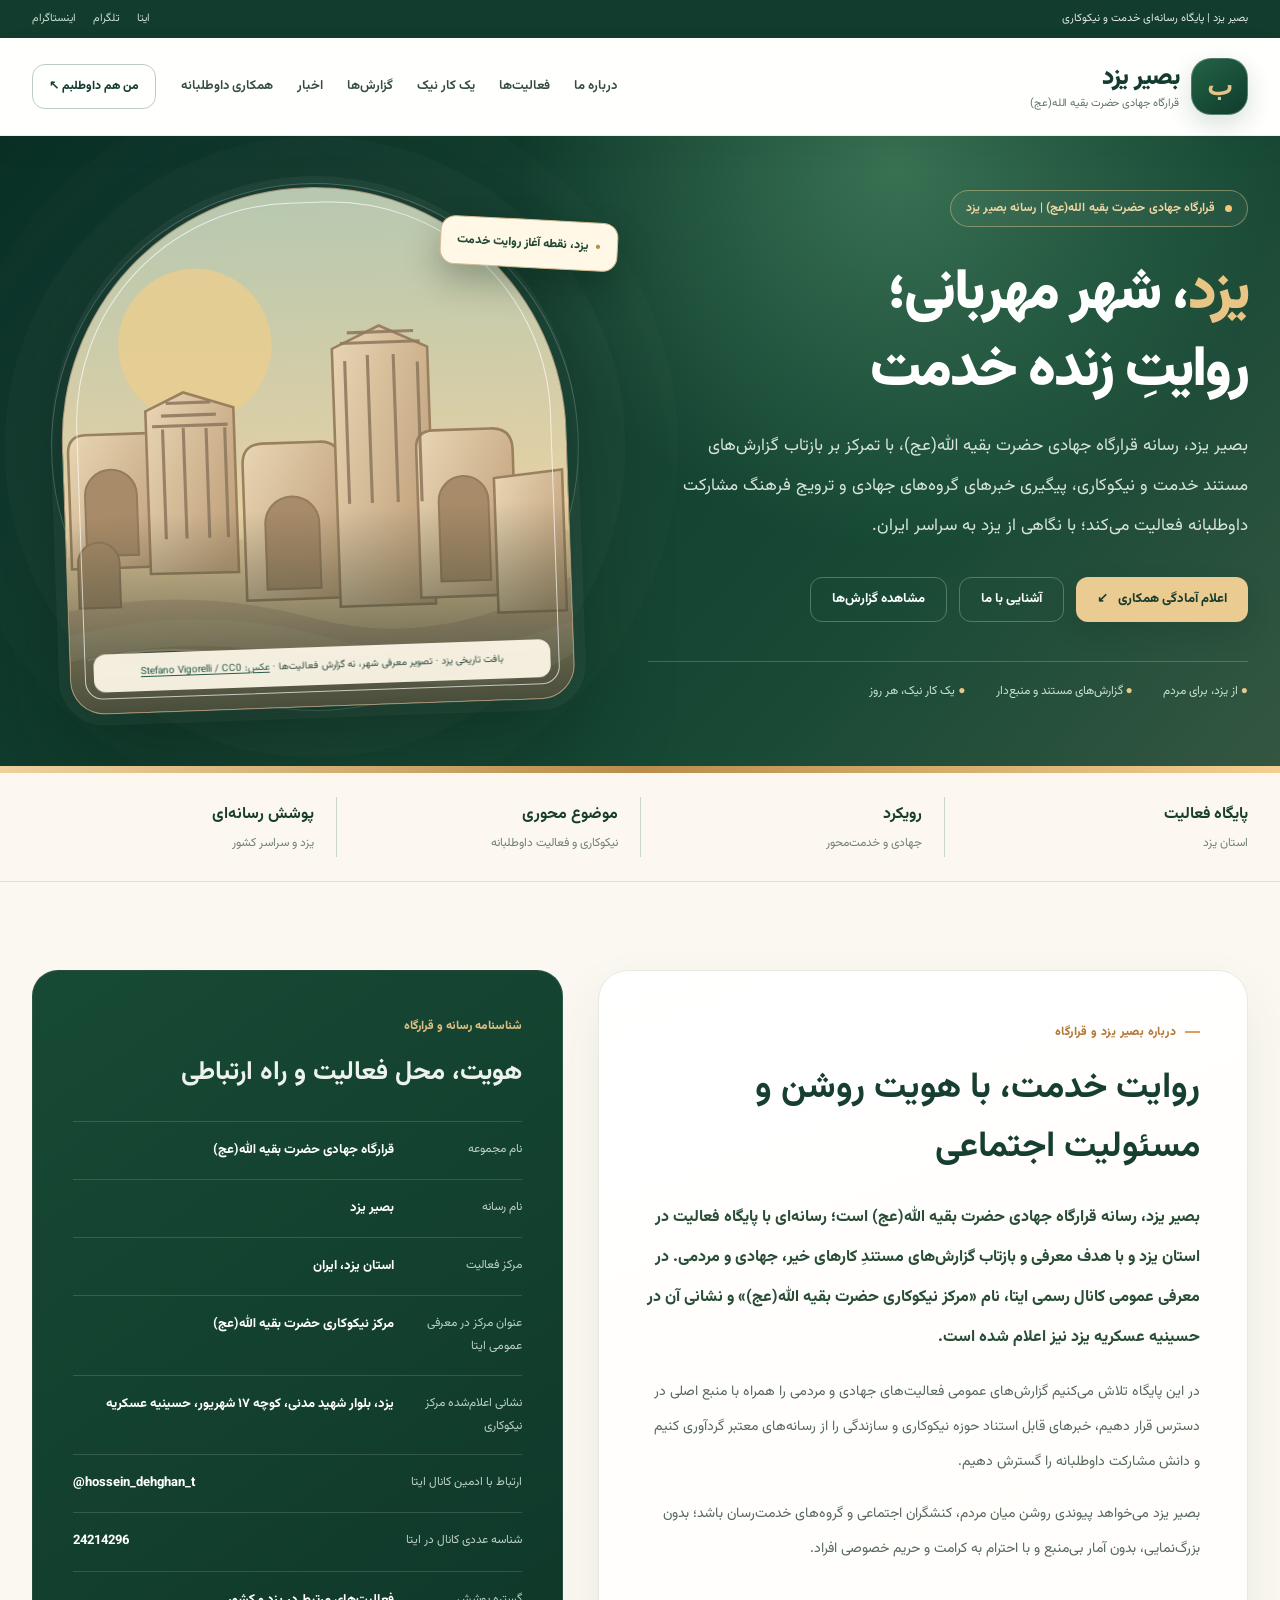
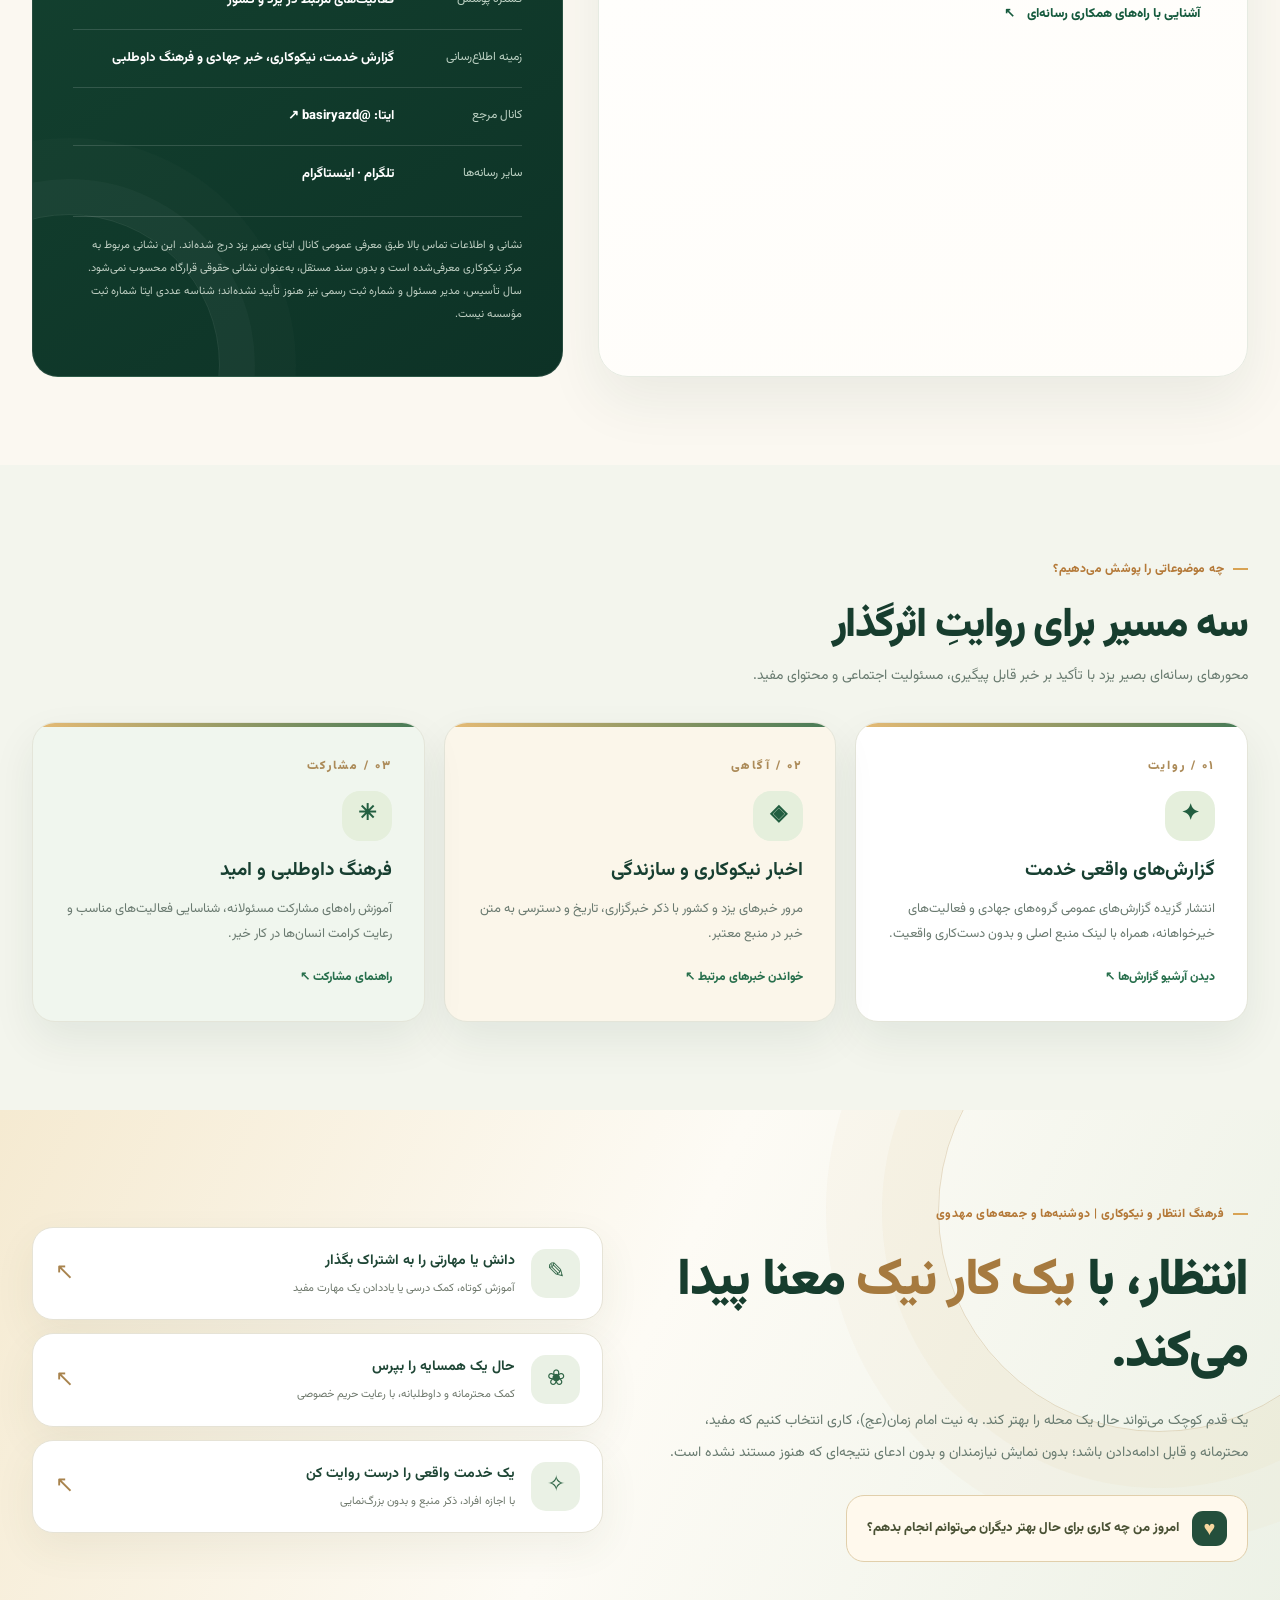
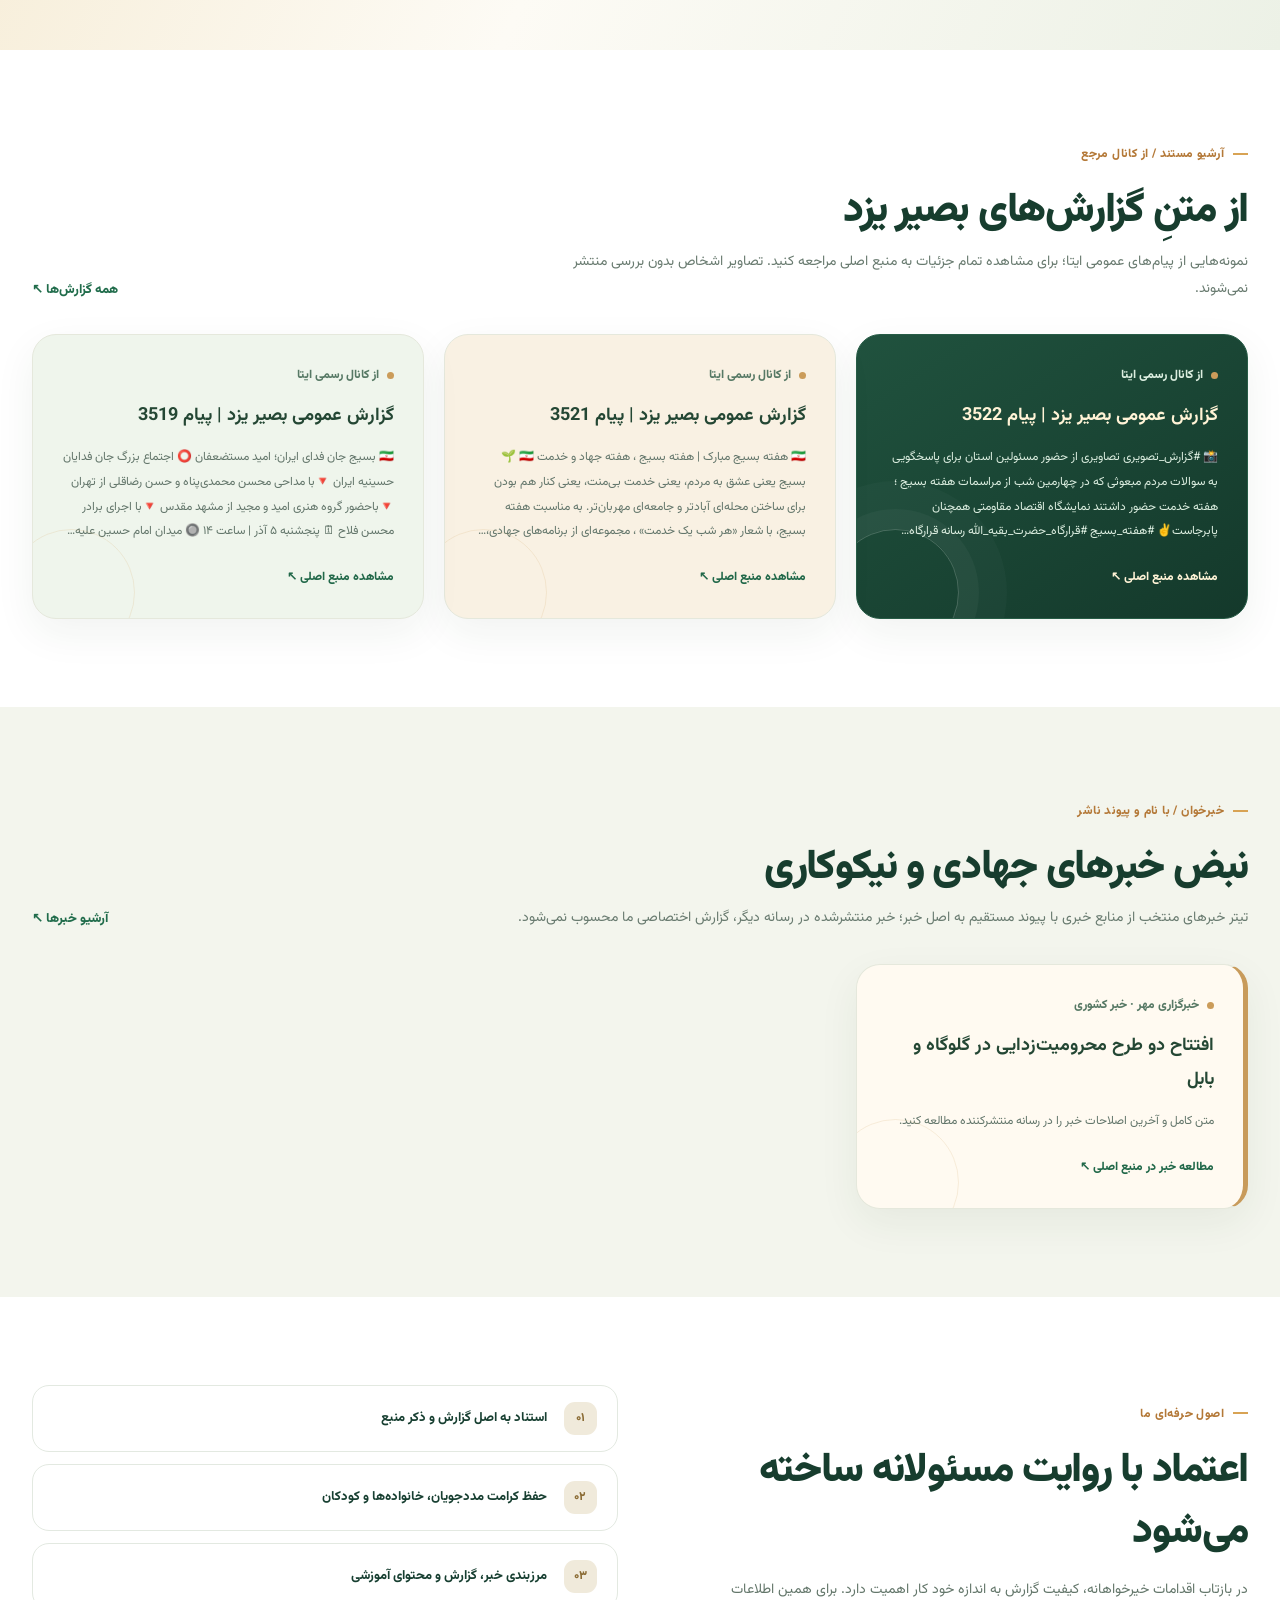
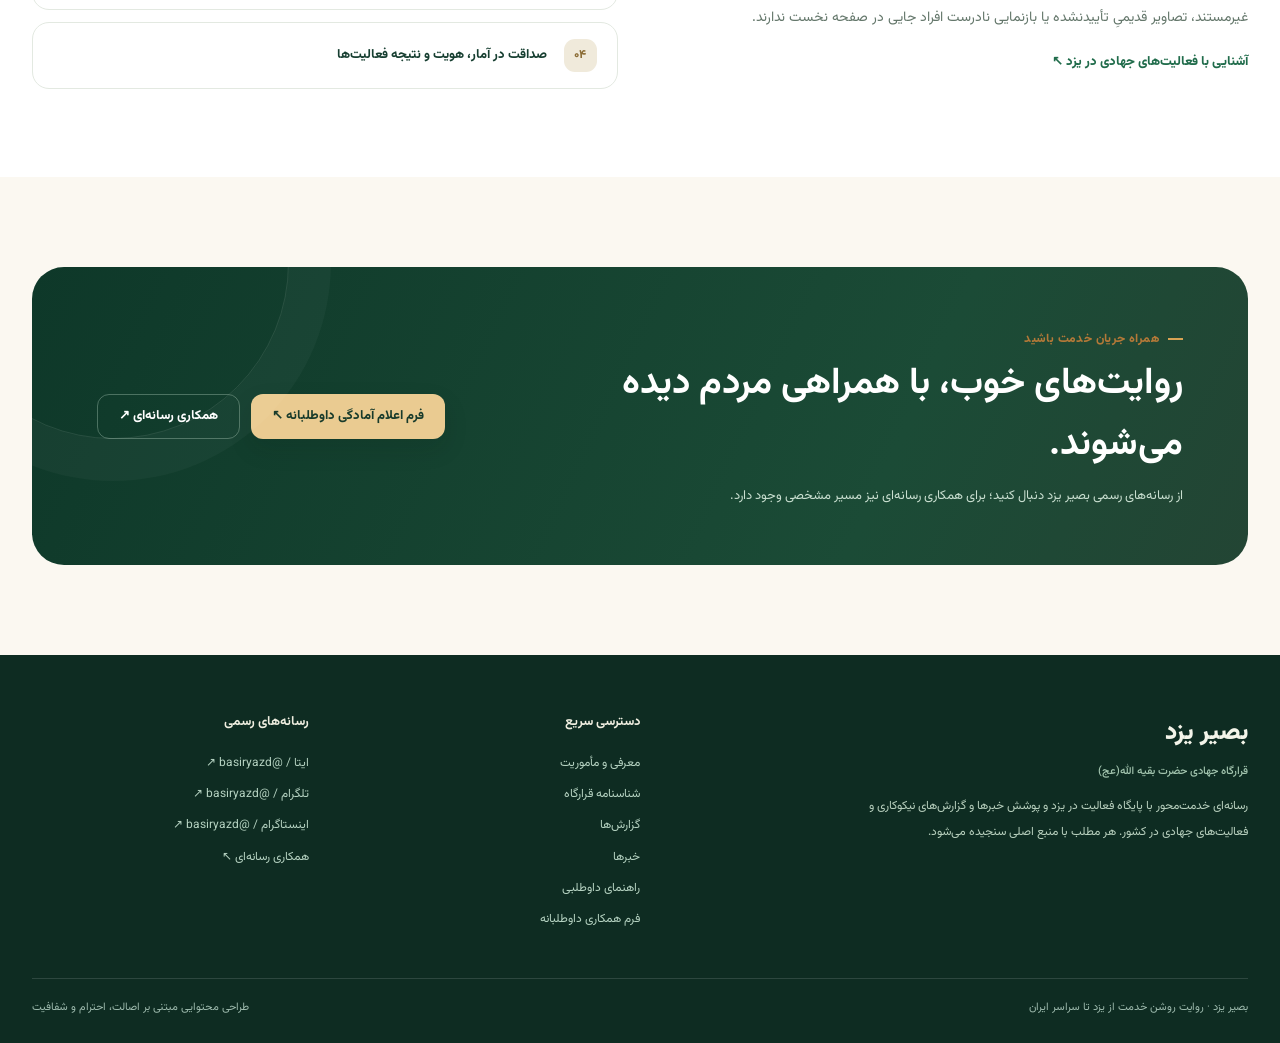
==== basir-social/site/index.html @ 0e61e932 "Update Basir public newsroom with attributed sources [skip ci]" ====
<!doctype html>
<html lang="fa" dir="rtl">
<head>
<meta charset="utf-8">
<meta name="viewport" content="width=device-width,initial-scale=1">
<meta name="google-site-verification" content="xi_5f7dRGQjoahsC6z303Q696YWPvIBoB2UEGk_YqAg" />
<meta name="description" content="بصیر یزد، رسانه قرارگاه جهادی حضرت بقیه الله(عج): گزارش فعالیت‌های جهادی یزد، اخبار نیکوکاری و خیریه، فرهنگ داوطلبی و معرفی راه‌های مشارکت مسئولانه.">
<meta name="theme-color" content="#134736">
<meta name="robots" content="index, follow, max-image-preview:large">
<link rel="canonical" href="https://basiryazd.github.io/rozeh-manager/basir-social/site/">
<meta property="og:type" content="website">
<meta property="og:locale" content="fa_IR">
<meta property="og:site_name" content="بصیر یزد">
<meta property="og:title" content="بصیر یزد | گزارش فعالیت‌های جهادی و اخبار نیکوکاری یزد">
<meta property="og:description" content="رسانه بصیر یزد، وابسته به قرارگاه جهادی حضرت بقیه الله(عج)؛ گزارش‌های عمومی فعالیت‌های جهادی، خبرهای نیکوکاری و فرهنگ خدمت در یزد و کشور.">
<meta property="og:url" content="https://basiryazd.github.io/rozeh-manager/basir-social/site/">
<meta name="twitter:card" content="summary">
<link rel="alternate" type="application/rss+xml" title="خوراک خبرهای بصیر یزد" href="feed.xml">
<script type="application/ld+json">
{
  "@context": "https://schema.org",
  "@graph": [
    {
      "@type": "Organization",
      "@id": "https://basiryazd.github.io/rozeh-manager/basir-social/site/#organization",
      "name": "قرارگاه جهادی حضرت بقیةالله (عج)",
      "alternateName": "قرارگاه جهادی حضرت بقیه الله(عج)",
      "description": "فعالیت‌ها و گزارش‌های عمومی خدمت و نیکوکاری، با رسانه بصیر یزد",
      "url": "https://eitaa.com/basiryazd",
      "areaServed": [{"@type":"City","name":"یزد"},{"@type":"Country","name":"ایران"}],
      "sameAs": [
        "https://eitaa.com/basiryazd",
        "https://t.me/basiryazd",
        "https://www.instagram.com/basiryazd/"
      ]
    },
    {
      "@type": "WebSite",
      "@id": "https://basiryazd.github.io/rozeh-manager/basir-social/site/#website",
      "name": "بصیر یزد",
      "alternateName": "رسانه بصیر یزد",
      "url": "https://basiryazd.github.io/rozeh-manager/basir-social/site/",
      "inLanguage": "fa-IR",
      "description": "رسانه خدمت، فعالیت‌های جهادی و نیکوکاری در یزد و ایران",
      "publisher": {"@id":"https://basiryazd.github.io/rozeh-manager/basir-social/site/#organization"}
    },
    {
      "@type": "WebPage",
      "@id": "https://basiryazd.github.io/rozeh-manager/basir-social/site/#webpage",
      "url": "https://basiryazd.github.io/rozeh-manager/basir-social/site/",
      "name": "بصیر یزد | گزارش فعالیت‌های جهادی و اخبار نیکوکاری یزد",
      "isPartOf": {"@id":"https://basiryazd.github.io/rozeh-manager/basir-social/site/#website"},
      "inLanguage": "fa-IR",
      "about": {"@id":"https://basiryazd.github.io/rozeh-manager/basir-social/site/#organization"}
    }
  ]
}
</script>
<title>بصیر یزد | گزارش فعالیت‌های جهادی و اخبار نیکوکاری یزد</title>
<style>
@import url('https://fonts.googleapis.com/css2?family=Vazirmatn:wght@400;500;600;700;800;900&display=swap');
:root{--forest:#133c30;--pine:#204d3b;--deep:#0c2922;--accent:#d5b478;--accent-dark:#a17c43;--paper:#f7f7f3;--cream:#f2f1ea;--ink:#183026;--muted:#66756b;--stroke:#dfe6dd;--white:#fff;--shadow:0 22px 56px rgba(21,51,37,.055)}
*{box-sizing:border-box}html{scroll-behavior:smooth}body{margin:0;background:var(--paper);font-family:Vazirmatn,Tahoma,Arial,sans-serif;color:var(--ink);line-height:1.94;-webkit-font-smoothing:antialiased}a{color:inherit;text-decoration:none}button{font:inherit}button,a{-webkit-tap-highlight-color:transparent}a:focus-visible,button:focus-visible{outline:3px solid #bb8d4c;outline-offset:3px}button{cursor:pointer}svg{display:block}img{max-width:100%}.container{max-width:1240px;margin:0 auto;width:calc(100% - 64px)}.sr-only{position:absolute;clip:rect(0,0,0,0);width:1px;height:1px;overflow:hidden}.skip{position:absolute;right:14px;top:-90px;background:#fff;color:var(--forest);padding:10px 18px;z-index:100}.skip:focus{top:10px}
.topbar{background:#113c2e;color:#e4eae3;font-size:11px}.topbar .container{min-height:38px;display:flex;justify-content:space-between;align-items:center;gap:18px}.top-links{display:flex;gap:17px}.top-links a{color:#cde0d2}.top-links a:hover{text-decoration:underline}
.header{position:sticky;top:0;z-index:40;background:rgba(255,255,253,.95);border-bottom:1px solid rgba(15,59,39,.075);backdrop-filter:blur(18px)}.header-inner{display:flex;align-items:center;gap:25px;min-height:97px}.logo{display:flex;align-items:center;gap:12px;flex-shrink:0}.logo-symbol{width:57px;height:57px;display:grid;place-items:center;color:#e5c389;background:var(--forest);font-family:Tahoma;font-size:27px;font-weight:800;border-radius:20px;box-shadow:0 9px 24px rgba(13,62,39,.16)}.logo-text{display:flex;flex-direction:column;line-height:1.5}.logo-name{font-size:24px;font-weight:900;letter-spacing:-.5px;color:var(--forest)}.logo-note{color:#607368;font-size:11px;letter-spacing:-.1px;white-space:nowrap}.nav-links{display:flex;align-items:center;gap:24px;margin-right:auto}.nav-links a{color:#344c40;font-size:13px;font-weight:650;white-space:nowrap;transition:color .2s}.nav-links a:hover{color:var(--accent-dark)}.header-cta{display:inline-flex;align-items:center;justify-content:center;border:1px solid #bccdc0;border-radius:13px;padding:10px 16px;color:var(--forest);font-size:12px;font-weight:800;white-space:nowrap;transition:background .2s}.header-cta:hover{background:#e8f0e9}.menu-toggle{display:none;background:transparent;border:1px solid #d9e2d9;border-radius:12px;width:44px;height:44px;color:var(--forest);align-items:center;justify-content:center}
.hero{position:relative;isolation:isolate;min-height:660px;background:radial-gradient(circle at 80% 15%,#285941 0%,transparent 40%),linear-gradient(122deg,#102e26,#1b4938 75%,#143a2d);color:#fff;overflow:hidden}.hero:before{position:absolute;content:"";inset:0;z-index:-1;opacity:.14;background-image:linear-gradient(rgba(255,255,255,.1) 1px,transparent 1px),linear-gradient(90deg,rgba(255,255,255,.1) 1px,transparent 1px);background-size:90px 90px;mask-image:linear-gradient(90deg,#000,transparent 80%)}.hero-inner{display:grid;grid-template-columns:minmax(0,1.03fr) minmax(0,.97fr);align-items:center;gap:40px;min-height:660px;padding-top:48px;padding-bottom:64px}.hero-copy{position:relative;z-index:2}.eyebrow{display:inline-flex;gap:10px;align-items:center;font-size:12px;color:#f0d7a4;font-weight:700;letter-spacing:.1px}.eyebrow:before{content:"";width:27px;height:1px;background:#d5b478}.hero h1{font-size:clamp(43px,4.4vw,69px);line-height:1.37;letter-spacing:-2px;margin:29px 0 17px;font-weight:900}.hero h1 em{font-style:normal;color:#e9c585}.hero-desc{max-width:590px;margin:0;color:#d7e5db;font-size:clamp(14px,1.4vw,17px);line-height:2.35}.hero-buttons{display:flex;flex-wrap:wrap;gap:12px;margin-top:30px}.btn{display:inline-flex;gap:10px;justify-content:center;align-items:center;padding:11px 21px;border-radius:12px;font-size:13px;font-weight:750;line-height:1.6;transition:transform .2s,background .2s,box-shadow .2s}.btn:hover{transform:translateY(-2px)}.btn-primary{background:#eacb91;color:#183b2b;box-shadow:0 10px 25px #071c121e}.btn-primary:hover{background:#f4daa7}.btn-ghost{border:1px solid #93b3a275;color:#fff}.btn-ghost:hover{background:#ffffff13}.btn-light{background:#eef3ed;color:var(--forest);border:1px solid #d4dfd6}.hero-foot{display:flex;flex-wrap:wrap;gap:15px 30px;align-items:center;border-top:1px solid #ffffff2b;margin-top:39px;padding-top:18px}.hero-foot span{font-size:12px;color:#c9e1d2}.hero-foot b{color:#e8c78d}
.hero-art{position:relative;min-height:520px;display:flex;align-items:center;justify-content:center}.art-halo{position:absolute;width:min(96%,510px);aspect-ratio:1;border-radius:50%;border:1px solid #baccbc28;box-shadow:0 0 0 45px #ffffff05,0 0 0 96px #ffffff03}.art-panel{position:relative;width:min(100%,495px);height:500px;border:1px solid #c5d4c02c;border-radius:230px 230px 26px 26px;overflow:hidden;background:linear-gradient(145deg,#d5c39e,#a9c3a8 70%,#648877);box-shadow:0 40px 90px #05170d4b,0 0 0 10px #ffffff08}.art-panel:before{content:"";position:absolute;inset:14px;border:1px solid #ffffff60;border-radius:220px 220px 18px 18px;z-index:3;pointer-events:none}.art-label{position:absolute;bottom:17px;left:16px;right:16px;text-align:center;font-size:10px;color:#385949;background:#ffffffd4;backdrop-filter:blur(6px);border-radius:12px;padding:8px 12px;z-index:5}.art-svg{position:absolute;width:100%;height:100%;inset:0}.art-float{position:absolute;top:58px;right:-12px;z-index:7;padding:12px 16px;border-radius:15px;background:#f7f5e9;color:#234836;box-shadow:0 12px 28px #081c1627;font-size:11px;font-weight:800}.art-float:before{content:"●";color:#b9914f;margin-left:7px;font-size:10px}
.ribbon{background:#e9ede6;border-bottom:1px solid #dce5da}.ribbon-inner{display:grid;grid-template-columns:repeat(4,1fr);align-items:center;padding:24px 0}.ribbon-item{border-left:1px solid #c8d9cb;padding:2px 22px;display:flex;flex-direction:column;gap:2px}.ribbon-item:first-child{padding-right:0}.ribbon-item:last-child{border:0}.ribbon-item strong{font-size:15px;color:#173e2b}.ribbon-item span{font-size:11px;color:#708274}
.section{padding:100px 0}.section-white{background:#fff}.section-tinted{background:#f1f4ee}.section-head{display:flex;justify-content:space-between;align-items:end;gap:24px;margin-bottom:37px}.overline{display:inline-block;color:#b08a55;font-weight:800;font-size:11px;letter-spacing:.4px}.section-title{font-size:clamp(27px,3.2vw,44px);font-weight:900;line-height:1.5;letter-spacing:-1px;margin:12px 0 6px;color:#173d2e}.section-desc{margin:0;color:#697b70;font-size:14px;max-width:730px}.text-link{font-size:13px;color:#206c4b;font-weight:800;display:inline-flex;gap:7px;align-items:center;white-space:nowrap}.text-link:hover{text-decoration:underline}
.about-grid{display:grid;grid-template-columns:minmax(0,1.1fr) minmax(360px,.9fr);gap:35px;align-items:stretch}.about-story{border:1px solid #e6ebe2;background:#fff;border-radius:26px;padding:45px 47px;box-shadow:var(--shadow)}.about-story h2{font-size:clamp(27px,2.8vw,39px);line-height:1.65;margin:12px 0 20px}.about-story p{color:#56695e;font-size:14px;line-height:2.5;margin:0 0 17px}.about-story .intro-strong{color:#284c36;font-weight:750;font-size:16px}.about-link{display:inline-flex;align-items:center;gap:12px;color:#155a3d;font-size:13px;font-weight:800;margin-top:18px}.identity{background:#183d30;color:#edf3ec;border-radius:26px;padding:39px 40px;position:relative;overflow:hidden}.identity:after{content:"";position:absolute;left:-115px;bottom:-140px;width:300px;height:300px;border:1px solid #ffffff16;border-radius:50%;box-shadow:0 0 0 35px #ffffff07,0 0 0 76px #ffffff04;pointer-events:none}.identity-top{color:#dbbd82;font-size:12px;font-weight:800}.identity h3{font-size:26px;margin:10px 0 25px;line-height:1.7}.id-item{display:grid;grid-template-columns:116px 1fr;gap:12px;border-top:1px solid #ffffff24;padding:16px 0;font-size:12px;position:relative;z-index:1}.id-item span{color:#bcd1c3}.id-item strong{font-size:13px;color:#fff;font-weight:750}.identity-note{border-top:1px solid #ffffff24;padding-top:17px;margin-top:12px;color:#bfcfc3;font-size:11px;line-height:2.1}
.pillars{display:grid;grid-template-columns:repeat(3,1fr);gap:19px}.pillar{background:#fff;border:1px solid #e2e8df;border-radius:24px;padding:32px;min-height:267px;display:flex;flex-direction:column;box-shadow:0 14px 36px #0b402412;transition:transform .25s,border-color .2s}.pillar:hover{transform:translateY(-5px);border-color:#9fbca7}.pillar-number{font-size:12px;font-weight:900;color:#ac8b59;letter-spacing:2px}.pillar-icon{width:50px;height:50px;border-radius:15px;background:#e9f0e8;display:grid;place-items:center;margin:13px 0 14px;color:#225e40;font-size:22px;font-weight:800}.pillar h3{font-size:19px;line-height:1.7;margin:0 0 10px}.pillar p{font-size:13px;color:#6a7a70;margin:0 0 18px}.pillar a{font-size:12px;color:#276f4c;font-weight:800;margin-top:auto}
.feed-grid{display:grid;grid-template-columns:repeat(3,minmax(0,1fr));gap:20px}.feed-card{background:white;border:1px solid #e1e8de;border-radius:22px;padding:27px;min-height:245px;box-shadow:var(--shadow);display:flex;flex-direction:column;gap:12px;transition:transform .2s}.feed-card:hover{transform:translateY(-3px)}.feed-card .tag{font-size:11px;color:#577965;font-weight:800;display:flex;align-items:center;gap:8px}.feed-card .tag:before{content:"";width:7px;height:7px;border-radius:50%;background:#cb9c5a}.feed-card h3{font-size:16px;line-height:1.9;margin:0;color:#244734}.feed-card p{color:#63766b;font-size:12px;line-height:2.05;margin:0;overflow-wrap:anywhere;display:-webkit-box;-webkit-box-orient:vertical;-webkit-line-clamp:4;overflow:hidden}.feed-card a{color:#216849;font-weight:800;font-size:12px;margin-top:auto;padding-top:10px}.feed-card small{color:#899a8c;font-size:10px}.feed-empty{border:1px dashed #c1d2c1;border-radius:22px;padding:32px;background:#f8faf6;color:#647869;grid-column:1/-1}
.principles{display:grid;grid-template-columns:1fr 1fr;gap:45px;align-items:center}.principles-lead{max-width:570px}.principles-lead p{color:#64776b;font-size:14px}.principles-list{display:grid;gap:12px}.principle{display:flex;align-items:center;gap:17px;background:#fff;border:1px solid #e3e9e1;border-radius:17px;padding:16px 20px}.principle i{font-style:normal;display:grid;place-items:center;width:33px;height:33px;flex-shrink:0;border-radius:11px;background:#f0eadb;color:#8b6c35;font-size:12px;font-weight:800}.principle strong{font-size:13px;font-weight:750}
.cta-section{padding:90px 0}.cta-panel{background:linear-gradient(105deg,#193f2e,#0e3024);color:#fff;border-radius:32px;padding:56px 65px;display:flex;align-items:center;justify-content:space-between;gap:40px;position:relative;overflow:hidden}.cta-panel:after{content:"";position:absolute;left:-95px;top:-180px;width:350px;height:350px;border:1px solid #ffffff19;border-radius:50%;box-shadow:0 0 0 42px #ffffff08;pointer-events:none}.cta-panel h2{font-size:clamp(24px,2.9vw,37px);line-height:1.65;margin:0 0 8px}.cta-panel p{font-size:13px;color:#c9dfd0;margin:0}.cta-actions{display:flex;gap:11px;flex-wrap:wrap;flex-shrink:0}
footer{background:#0e2c22;color:#d3e5d8;padding:55px 0 24px}.footer-grid{display:grid;grid-template-columns:2fr 1fr 1fr;gap:54px}.footer-brand{color:#f3f4e9;font-size:24px;font-weight:900}.footer-brand small{display:block;font-size:11px;font-weight:500;color:#a3c5af;margin-top:4px}.footer-grid p{color:#b7cfbd;font-size:12px;max-width:410px;line-height:2.15}.footer-col h3{color:#efeee0;font-size:13px;margin:0 0 16px}.footer-col a{display:block;color:#b5d2c1;font-size:12px;margin:8px 0}.footer-col a:hover{color:#fff}.copyright{font-size:11px;color:#9ebbae;border-top:1px solid #ffffff21;margin-top:39px;padding-top:18px;display:flex;justify-content:space-between;gap:12px;flex-wrap:wrap}
@media(max-width:1130px){.container{width:calc(100% - 44px)}.nav-links{gap:13px}.nav-links a{font-size:12px}.header-cta{display:none}.hero-inner{gap:18px}.hero h1{font-size:clamp(39px,4vw,58px)}.art-panel{height:445px}.hero-art{min-height:470px}.about-grid{grid-template-columns:1fr 1fr;gap:20px}.about-story,.identity{padding:31px}}
@media(max-width:850px){.menu-toggle{display:flex;margin-right:auto}.header-inner{min-height:78px;gap:13px;position:relative}.nav-links{display:none;position:absolute;top:100%;left:0;right:0;flex-direction:column;align-items:stretch;gap:0;background:#fff;border:1px solid #e4e9e2;border-radius:0 0 17px 17px;box-shadow:0 18px 26px #0b291b21;padding:8px 18px;margin:0}.nav-links.open{display:flex}.nav-links a{padding:13px;border-bottom:1px solid #e9ede7;font-size:13px}.nav-links a:last-child{border:0}.hero-inner{grid-template-columns:1fr;min-height:unset;padding:56px 0 60px}.hero-art{min-height:360px;max-width:550px;width:100%;margin:auto}.art-panel{width:100%;height:375px;border-radius:210px 210px 24px 24px}.art-float{right:0}.hero h1{font-size:44px}.ribbon-inner{grid-template-columns:repeat(2,1fr);row-gap:15px}.ribbon-item:nth-child(2){border-left:0}.ribbon-item:nth-child(3){padding-right:0}.about-grid,.principles{grid-template-columns:1fr}.pillars{grid-template-columns:repeat(2,1fr)}.feed-grid{grid-template-columns:repeat(2,1fr)}.section{padding:70px 0}.footer-grid{grid-template-columns:1.5fr 1fr;gap:25px}.cta-panel{padding:38px;flex-direction:column;align-items:start}.hero-art:after{display:none}}
@media(max-width:560px){.container{width:calc(100% - 30px)}.topbar .container{min-height:32px}.top-links{gap:10px}.topbar{font-size:10px}.logo-symbol{width:47px;height:47px;border-radius:15px;font-size:23px}.logo-name{font-size:21px}.logo-note{font-size:9px;white-space:normal}.hero-inner{padding:43px 0 44px}.hero h1{font-size:clamp(33px,9vw,45px);letter-spacing:-.8px;margin-top:22px}.hero-desc{font-size:14px}.hero-buttons{display:grid;grid-template-columns:1fr 1fr}.hero-buttons .btn{padding:9px 11px;font-size:11px}.hero-buttons .btn:last-child{grid-column:1/-1}.hero-foot{gap:8px 17px;margin-top:29px}.hero-foot span{font-size:10px}.hero-art{min-height:295px}.art-panel{height:304px;max-width:355px}.art-float{right:7px;top:8px}.ribbon-inner{padding:19px 0;gap:15px}.ribbon-item{padding:2px 10px}.ribbon-item strong{font-size:12px}.ribbon-item span{font-size:10px}.section{padding:57px 0}.section-head{align-items:start;flex-direction:column;margin-bottom:22px;gap:10px}.section-title{font-size:28px}.about-story,.identity{padding:24px 22px;border-radius:21px}.about-story h2{font-size:27px}.about-story p{font-size:13px}.identity h3{font-size:23px}.id-item{grid-template-columns:93px 1fr;gap:9px}.id-item strong,.id-item span{font-size:11px}.pillars,.feed-grid{grid-template-columns:1fr}.pillar{min-height:unset;padding:25px}.principles{gap:25px}.cta-section{padding:50px 0}.cta-panel{border-radius:23px;padding:28px}.cta-panel h2{font-size:25px}.footer-grid{grid-template-columns:1fr;gap:24px}.footer-col h3{margin-bottom:8px}.copyright{margin-top:24px}}
@media(prefers-reduced-motion:reduce){*,*:before,*:after{scroll-behavior:auto!important;transition:none!important;animation:none!important}}


/* Basir 2026 editorial refresh: photographic location, varied layouts, calm motion. */
:root{--accent:#efba6b;--accent-dark:#ad6d35;--paper:#fbf8f1;--cream:#f7f1e6;--ink:#173f31;--shadow:0 24px 56px rgba(22,63,47,.075)}
body{background:var(--paper)}
.header{box-shadow:0 11px 33px rgba(14,39,28,.045)}
.nav-links a{position:relative}.nav-links a:after{content:"";position:absolute;bottom:-8px;right:0;width:0;height:2px;background:#d99d54;transition:width .2s}.nav-links a:hover:after{width:100%}
.logo-symbol{background:linear-gradient(145deg,#236345,#103c2d);border:1px solid #ffffff42}
.hero{background:radial-gradient(circle at 70% 5%,#397153 0%,transparent 35%),linear-gradient(132deg,#0a3026,#174935 68%,#345641);min-height:625px}
.hero:before{opacity:.07;background-size:64px 64px;mask-image:linear-gradient(90deg,transparent,#000 25%,transparent 95%)}
.hero-inner{min-height:625px;gap:50px}
.hero h1{max-width:600px}.hero-desc{max-width:580px}
.hero .eyebrow{border:1px solid #e7cb8c70;border-radius:30px;padding:6px 15px;background:#ffffff0b}
.hero .eyebrow:before{height:7px;width:7px;background:#f3c578;border-radius:50%}
.hero-art{min-height:525px}
.art-halo{border-color:#ffffff3a;transform:scale(1.035);animation:basir-halo 14s ease-in-out infinite}
.art-panel{width:min(100%,505px);height:520px;transform:rotate(-2deg);border-radius:255px 255px 35px 35px;background:#9d876c;box-shadow:0 40px 95px #02170c65,0 0 0 11px #ffffff0d}
.art-panel:before{z-index:4;border-color:#ffffffad}
.art-svg{z-index:0}.art-photo{position:absolute;z-index:2;inset:0;width:100%;height:100%;object-fit:cover;object-position:47% center;filter:saturate(.94) contrast(1.035);background:#b5a485}
.art-panel:after{content:"";position:absolute;z-index:3;inset:0;background:linear-gradient(to top,rgba(21,43,32,.68),transparent 38%)}
.art-label{z-index:6;left:23px;right:23px;bottom:21px;background:rgba(255,249,234,.93);color:#274839;line-height:1.8;padding:10px 12px}
.art-label a{color:#275b49;text-decoration:underline;text-underline-offset:2px}
.art-float{top:35px;right:-21px;background:#fff8e7;border:1px solid #d3bc90;transform:rotate(3deg);box-shadow:0 15px 35px #02170c48;font-size:12px}
.hero-foot{border-top-color:#ffffff32}
.hero-bridge{position:absolute;left:0;right:0;bottom:0;height:7px;background:linear-gradient(90deg,#efd19d,#b98c4b,#f4cf91);z-index:4}
.ribbon{background:#fcf8f0;border-bottom-color:#e7dcc9}
.ribbon-item{position:relative}.ribbon-item strong{font-size:16px}.ribbon-item span{font-size:12px}
.section{padding:88px 0}.section-tinted{background:#f3f5ed}
.section-head{margin-bottom:31px}.section-title{letter-spacing:-1.25px}
.overline{font-size:12px;color:#b47938}.overline:before{content:"";display:inline-block;width:15px;height:2px;background:#d8a354;vertical-align:middle;margin-left:9px}
.about-story{border-radius:30px;background:linear-gradient(160deg,#fff,#fffdf9)}
.identity{background:linear-gradient(145deg,#174a35,#0d3226);border:1px solid #ffffff19}
.pillar{position:relative;overflow:hidden;border-radius:23px;border-color:#e4e5d9;box-shadow:0 18px 44px #0a362713}
.pillar:before{content:"";position:absolute;top:0;right:0;left:0;height:4px;background:linear-gradient(90deg,#e7bb75,#457a56)}
.pillar:nth-child(2){background:#fbf6ea}.pillar:nth-child(3){background:#f0f6ee}
.pillar-icon{border-radius:18px;background:#e5efdc}
.feed-grid{align-items:stretch}
.feed-card{position:relative;overflow:hidden;border-radius:24px;padding:29px;box-shadow:0 14px 40px #193d2510;border:1px solid #e5e8dc;transition:transform .25s,box-shadow .25s}
.feed-card:hover{transform:translateY(-5px);box-shadow:0 24px 56px #193d251e}
.feed-card:after{content:"";position:absolute;bottom:-38px;left:-25px;width:125px;height:125px;border-radius:50%;border:1px solid #d8b37835;pointer-events:none}
#reportsList .feed-card:first-child{background:linear-gradient(147deg,#20523e,#14392b);border-color:#275c46}
#reportsList .feed-card:first-child h3,#reportsList .feed-card:first-child a{color:#fff3d6}
#reportsList .feed-card:first-child p,#reportsList .feed-card:first-child .tag{color:#dceee0}
#reportsList .feed-card:first-child:after{border-color:#ffffff33;box-shadow:0 0 0 20px #ffffff09,0 0 0 48px #ffffff06}
#reportsList .feed-card:nth-child(2){background:#f9f1e3}
#reportsList .feed-card:nth-child(3){background:#eff5ec}
#newsList .feed-card:first-child{background:#fffaf1;border-right:5px solid #c89b5b}
.feed-card .tag{font-size:12px}
.feed-card h3{font-size:18px}
.feed-card a{display:inline-flex;align-items:center;gap:8px}
.feed-card a:hover{text-decoration:underline;text-underline-offset:5px}
.section-hope{position:relative;overflow:hidden;background:linear-gradient(115deg,#f5ead1,#fdfbf5 49%,#ecf1e6);padding:88px 0}
.section-hope:before{content:"";position:absolute;right:-100px;top:-120px;width:440px;height:440px;border:1px solid #bf9f6955;border-radius:50%;box-shadow:0 0 0 56px #e1c49118,0 0 0 112px #eadabb22}
.hope-grid{display:grid;grid-template-columns:minmax(0,1.03fr) minmax(0,.97fr);gap:38px;align-items:center;position:relative}
.hope-copy .section-title{font-size:clamp(34px,4vw,53px);line-height:1.4;margin:17px 0}
.hope-copy .section-desc{line-height:2.25;max-width:580px}
.hope-prompt{margin-top:26px;background:#fff9ed;border:1px solid #e1cfab;padding:15px 20px;border-radius:18px;display:inline-flex;align-items:center;gap:13px;font-size:13px;font-weight:800;color:#4a5235}
.hope-prompt span{background:#244f3c;color:#f7d7a0;width:35px;height:35px;display:grid;place-items:center;border-radius:11px;font-size:20px}
.hope-actions{display:grid;gap:13px}
.hope-step{display:grid;grid-template-columns:49px 1fr auto;gap:16px;align-items:center;padding:20px 22px;background:#fff;border:1px solid #e6e3d6;border-radius:21px;box-shadow:0 15px 40px rgba(68,78,46,.07);transition:transform .25s,border-color .25s}
.hope-step:hover{transform:translateX(-5px);border-color:#a5b79a}
.hope-step .step-icon{width:49px;height:49px;display:grid;place-items:center;background:#eaf1e5;color:#2e6445;border-radius:15px;font-size:22px}
.hope-step strong{display:block;font-size:14px;color:#1e4635}
.hope-step small{display:block;font-size:11px;color:#6e786c;margin-top:3px}
.hope-step .step-arrow{color:#a8834d;font-size:23px}
.cta-panel{background:linear-gradient(115deg,#0e3829,#1b4b36 70%,#234534)}
@keyframes basir-halo{0%,100%{transform:scale(1.02)}50%{transform:scale(1.09)}}
@media(max-width:850px){.hero-inner{gap:22px}.hero-art{min-height:430px}.art-panel{height:400px}.hope-grid{grid-template-columns:1fr;gap:26px}.section-hope{padding:65px 0}}
@media(max-width:560px){.hero{min-height:0}.hero-inner{gap:15px;padding-bottom:55px}.hero-art{min-height:325px}.art-panel{height:325px;max-width:355px}.art-float{right:3px;top:10px;font-size:10px}.art-panel:before{inset:11px}.art-label{font-size:9px;bottom:10px;right:15px;left:15px}.ribbon-item strong{font-size:12px}.ribbon-item span{font-size:10px}.section{padding:58px 0}.section-hope{padding:54px 0}.hope-copy .section-title{font-size:33px}.hope-prompt{display:flex;font-size:12px}.hope-step{gap:10px;padding:15px 14px;grid-template-columns:42px 1fr auto}.hope-step .step-icon{width:42px;height:42px}.hope-step strong{font-size:12px}.hope-step small{font-size:10px}.feed-card h3{font-size:16px}.feed-card{padding:24px}}
@media(prefers-reduced-motion:reduce){.art-halo{animation:none!important}}

</style>
</head>
<body>
<a href="#main" class="skip">رفتن به محتوای اصلی</a>
<div class="topbar"><div class="container"><span>بصیر یزد | پایگاه رسانه‌ای خدمت و نیکوکاری</span><div class="top-links"><a href="https://eitaa.com/basiryazd" target="_blank" rel="noopener noreferrer">ایتا</a><a href="https://t.me/basiryazd" target="_blank" rel="noopener noreferrer">تلگرام</a><a href="https://www.instagram.com/basiryazd/" target="_blank" rel="noopener noreferrer">اینستاگرام</a></div></div></div>
<header class="header"><div class="container header-inner">
<a class="logo" href="./" aria-label="بصیر یزد، صفحه نخست"><span class="logo-symbol" aria-hidden="true">ب</span><span class="logo-text"><strong class="logo-name">بصیر یزد</strong><small class="logo-note">قرارگاه جهادی حضرت بقیه الله(عج)</small></span></a>
<button class="menu-toggle" id="menuToggle" aria-label="نمایش فهرست سایت" aria-expanded="false" aria-controls="siteNav" type="button"><svg width="22" height="22" viewBox="0 0 24 24" fill="none" aria-hidden="true"><path d="M4 7h16M4 12h16M4 17h16" stroke="currentColor" stroke-width="2" stroke-linecap="round"/></svg></button>
<nav id="siteNav" class="nav-links" aria-label="فهرست اصلی"><a href="#about">درباره ما</a><a href="#focus">فعالیت‌ها</a><a href="#mahdi-action">یک کار نیک</a><a href="reports.html">گزارش‌ها</a><a href="news.html">اخبار</a><a href="volunteer.html">همکاری داوطلبانه</a></nav>
<a class="header-cta" href="volunteer.html">من هم داوطلبم ↖</a>
</div></header>
<main id="main">
<section class="hero" id="home"><div class="container hero-inner"><div class="hero-copy">
<span class="eyebrow">قرارگاه جهادی حضرت بقیه الله(عج) | رسانه بصیر یزد</span>
<h1><em>یزد</em>، شهر مهربانی؛<br>روایتِ زنده خدمت</h1>
<p class="hero-desc">بصیر یزد، رسانه قرارگاه جهادی حضرت بقیه الله(عج)، با تمرکز بر بازتاب گزارش‌های مستند خدمت و نیکوکاری، پیگیری خبرهای گروه‌های جهادی و ترویج فرهنگ مشارکت داوطلبانه فعالیت می‌کند؛ با نگاهی از یزد به سراسر ایران.</p>
<div class="hero-buttons"><a class="btn btn-primary" href="volunteer.html">اعلام آمادگی همکاری <span aria-hidden="true">↙</span></a><a class="btn btn-ghost" href="#about">آشنایی با ما</a><a class="btn btn-ghost" href="reports.html">مشاهده گزارش‌ها</a></div>
<div class="hero-foot"><span><b>●</b> از یزد، برای مردم</span><span><b>●</b> گزارش‌های مستند و منبع‌دار</span><span><b>●</b> یک کار نیک، هر روز</span></div>
</div><div class="hero-art" aria-label="نمایی از بافت تاریخی یزد">
  <div class="art-halo"></div><div class="art-panel">
    <img class="art-photo" src="https://commons.wikimedia.org/wiki/Special:FilePath/Old_City_-_Yazd%2C_Iran.jpg?width=1280" width="1200" height="799" fetchpriority="high" loading="eager" decoding="async" alt="تصویر واقعی از بافت تاریخی و معماری شهر یزد، نمایی از شهر و نه تصویر فعالیت‌های قرارگاه" onerror="this.style.display='none'">
    <svg class="art-svg" viewBox="0 0 500 500" role="img" aria-label="نگاره گرافیکی بادگیرهای یزد؛ تصویر واقعی از فعالیت‌های قرارگاه نیست" preserveAspectRatio="xMidYMid slice" xmlns="http://www.w3.org/2000/svg">
      <defs><linearGradient id="wash" x1="0" x2="0" y1="0" y2="1"><stop stop-color="#b6c8b0"/><stop offset=".66" stop-color="#e8d1a2"/><stop offset="1" stop-color="#bc9b72"/></linearGradient><linearGradient id="tower" x1="0" y1="0" x2="1" y2=".8"><stop stop-color="#e9d6b4"/><stop offset="1" stop-color="#bf9f79"/></linearGradient></defs>
      <rect width="500" height="500" fill="url(#wash)"/><circle cx="138" cy="148" r="74" fill="#e9ce90" opacity=".85"/>
      <path d="M0 352 Q130 308 250 359 T500 333 V500 H0Z" fill="#d6bc91" opacity=".55"/>
      <path d="M0 402 Q120 377 243 415 T500 380 V500 H0Z" fill="#a88d71" opacity=".45"/>
      <g fill="url(#tower)" stroke="#9a805f" stroke-width="2.5">
        <path d="M12 307 L12 249 Q12 231 29 231 L89 231 Q108 231 108 250 L108 360 L12 360Z"/>
        <path d="M88 367 L88 210 L125 193 L173 209 L173 368Z"/>
        <path d="M180 378 L180 265 Q180 245 200 245 L254 245 Q275 245 275 266 L275 396 L180 396Z"/>
        <path d="M270 388 L270 156 L316 135 L362 157 L362 405 L270 405Z"/>
        <path d="M348 384 L348 255 Q348 238 365 238 L420 238 Q441 238 441 259 L441 399 L348 399Z"/>
        <path d="M422 388 L422 286 L488 280 L488 416 L422 416Z"/>
      </g>
      <g stroke="#907b61" stroke-width="3" fill="none" opacity=".9">
        <path d="M94 225 H167 M103 215 H156 M108 203 H151"/>
        <path d="M278 151 H355 M285 141 H349"/>
        <path d="M104 228 V334 M124 227 V334 M146 228 V334 M164 228 V334"/>
        <path d="M282 168 V306 M304 163 V306 M329 163 V306 M352 171 V306"/>
      </g>
      <g fill="#a88b68" stroke="#957c5e" stroke-width="2">
        <path d="M27 290a25 25 0 0 1 50 0v58H27Z"/>
        <path d="M200 323a26 26 0 0 1 52 0v63H200Z"/>
        <path d="M368 307a24 24 0 0 1 48 0v77h-48Z"/>
        <path d="M18 355a20 20 0 0 1 40 0v43H18Z"/>
      </g>
      <path d="M0 426 Q133 395 252 433 T500 424 V500 H0Z" fill="#c6ad88"/>
      <path d="M0 451 Q142 419 282 465 T500 452 V500 H0Z" fill="#b79a75"/>
      <g stroke="#f8ead0" stroke-width="2" opacity=".45"><path d="M24 448 Q100 433 165 449"/><path d="M261 470Q337 457 426 471"/></g>
    </svg>
    <div class="art-label">بافت تاریخی یزد · تصویر معرفی شهر، نه گزارش فعالیت‌ها · <a href="https://commons.wikimedia.org/wiki/File:Old_City_-_Yazd,_Iran.jpg" rel="noopener noreferrer" target="_blank">عکس: Stefano Vigorelli / CC0</a></div>
  </div><div class="art-float">یزد، نقطه آغاز روایت خدمت</div>
</div></div><div class="hero-bridge" aria-hidden="true"></div></section>
<div class="ribbon"><div class="container ribbon-inner"><div class="ribbon-item"><strong>پایگاه فعالیت</strong><span>استان یزد</span></div><div class="ribbon-item"><strong>رویکرد</strong><span>جهادی و خدمت‌محور</span></div><div class="ribbon-item"><strong>موضوع محوری</strong><span>نیکوکاری و فعالیت داوطلبانه</span></div><div class="ribbon-item"><strong>پوشش رسانه‌ای</strong><span>یزد و سراسر کشور</span></div></div></div>
<section class="section" id="about"><div class="container about-grid">
<article class="about-story"><span class="overline">درباره بصیر یزد و قرارگاه</span><h2>روایت خدمت، با هویت روشن و مسئولیت اجتماعی</h2>
<p class="intro-strong">بصیر یزد، رسانه قرارگاه جهادی حضرت بقیه الله(عج) است؛ رسانه‌ای با پایگاه فعالیت در استان یزد و با هدف معرفی و بازتاب گزارش‌های مستندِ کارهای خیر، جهادی و مردمی. در معرفی عمومی کانال رسمی ایتا، نام «مرکز نیکوکاری حضرت بقیه الله(عج)» و نشانی آن در حسینیه عسکریه یزد نیز اعلام شده است.</p>
<p>در این پایگاه تلاش می‌کنیم گزارش‌های عمومی فعالیت‌های جهادی و مردمی را همراه با منبع اصلی در دسترس قرار دهیم، خبرهای قابل استناد حوزه نیکوکاری و سازندگی را از رسانه‌های معتبر گردآوری کنیم و دانش مشارکت داوطلبانه را گسترش دهیم.</p>
<p>بصیر یزد می‌خواهد پیوندی روشن میان مردم، کنشگران اجتماعی و گروه‌های خدمت‌رسان باشد؛ بدون بزرگ‌نمایی، بدون آمار بی‌منبع و با احترام به کرامت و حریم خصوصی افراد.</p>
<a class="about-link" href="media-kit.html">آشنایی با راه‌های همکاری رسانه‌ای <span aria-hidden="true">↖</span></a>
</article>
<aside class="identity" id="identity" aria-labelledby="identityTitle"><span class="identity-top">شناسنامه رسانه و قرارگاه</span><h3 id="identityTitle">هویت، محل فعالیت و راه ارتباطی</h3>
<div class="id-item"><span>نام مجموعه</span><strong>قرارگاه جهادی حضرت بقیه الله(عج)</strong></div>
<div class="id-item"><span>نام رسانه</span><strong>بصیر یزد</strong></div>
<div class="id-item"><span>مرکز فعالیت</span><strong>استان یزد، ایران</strong></div>
<div class="id-item"><span>عنوان مرکز در معرفی عمومی ایتا</span><strong>مرکز نیکوکاری حضرت بقیه الله(عج)</strong></div>
<div class="id-item"><span>نشانی اعلام‌شده مرکز نیکوکاری</span><strong>یزد، بلوار شهید مدنی، کوچه ۱۷ شهریور، حسینیه عسکریه</strong></div>
<div class="id-item"><span>ارتباط با ادمین کانال ایتا</span><strong dir="ltr" style="direction:ltr;unicode-bidi:isolate;display:inline-block;max-width:100%;overflow-wrap:anywhere">@hossein_dehghan_t</strong></div>
<div class="id-item"><span>شناسه عددی کانال در ایتا</span><strong dir="ltr">24214296</strong></div>
<div class="id-item"><span>گستره پوشش</span><strong>فعالیت‌های مرتبط در یزد و کشور</strong></div>
<div class="id-item"><span>زمینه اطلاع‌رسانی</span><strong>گزارش خدمت، نیکوکاری، خبر جهادی و فرهنگ داوطلبی</strong></div>
<div class="id-item"><span>کانال مرجع</span><strong><a href="https://eitaa.com/basiryazd" target="_blank" rel="noopener noreferrer">ایتا: @basiryazd ↗</a></strong></div>
<div class="id-item"><span>سایر رسانه‌ها</span><strong><a href="https://t.me/basiryazd" target="_blank" rel="noopener noreferrer">تلگرام</a> · <a href="https://www.instagram.com/basiryazd/" target="_blank" rel="noopener noreferrer">اینستاگرام</a></strong></div>
<p class="identity-note">نشانی و اطلاعات تماس بالا طبق معرفی عمومی کانال ایتای بصیر یزد درج شده‌اند. این نشانی مربوط به مرکز نیکوکاری معرفی‌شده است و بدون سند مستقل، به‌عنوان نشانی حقوقی قرارگاه محسوب نمی‌شود. سال تأسیس، مدیر مسئول و شماره ثبت رسمی نیز هنوز تأیید نشده‌اند؛ شناسه عددی ایتا شماره ثبت مؤسسه نیست.</p>
</aside>
</div></section>
<section class="section section-tinted" id="focus"><div class="container">
<div class="section-head"><div><span class="overline">چه موضوعاتی را پوشش می‌دهیم؟</span><h2 class="section-title">سه مسیر برای روایتِ اثرگذار</h2><p class="section-desc">محورهای رسانه‌ای بصیر یزد با تأکید بر خبر قابل پیگیری، مسئولیت اجتماعی و محتوای مفید.</p></div></div>
<div class="pillars">
<article class="pillar"><span class="pillar-number">۰۱ / روایت</span><div class="pillar-icon" aria-hidden="true">✦</div><h3>گزارش‌های واقعی خدمت</h3><p>انتشار گزیده گزارش‌های عمومی گروه‌های جهادی و فعالیت‌های خیرخواهانه، همراه با لینک منبع اصلی و بدون دست‌کاری واقعیت.</p><a href="reports.html">دیدن آرشیو گزارش‌ها ↖</a></article>
<article class="pillar"><span class="pillar-number">۰۲ / آگاهی</span><div class="pillar-icon" aria-hidden="true">◈</div><h3>اخبار نیکوکاری و سازندگی</h3><p>مرور خبرهای یزد و کشور با ذکر خبرگزاری، تاریخ و دسترسی به متن خبر در منبع معتبر.</p><a href="news.html">خواندن خبرهای مرتبط ↖</a></article>
<article class="pillar"><span class="pillar-number">۰۳ / مشارکت</span><div class="pillar-icon" aria-hidden="true">✳</div><h3>فرهنگ داوطلبی و امید</h3><p>آموزش راه‌های مشارکت مسئولانه، شناسایی فعالیت‌های مناسب و رعایت کرامت انسان‌ها در کار خیر.</p><a href="volunteer-guide.html">راهنمای مشارکت ↖</a></article>
</div></div></section>

<section class="section-hope" id="mahdi-action" aria-labelledby="hope-title"><div class="container hope-grid">
<div class="hope-copy">
  <span class="overline">فرهنگ انتظار و نیکوکاری | دوشنبه‌ها و جمعه‌های مهدوی</span>
  <h2 class="section-title" id="hope-title">انتظار، با <span style="color:#a67a3f">یک کار نیک</span> معنا پیدا می‌کند.</h2>
  <p class="section-desc">یک قدم کوچک می‌تواند حال یک محله را بهتر کند. به نیت امام زمان(عج)، کاری انتخاب کنیم که مفید، محترمانه و قابل ادامه‌دادن باشد؛ بدون نمایش نیازمندان و بدون ادعای نتیجه‌ای که هنوز مستند نشده است.</p>
  <div class="hope-prompt"><span aria-hidden="true">♥</span> امروز من چه کاری برای حال بهتر دیگران می‌توانم انجام بدهم؟</div>
</div>
<div class="hope-actions" aria-label="ایده‌هایی برای انجام کار نیک">
  <a class="hope-step" href="volunteer-guide.html"><span class="step-icon" aria-hidden="true">✎</span><span><strong>دانش یا مهارتی را به اشتراک بگذار</strong><small>آموزش کوتاه، کمک درسی یا یاددادن یک مهارت مفید</small></span><span class="step-arrow" aria-hidden="true">↖</span></a>
  <a class="hope-step" href="activities-yazd.html"><span class="step-icon" aria-hidden="true">❀</span><span><strong>حال یک همسایه را بپرس</strong><small>کمک محترمانه و داوطلبانه، با رعایت حریم خصوصی</small></span><span class="step-arrow" aria-hidden="true">↖</span></a>
  <a class="hope-step" href="media-kit.html"><span class="step-icon" aria-hidden="true">✧</span><span><strong>یک خدمت واقعی را درست روایت کن</strong><small>با اجازه افراد، ذکر منبع و بدون بزرگ‌نمایی</small></span><span class="step-arrow" aria-hidden="true">↖</span></a>
</div></div></section>
<section class="section section-white" id="reports"><div class="container"><div class="section-head"><div><span class="overline">آرشیو مستند / از کانال مرجع</span><h2 class="section-title">از متنِ گزارش‌های بصیر یزد</h2><p class="section-desc">نمونه‌هایی از پیام‌های عمومی ایتا؛ برای مشاهده تمام جزئیات به منبع اصلی مراجعه کنید. تصاویر اشخاص بدون بررسی منتشر نمی‌شوند.</p></div><a class="text-link" href="reports.html">همه گزارش‌ها ↖</a></div>
<div class="feed-grid" id="reportsList" aria-live="polite">
<!-- BASIR_REPORTS_START -->
<article class="feed-card"><span class="tag">از کانال رسمی ایتا</span><h3>گزارش عمومی بصیر یزد | پیام 3522</h3><p>📸 #گزارش_تصویری تصاویری از حضور مسئولین استان برای پاسخگویی به سوالات مردم مبعوثی که در چهارمین شب از مراسمات هفته بسیج ؛ هفته خدمت حضور داشتند نمایشگاه اقتصاد مقاومتی همچنان پابرجاست✌️ #هفته_بسیج #قرارگاه_حضرت_بقیه_الله رسانه قرارگاه حضرت بقیه الله(…</p><a href="https://eitaa.com/basiryazd/3522" target="_blank" rel="noopener noreferrer">مشاهده منبع اصلی ↖</a></article>
<article class="feed-card"><span class="tag">از کانال رسمی ایتا</span><h3>گزارش عمومی بصیر یزد | پیام 3521</h3><p>🇮🇷 هفته بسیج مبارک | هفته بسیج ، هفته جهاد و خدمت 🇮🇷 🌱 بسیج یعنی عشق به مردم، یعنی خدمت بی‌منت، یعنی کنار هم بودن برای ساختن محله‌ای آبادتر و جامعه‌ای مهربان‌تر. به مناسبت هفته بسیج، با شعار «هر شب یک خدمت» ، مجموعه‌ای از برنامه‌های جهادی، خدمات رایگ…</p><a href="https://eitaa.com/basiryazd/3521" target="_blank" rel="noopener noreferrer">مشاهده منبع اصلی ↖</a></article>
<article class="feed-card"><span class="tag">از کانال رسمی ایتا</span><h3>گزارش عمومی بصیر یزد | پیام 3519</h3><p>🇮🇷 بسیج جان فدای ایران؛ امید مستضعفان ⭕️ اجتماع بزرگ جان فدایان حسینیه ایران 🔻با مداحی محسن محمدی‌پناه و حسن رضاقلی از تهران 🔻باحضور گروه هنری امید و مجید از مشهد مقدس 🔻با اجرای برادر محسن فلاح 🗓 پنجشنبه ۵ آذر | ساعت ۱۴ 🔘 میدان امام حسین علیه السلام …</p><a href="https://eitaa.com/basiryazd/3519" target="_blank" rel="noopener noreferrer">مشاهده منبع اصلی ↖</a></article>
<!-- BASIR_REPORTS_END -->
</div></div></section>
<section class="section section-tinted" id="news"><div class="container"><div class="section-head"><div><span class="overline">خبرخوان / با نام و پیوند ناشر</span><h2 class="section-title">نبض خبرهای جهادی و نیکوکاری</h2><p class="section-desc">تیتر خبرهای منتخب از منابع خبری با پیوند مستقیم به اصل خبر؛ خبر منتشرشده در رسانه دیگر، گزارش اختصاصی ما محسوب نمی‌شود.</p></div><a class="text-link" href="news.html">آرشیو خبرها ↖</a></div>
<div class="feed-grid" id="newsList" aria-live="polite">
<!-- BASIR_NEWS_START -->
<article class="feed-card"><span class="tag">خبرگزاری مهر · خبر کشوری</span><h3>افتتاح دو طرح محرومیت‌زدایی در گلوگاه و بابل</h3><p>متن کامل و آخرین اصلاحات خبر را در رسانه منتشرکننده مطالعه کنید.</p><a href="https://www.mehrnews.com/news/7021640/%D8%A7%D9%81%D8%AA%D8%AA%D8%A7%D8%AD-%D8%AF%D9%88-%D8%B7%D8%B1%D8%AD-%D9%85%D8%AD%D8%B1%D9%88%D9%85%DB%8C%D8%AA-%D8%B2%D8%AF%D8%A7%DB%8C%DB%8C-%D8%AF%D8%B1-%DA%AF%D9%84%D9%88%DA%AF%D8%A7%D9%87-%D9%88-%D8%A8%D8%A7%D8%A8%D9%84" target="_blank" rel="noopener noreferrer">مطالعه خبر در منبع اصلی ↖</a></article>
<!-- BASIR_NEWS_END -->
</div></div></section>
<section class="section section-white" id="values"><div class="container principles">
<div class="principles-lead"><span class="overline">اصول حرفه‌ای ما</span><h2 class="section-title">اعتماد با روایت مسئولانه ساخته می‌شود</h2><p>در بازتاب اقدامات خیرخواهانه، کیفیت گزارش به اندازه خود کار اهمیت دارد. برای همین اطلاعات غیرمستند، تصاویر قدیمیِ تأییدنشده یا بازنمایی نادرست افراد جایی در صفحه نخست ندارند.</p><a class="text-link" href="activities-yazd.html">آشنایی با فعالیت‌های جهادی در یزد ↖</a></div>
<div class="principles-list">
<div class="principle"><i>۰۱</i><strong>استناد به اصل گزارش و ذکر منبع</strong></div>
<div class="principle"><i>۰۲</i><strong>حفظ کرامت مددجویان، خانواده‌ها و کودکان</strong></div>
<div class="principle"><i>۰۳</i><strong>مرزبندی خبر، گزارش و محتوای آموزشی</strong></div>
<div class="principle"><i>۰۴</i><strong>صداقت در آمار، هویت و نتیجه فعالیت‌ها</strong></div>
</div></div></section>
<section class="cta-section"><div class="container"><div class="cta-panel"><div><span class="overline">همراه جریان خدمت باشید</span><h2>روایت‌های خوب، با همراهی مردم دیده می‌شوند.</h2><p>از رسانه‌های رسمی بصیر یزد دنبال کنید؛ برای همکاری رسانه‌ای نیز مسیر مشخصی وجود دارد.</p></div><div class="cta-actions"><a class="btn btn-primary" href="volunteer.html">فرم اعلام آمادگی داوطلبانه ↖</a><a class="btn btn-ghost" href="media-kit.html">همکاری رسانه‌ای ↗</a></div></div></div></section>
</main>
<footer><div class="container"><div class="footer-grid">
<div><div class="footer-brand">بصیر یزد<small>قرارگاه جهادی حضرت بقیه الله(عج)</small></div><p>رسانه‌ای خدمت‌محور با پایگاه فعالیت در یزد و پوشش خبرها و گزارش‌های نیکوکاری و فعالیت‌های جهادی در کشور. هر مطلب با منبع اصلی سنجیده می‌شود.</p></div>
<div class="footer-col"><h3>دسترسی سریع</h3><a href="#about">معرفی و مأموریت</a><a href="#identity">شناسنامه قرارگاه</a><a href="reports.html">گزارش‌ها</a><a href="news.html">خبرها</a><a href="volunteer-guide.html">راهنمای داوطلبی</a><a href="volunteer.html">فرم همکاری داوطلبانه</a></div>
<div class="footer-col"><h3>رسانه‌های رسمی</h3><a href="https://eitaa.com/basiryazd" target="_blank" rel="noopener noreferrer">ایتا / @basiryazd ↗</a><a href="https://t.me/basiryazd" target="_blank" rel="noopener noreferrer">تلگرام / @basiryazd ↗</a><a href="https://www.instagram.com/basiryazd/" target="_blank" rel="noopener noreferrer">اینستاگرام / @basiryazd ↗</a><a href="media-kit.html">همکاری رسانه‌ای ↖</a></div>
</div><div class="copyright"><span>بصیر یزد · روایت روشن خدمت از یزد تا سراسر ایران</span><span>طراحی محتوایی مبتنی بر اصالت، احترام و شفافیت</span></div></div></footer>
<script>
(function(){
const btn=document.getElementById("menuToggle");
const nav=document.getElementById("siteNav");
btn.addEventListener("click",()=>{const expanded=btn.getAttribute("aria-expanded")==="true";btn.setAttribute("aria-expanded",String(!expanded));nav.classList.toggle("open",!expanded)});
nav.querySelectorAll("a").forEach(a=>a.addEventListener("click",()=>{nav.classList.remove("open");btn.setAttribute("aria-expanded","false")}));
})();
</script>
</body>
</html>
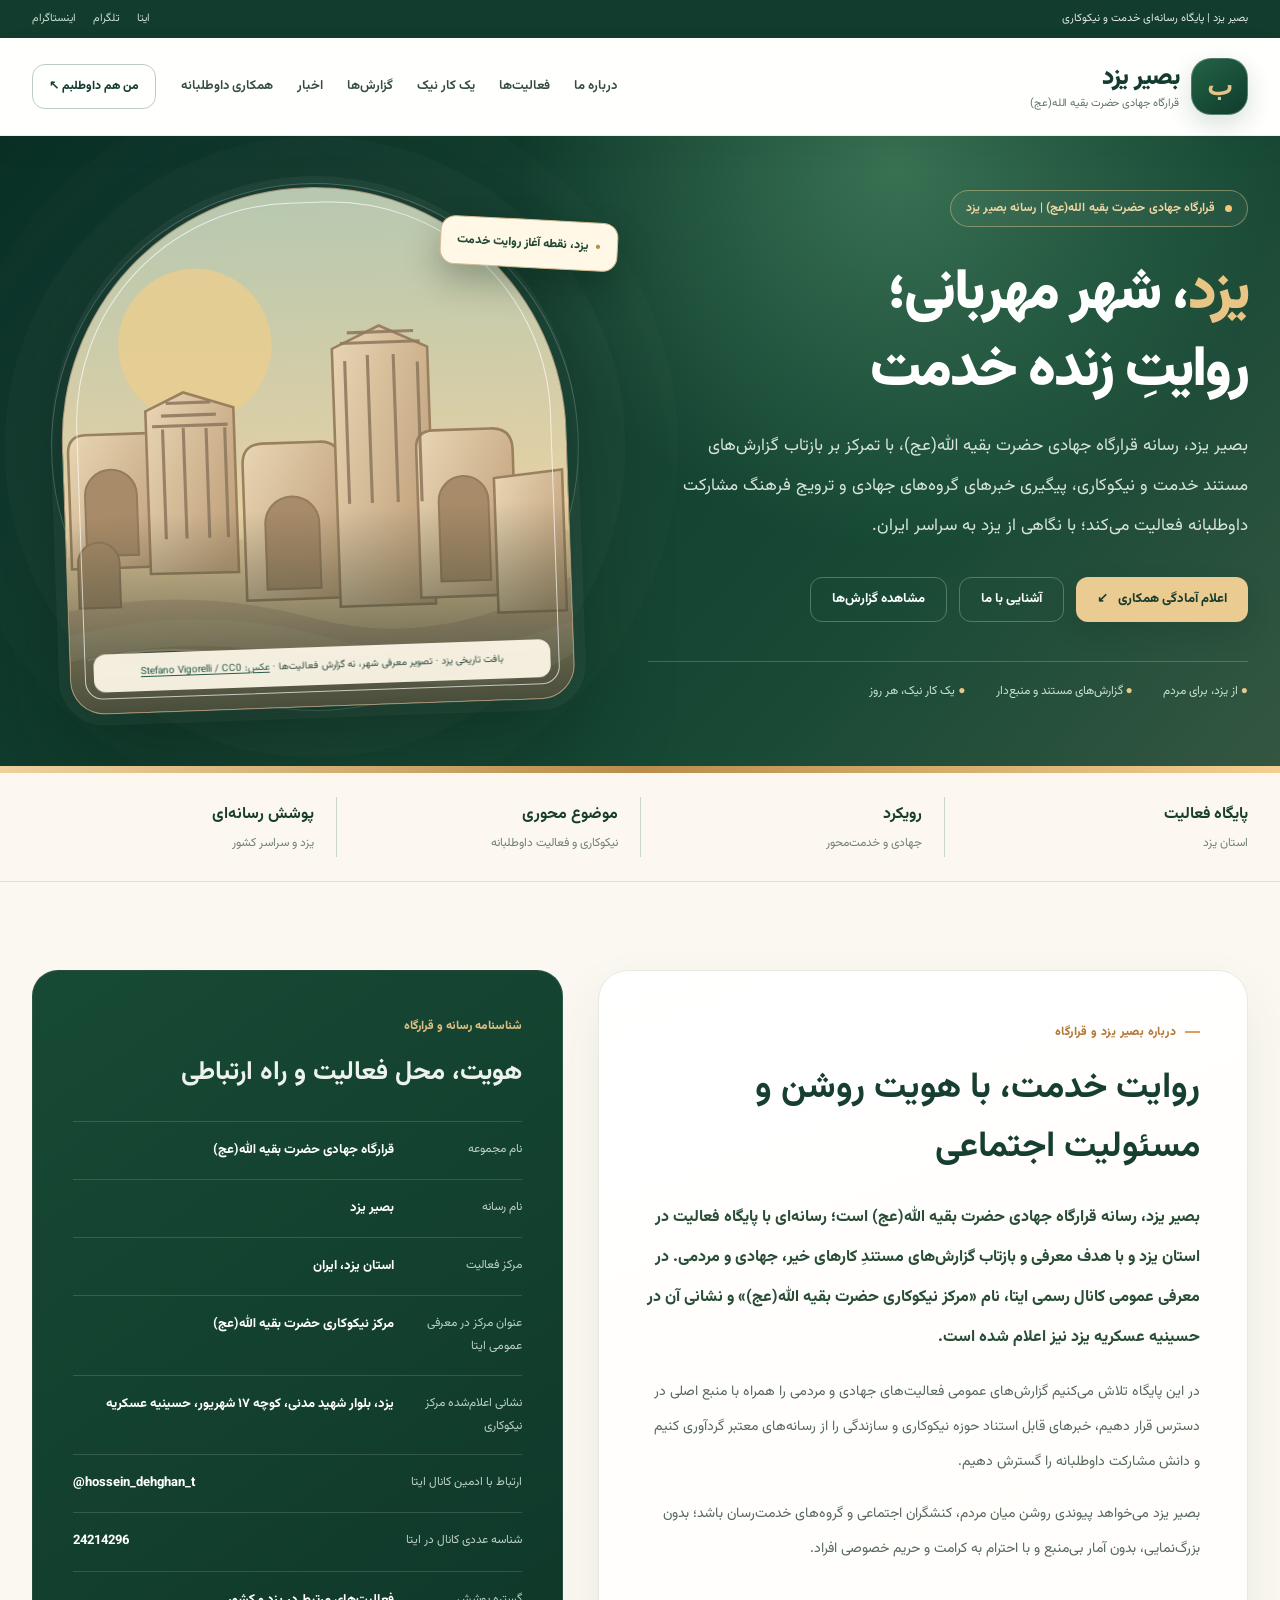
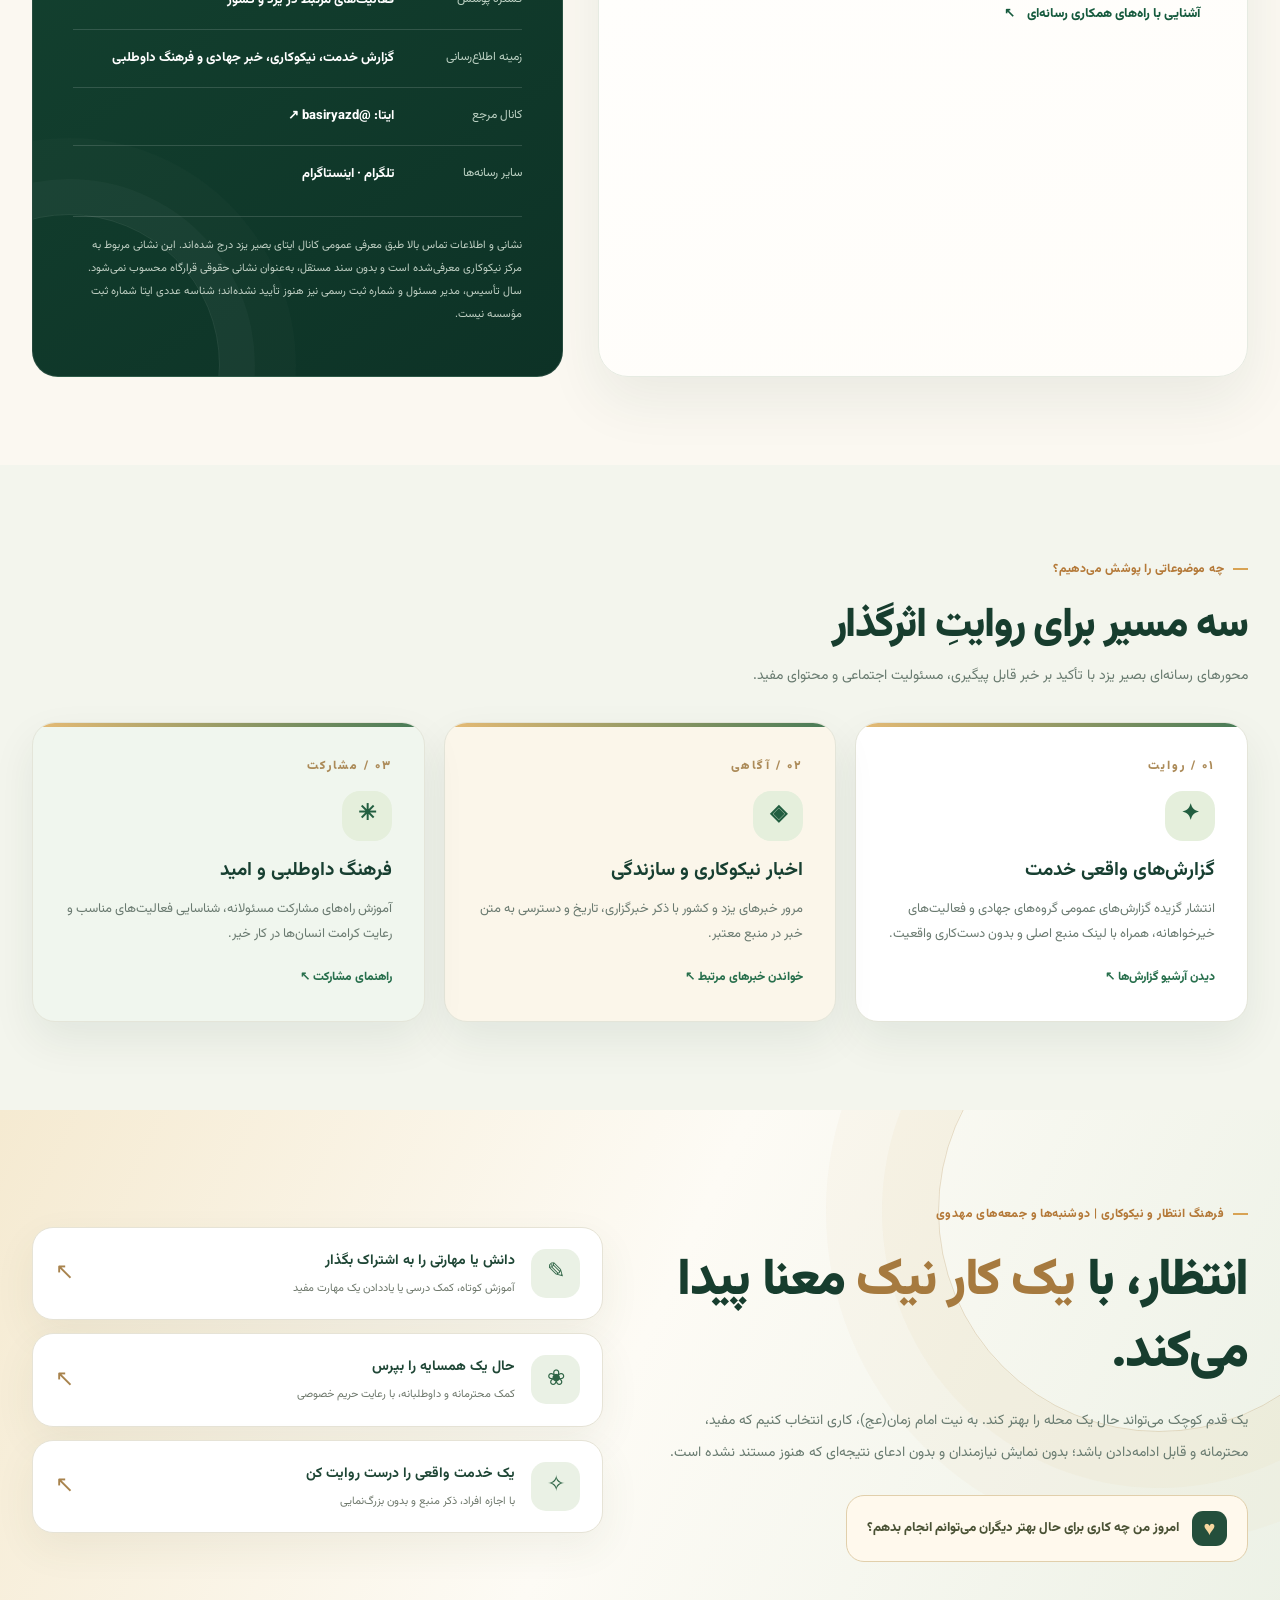
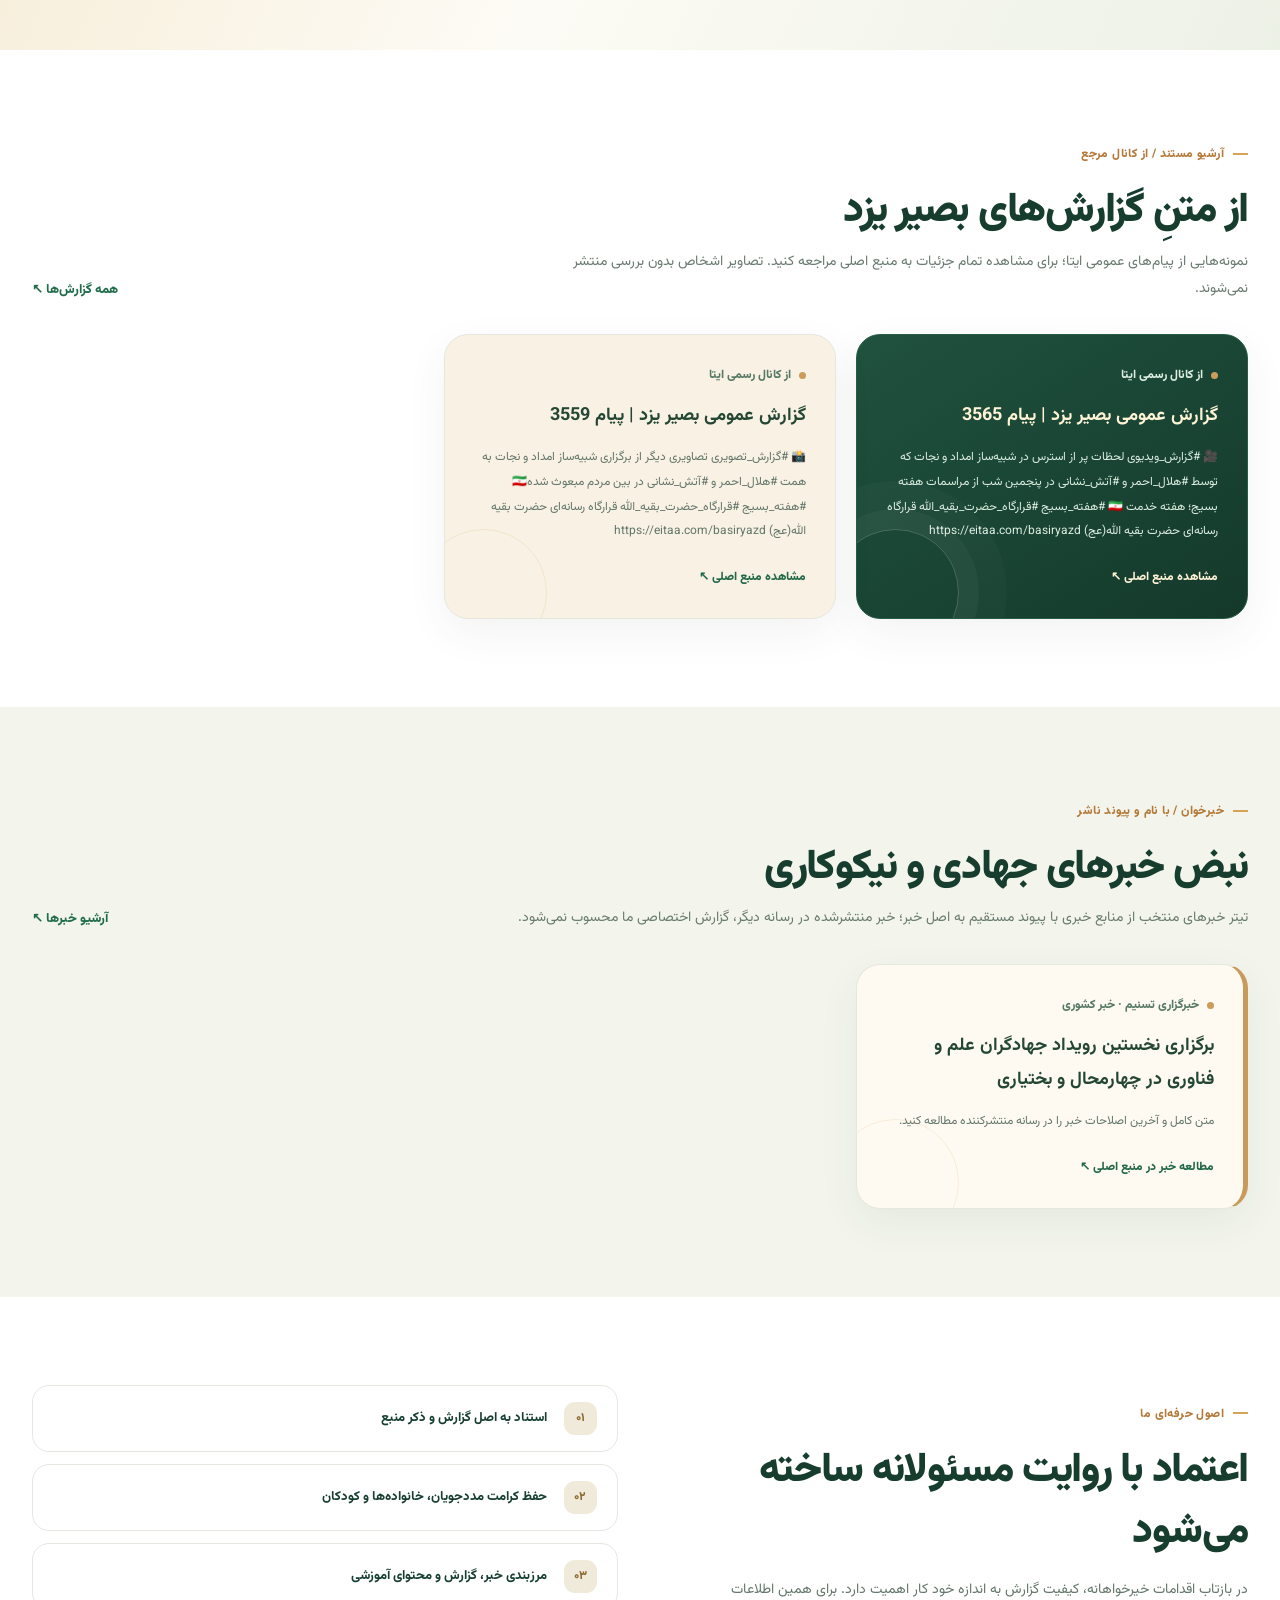
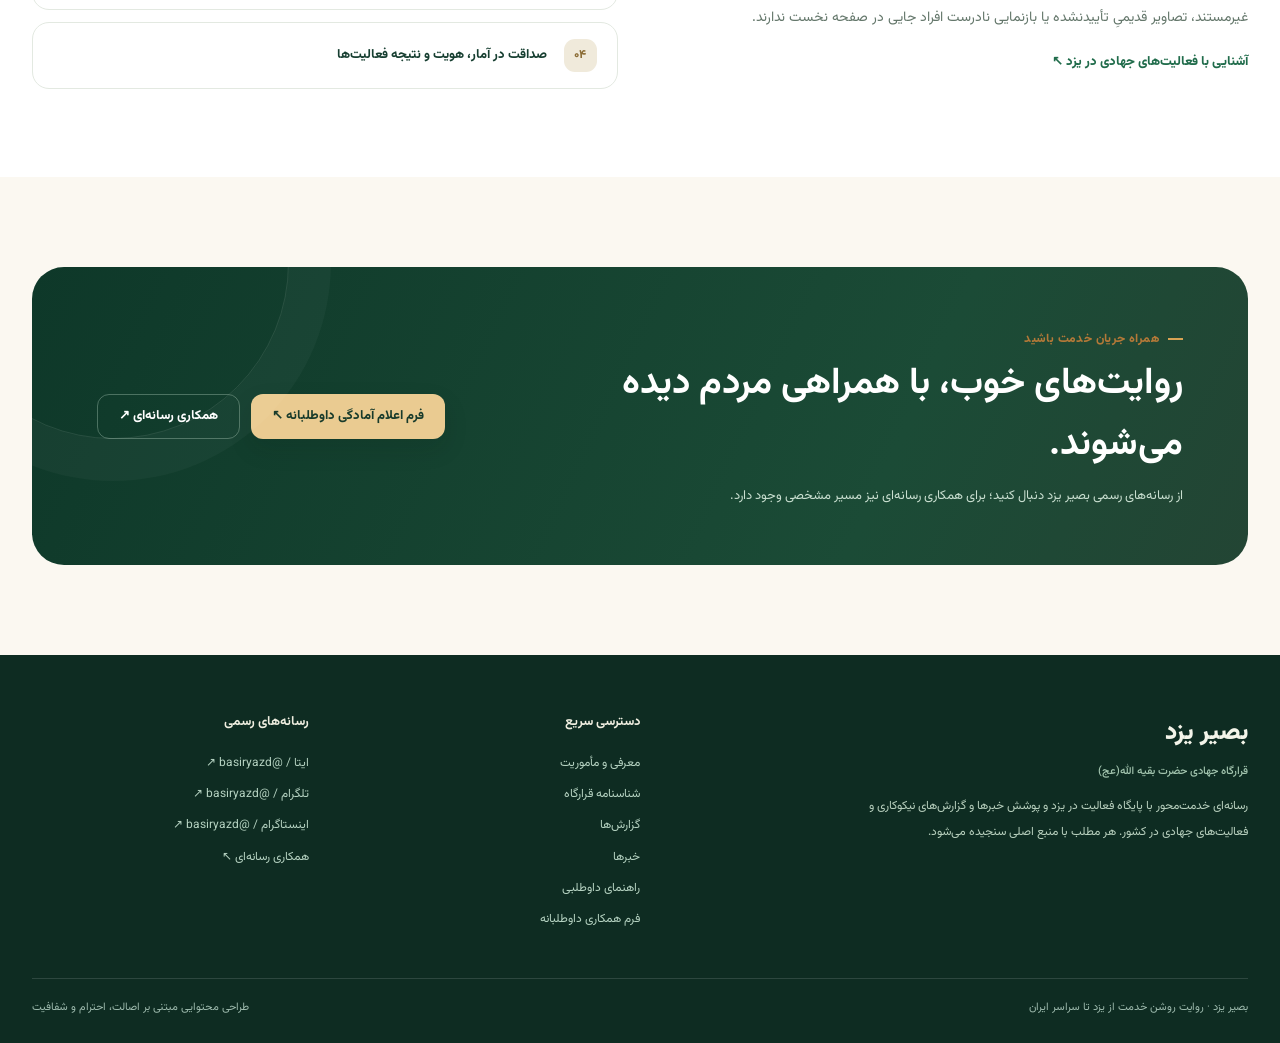
==== commit 2b57d468: "Update Basir public newsroom with attributed sources [skip ci]" ====
--- a/basir-social/site/index.html
+++ b/basir-social/site/index.html
@@ -247,15 +247,14 @@
 <section class="section section-white" id="reports"><div class="container"><div class="section-head"><div><span class="overline">آرشیو مستند / از کانال مرجع</span><h2 class="section-title">از متنِ گزارش‌های بصیر یزد</h2><p class="section-desc">نمونه‌هایی از پیام‌های عمومی ایتا؛ برای مشاهده تمام جزئیات به منبع اصلی مراجعه کنید. تصاویر اشخاص بدون بررسی منتشر نمی‌شوند.</p></div><a class="text-link" href="reports.html">همه گزارش‌ها ↖</a></div>
 <div class="feed-grid" id="reportsList" aria-live="polite">
 <!-- BASIR_REPORTS_START -->
-<article class="feed-card"><span class="tag">از کانال رسمی ایتا</span><h3>گزارش عمومی بصیر یزد | پیام 3522</h3><p>📸 #گزارش_تصویری تصاویری از حضور مسئولین استان برای پاسخگویی به سوالات مردم مبعوثی که در چهارمین شب از مراسمات هفته بسیج ؛ هفته خدمت حضور داشتند نمایشگاه اقتصاد مقاومتی همچنان پابرجاست✌️ #هفته_بسیج #قرارگاه_حضرت_بقیه_الله رسانه قرارگاه حضرت بقیه الله(…</p><a href="https://eitaa.com/basiryazd/3522" target="_blank" rel="noopener noreferrer">مشاهده منبع اصلی ↖</a></article>
-<article class="feed-card"><span class="tag">از کانال رسمی ایتا</span><h3>گزارش عمومی بصیر یزد | پیام 3521</h3><p>🇮🇷 هفته بسیج مبارک | هفته بسیج ، هفته جهاد و خدمت 🇮🇷 🌱 بسیج یعنی عشق به مردم، یعنی خدمت بی‌منت، یعنی کنار هم بودن برای ساختن محله‌ای آبادتر و جامعه‌ای مهربان‌تر. به مناسبت هفته بسیج، با شعار «هر شب یک خدمت» ، مجموعه‌ای از برنامه‌های جهادی، خدمات رایگ…</p><a href="https://eitaa.com/basiryazd/3521" target="_blank" rel="noopener noreferrer">مشاهده منبع اصلی ↖</a></article>
-<article class="feed-card"><span class="tag">از کانال رسمی ایتا</span><h3>گزارش عمومی بصیر یزد | پیام 3519</h3><p>🇮🇷 بسیج جان فدای ایران؛ امید مستضعفان ⭕️ اجتماع بزرگ جان فدایان حسینیه ایران 🔻با مداحی محسن محمدی‌پناه و حسن رضاقلی از تهران 🔻باحضور گروه هنری امید و مجید از مشهد مقدس 🔻با اجرای برادر محسن فلاح 🗓 پنجشنبه ۵ آذر | ساعت ۱۴ 🔘 میدان امام حسین علیه السلام …</p><a href="https://eitaa.com/basiryazd/3519" target="_blank" rel="noopener noreferrer">مشاهده منبع اصلی ↖</a></article>
+<article class="feed-card"><span class="tag">از کانال رسمی ایتا</span><h3>گزارش عمومی بصیر یزد | پیام 3565</h3><p>🎥 #گزارش_ویدیوی لحظات پر از استرس در شبیه‌ساز امداد و نجات که توسط #هلال_احمر و #آتش_نشانی در پنجمین شب از مراسمات هفته بسیج؛ هفته خدمت 🇮🇷 #هفته_بسیج #قرارگاه_حضرت_بقیه_الله قرارگاه رسانه‌ای حضرت بقیه الله(عج) https://eitaa.com/basiryazd</p><a href="https://eitaa.com/basiryazd/3565" target="_blank" rel="noopener noreferrer">مشاهده منبع اصلی ↖</a></article>
+<article class="feed-card"><span class="tag">از کانال رسمی ایتا</span><h3>گزارش عمومی بصیر یزد | پیام 3559</h3><p>📸 #گزارش_تصویری تصاویری دیگر از برگزاری شبیه‌ساز امداد و نجات به همت #هلال_احمر و #آتش_نشانی در بین مردم مبعوث شده🇮🇷 #هفته_بسیج #قرارگاه_حضرت_بقیه_الله قرارگاه رسانه‌ای حضرت بقیه الله(عج) https://eitaa.com/basiryazd</p><a href="https://eitaa.com/basiryazd/3559" target="_blank" rel="noopener noreferrer">مشاهده منبع اصلی ↖</a></article>
 <!-- BASIR_REPORTS_END -->
 </div></div></section>
 <section class="section section-tinted" id="news"><div class="container"><div class="section-head"><div><span class="overline">خبرخوان / با نام و پیوند ناشر</span><h2 class="section-title">نبض خبرهای جهادی و نیکوکاری</h2><p class="section-desc">تیتر خبرهای منتخب از منابع خبری با پیوند مستقیم به اصل خبر؛ خبر منتشرشده در رسانه دیگر، گزارش اختصاصی ما محسوب نمی‌شود.</p></div><a class="text-link" href="news.html">آرشیو خبرها ↖</a></div>
 <div class="feed-grid" id="newsList" aria-live="polite">
 <!-- BASIR_NEWS_START -->
-<article class="feed-card"><span class="tag">خبرگزاری مهر · خبر کشوری</span><h3>افتتاح دو طرح محرومیت‌زدایی در گلوگاه و بابل</h3><p>متن کامل و آخرین اصلاحات خبر را در رسانه منتشرکننده مطالعه کنید.</p><a href="https://www.mehrnews.com/news/7021640/%D8%A7%D9%81%D8%AA%D8%AA%D8%A7%D8%AD-%D8%AF%D9%88-%D8%B7%D8%B1%D8%AD-%D9%85%D8%AD%D8%B1%D9%88%D9%85%DB%8C%D8%AA-%D8%B2%D8%AF%D8%A7%DB%8C%DB%8C-%D8%AF%D8%B1-%DA%AF%D9%84%D9%88%DA%AF%D8%A7%D9%87-%D9%88-%D8%A8%D8%A7%D8%A8%D9%84" target="_blank" rel="noopener noreferrer">مطالعه خبر در منبع اصلی ↖</a></article>
+<article class="feed-card"><span class="tag">خبرگزاری تسنیم · خبر کشوری</span><h3>برگزاری نخستین رویداد جهادگران علم و فناوری در چهارمحال و بختیاری</h3><p>متن کامل و آخرین اصلاحات خبر را در رسانه منتشرکننده مطالعه کنید.</p><a href="https://www.tasnimnews.ir/fa/news/1405/09/03/3757343/%D8%A8%D8%B1%DA%AF%D8%B2%D8%A7%D8%B1%DB%8C-%D9%86%D8%AE%D8%B3%D8%AA%DB%8C%D9%86-%D8%B1%D9%88%DB%8C%D8%AF%D8%A7%D8%AF-%D8%AC%D9%87%D8%A7%D8%AF%DA%AF%D8%B1%D8%A7%D9%86-%D8%B9%D9%84%D9%85-%D9%88-%D9%81%D9%86%D8%A7%D9%88%D8%B1%DB%8C-%D8%AF%D8%B1-%DA%86%D9%87%D8%A7%D8%B1%D9%85%D8%AD%D8%A7%D9%84-%D9%88-%D8%A8%D8%AE%D8%AA%DB%8C%D8%A7%D8%B1%DB%8C" target="_blank" rel="noopener noreferrer">مطالعه خبر در منبع اصلی ↖</a></article>
 <!-- BASIR_NEWS_END -->
 </div></div></section>
 <section class="section section-white" id="values"><div class="container principles">
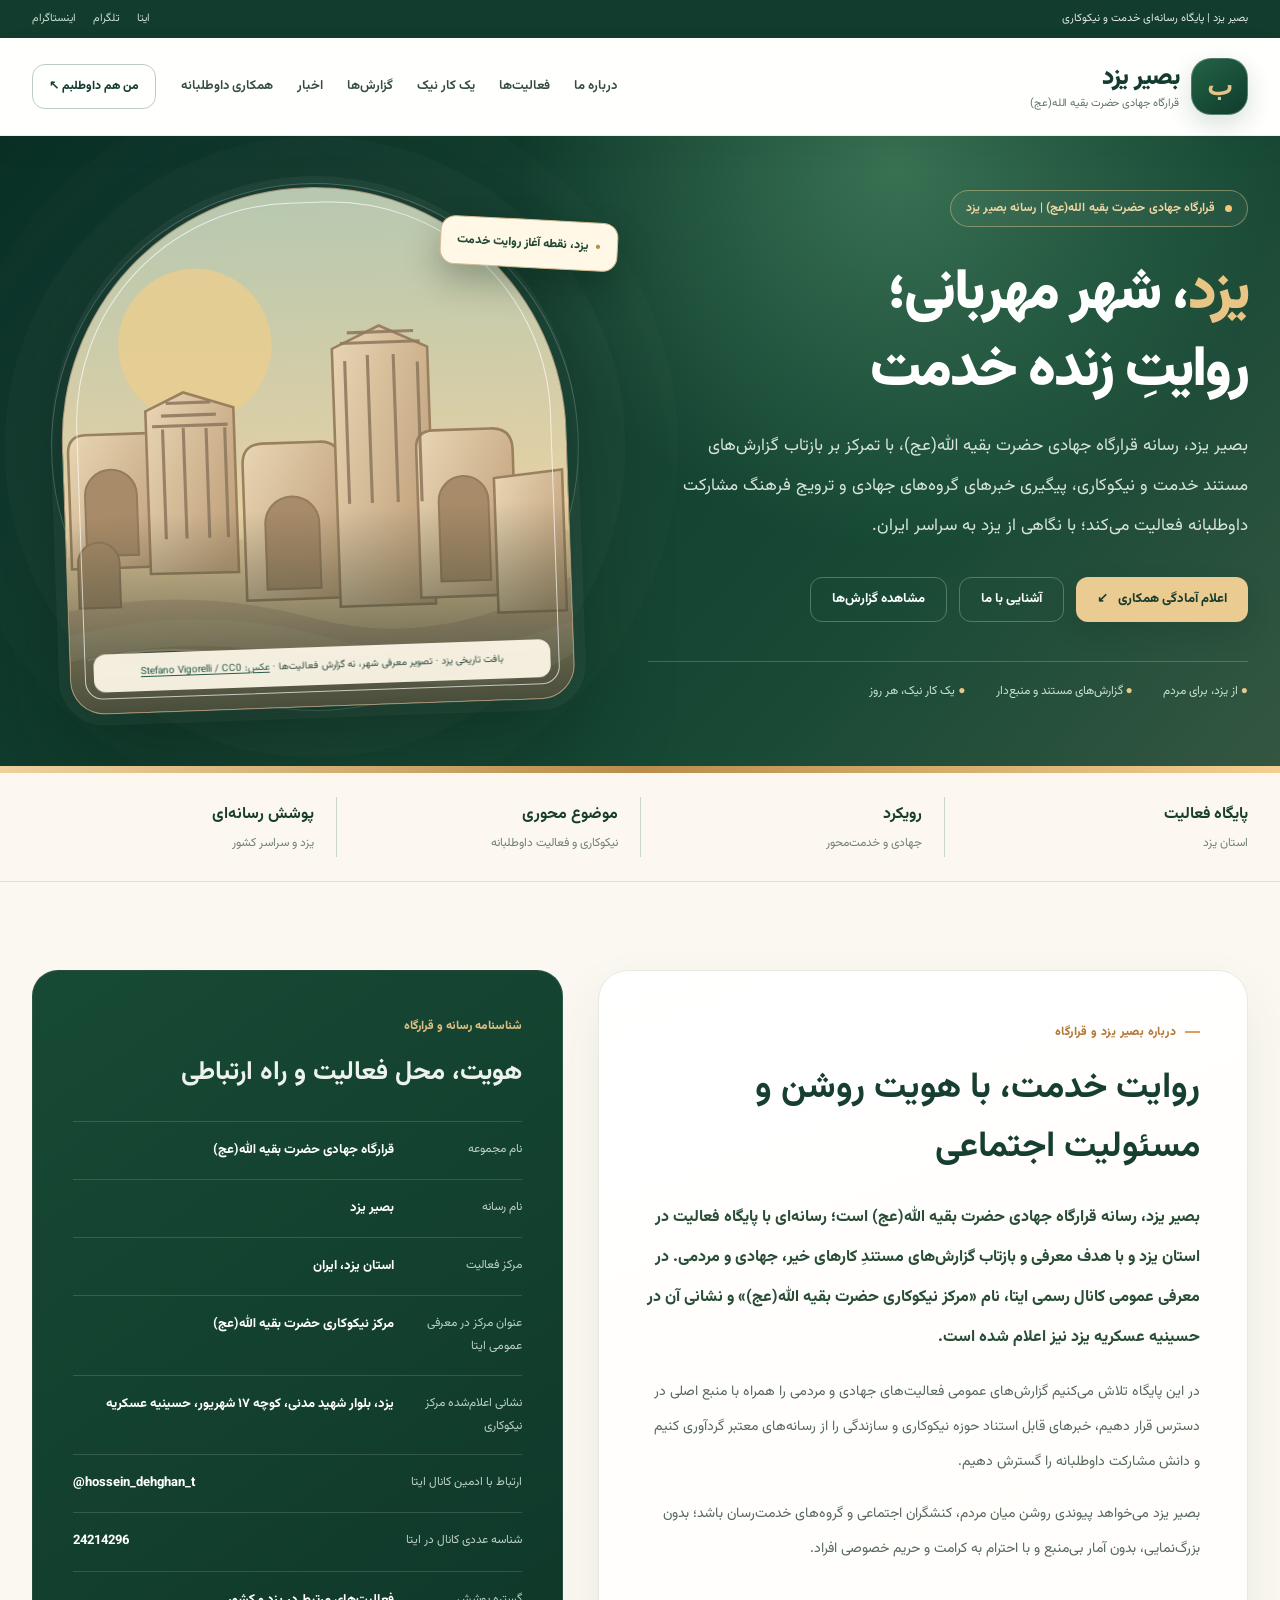
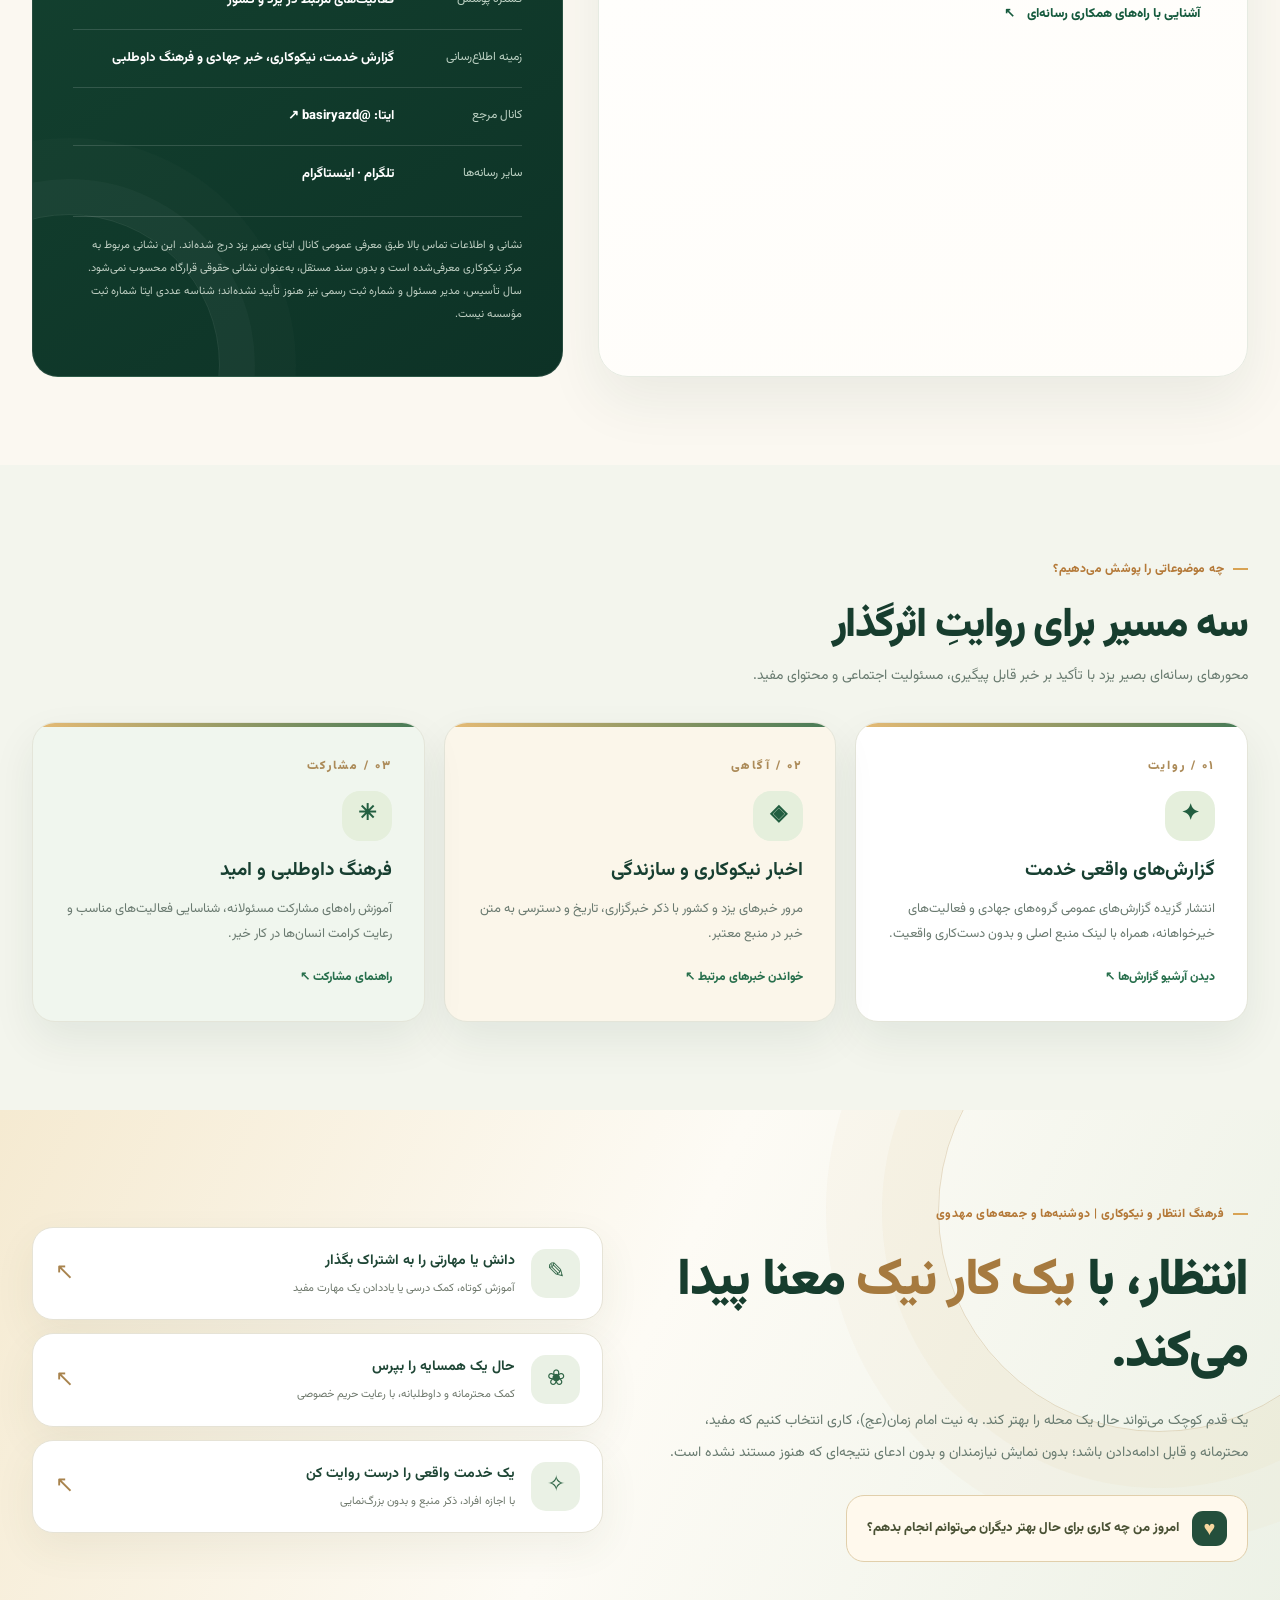
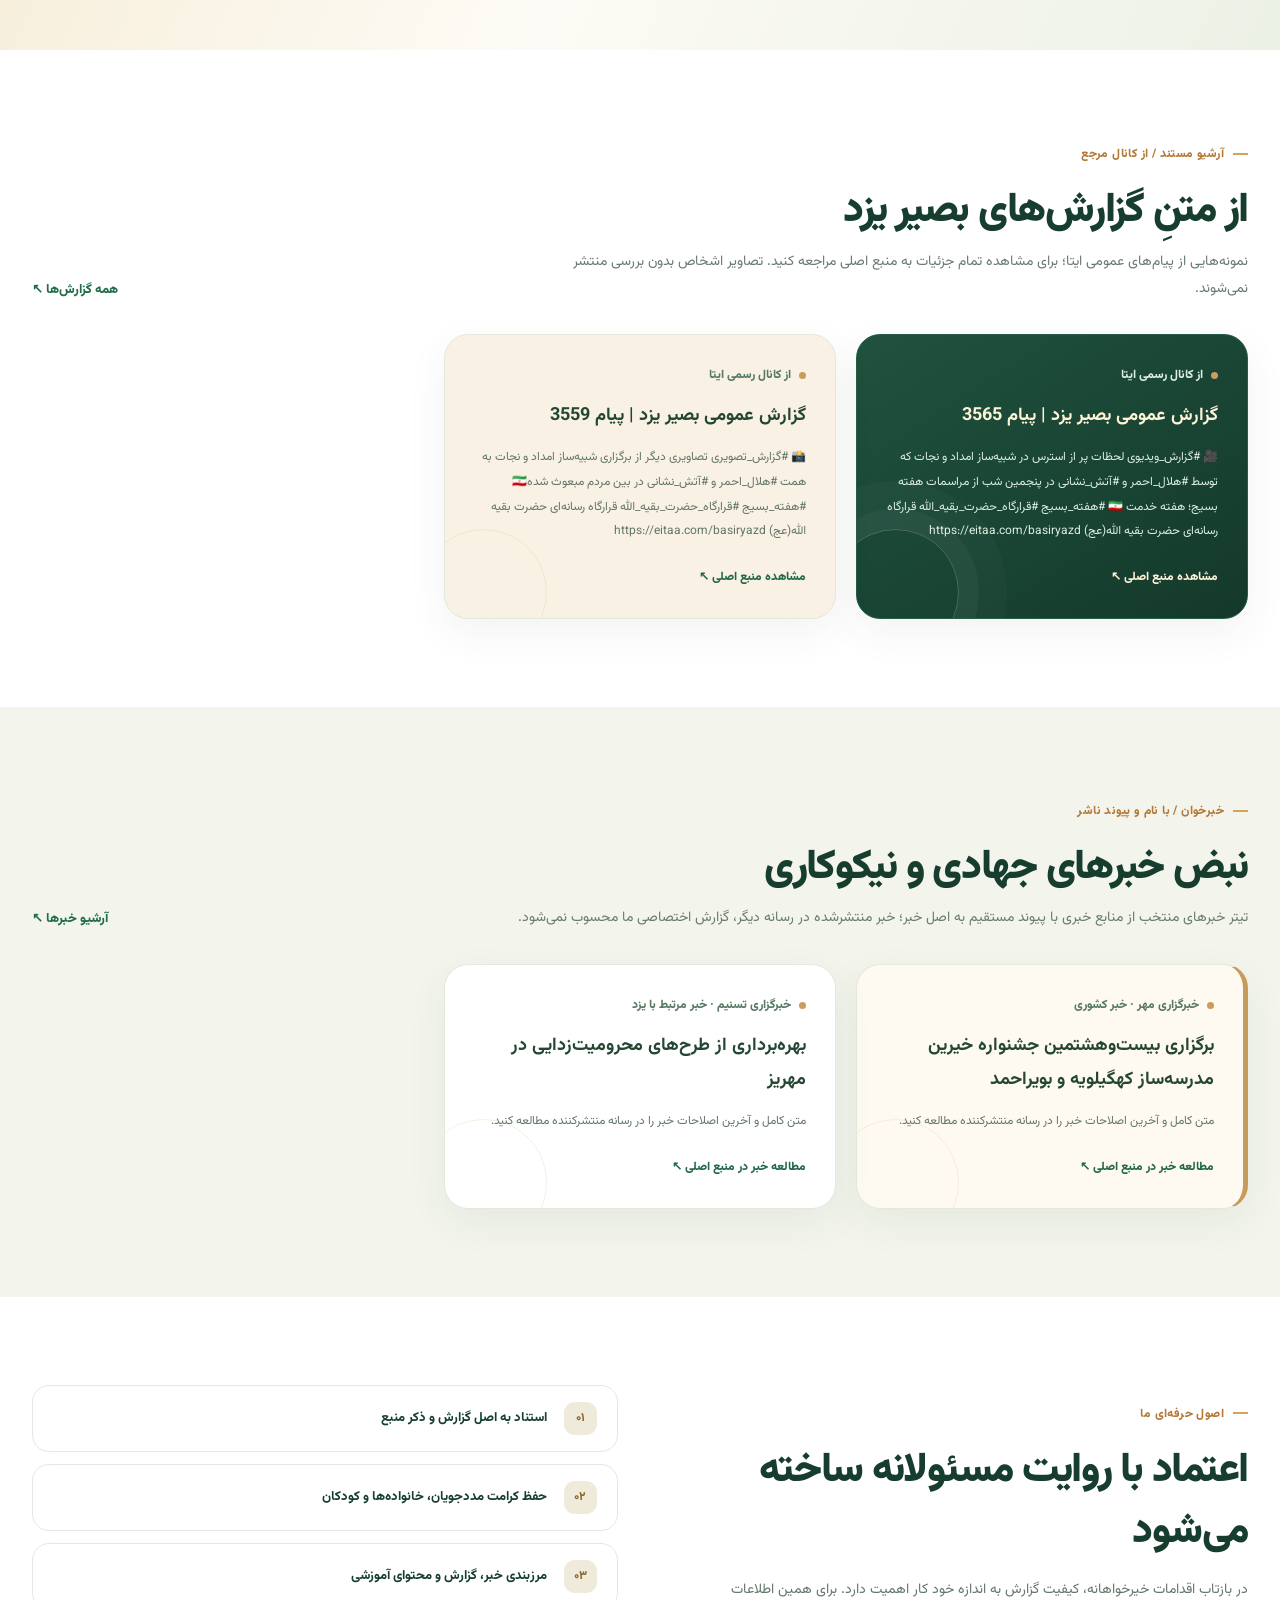
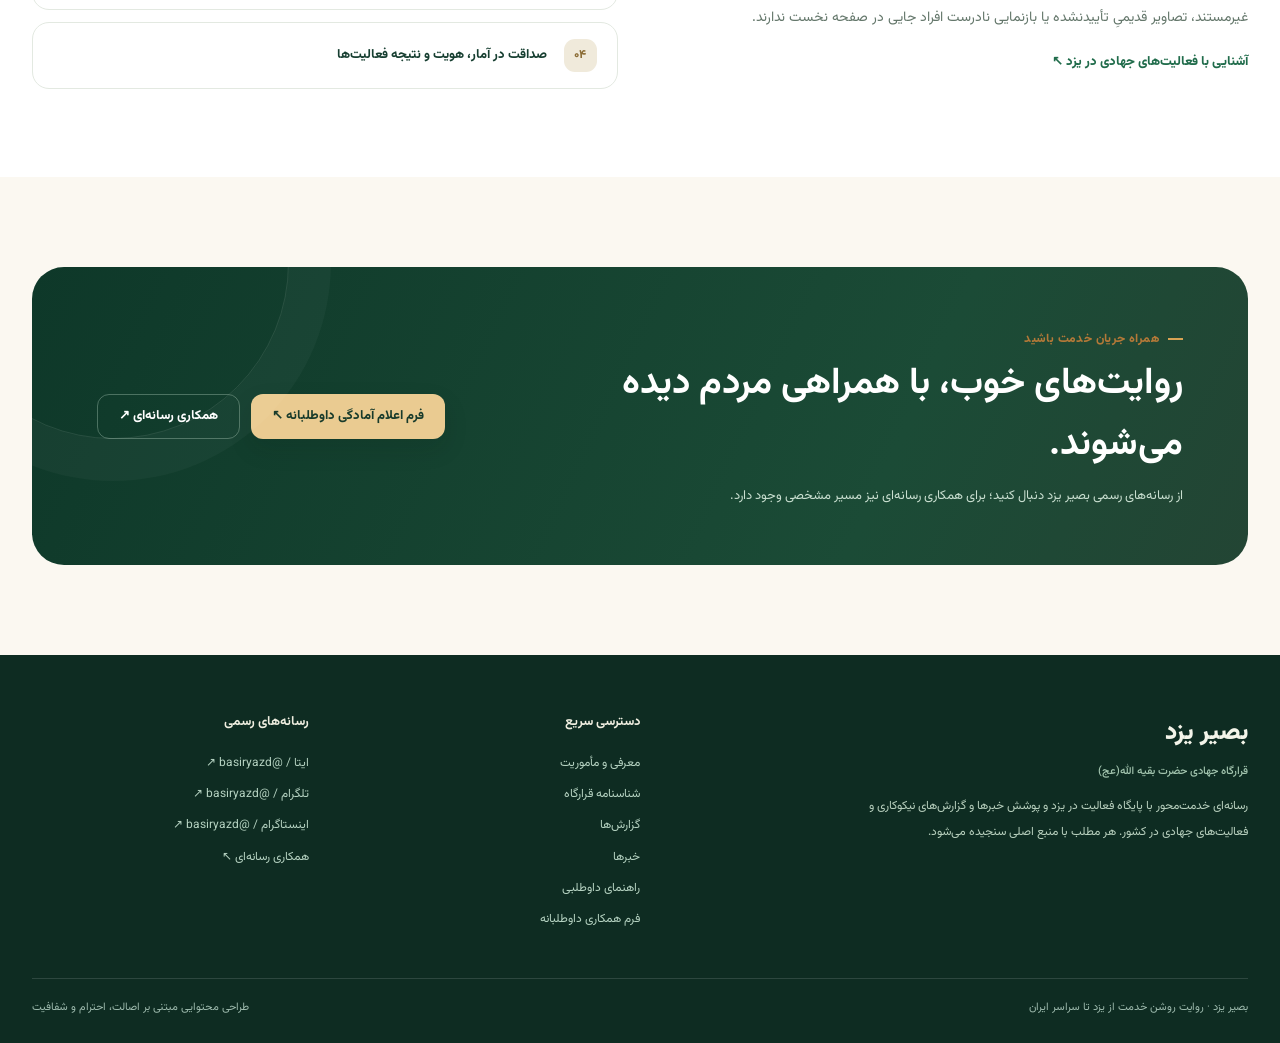
==== commit 01f9b245: "Update Basir public newsroom with attributed sources [skip ci]" ====
--- a/basir-social/site/index.html
+++ b/basir-social/site/index.html
@@ -254,7 +254,8 @@
 <section class="section section-tinted" id="news"><div class="container"><div class="section-head"><div><span class="overline">خبرخوان / با نام و پیوند ناشر</span><h2 class="section-title">نبض خبرهای جهادی و نیکوکاری</h2><p class="section-desc">تیتر خبرهای منتخب از منابع خبری با پیوند مستقیم به اصل خبر؛ خبر منتشرشده در رسانه دیگر، گزارش اختصاصی ما محسوب نمی‌شود.</p></div><a class="text-link" href="news.html">آرشیو خبرها ↖</a></div>
 <div class="feed-grid" id="newsList" aria-live="polite">
 <!-- BASIR_NEWS_START -->
-<article class="feed-card"><span class="tag">خبرگزاری تسنیم · خبر کشوری</span><h3>برگزاری نخستین رویداد جهادگران علم و فناوری در چهارمحال و بختیاری</h3><p>متن کامل و آخرین اصلاحات خبر را در رسانه منتشرکننده مطالعه کنید.</p><a href="https://www.tasnimnews.ir/fa/news/1405/09/03/3757343/%D8%A8%D8%B1%DA%AF%D8%B2%D8%A7%D8%B1%DB%8C-%D9%86%D8%AE%D8%B3%D8%AA%DB%8C%D9%86-%D8%B1%D9%88%DB%8C%D8%AF%D8%A7%D8%AF-%D8%AC%D9%87%D8%A7%D8%AF%DA%AF%D8%B1%D8%A7%D9%86-%D8%B9%D9%84%D9%85-%D9%88-%D9%81%D9%86%D8%A7%D9%88%D8%B1%DB%8C-%D8%AF%D8%B1-%DA%86%D9%87%D8%A7%D8%B1%D9%85%D8%AD%D8%A7%D9%84-%D9%88-%D8%A8%D8%AE%D8%AA%DB%8C%D8%A7%D8%B1%DB%8C" target="_blank" rel="noopener noreferrer">مطالعه خبر در منبع اصلی ↖</a></article>
+<article class="feed-card"><span class="tag">خبرگزاری مهر · خبر کشوری</span><h3>برگزاری بیست‌وهشتمین جشنواره خیرین مدرسه‌ساز کهگیلویه و بویراحمد</h3><p>متن کامل و آخرین اصلاحات خبر را در رسانه منتشرکننده مطالعه کنید.</p><a href="https://www.mehrnews.com/news/7023214/%D8%A8%D8%B1%DA%AF%D8%B2%D8%A7%D8%B1%DB%8C-%D8%A8%DB%8C%D8%B3%D8%AA-%D9%88%D9%87%D8%B4%D8%AA%D9%85%DB%8C%D9%86-%D8%AC%D8%B4%D9%86%D9%88%D8%A7%D8%B1%D9%87-%D8%AE%DB%8C%D8%B1%DB%8C%D9%86-%D9%85%D8%AF%D8%B1%D8%B3%D9%87-%D8%B3%D8%A7%D8%B2-%DA%A9%D9%87%DA%AF%DB%8C%D9%84%D9%88%DB%8C%D9%87-%D9%88-%D8%A8%D9%88%DB%8C%D8%B1%D8%A7%D8%AD%D9%85%D8%AF" target="_blank" rel="noopener noreferrer">مطالعه خبر در منبع اصلی ↖</a></article>
+<article class="feed-card"><span class="tag">خبرگزاری تسنیم · خبر مرتبط با یزد</span><h3>بهره‌برداری از طرح‌های محرومیت‌زدایی در مهریز</h3><p>متن کامل و آخرین اصلاحات خبر را در رسانه منتشرکننده مطالعه کنید.</p><a href="https://www.tasnimnews.ir/fa/news/1405/09/04/3758108/%D8%A8%D9%87%D8%B1%D9%87-%D8%A8%D8%B1%D8%AF%D8%A7%D8%B1%DB%8C-%D8%A7%D8%B2-%D8%B7%D8%B1%D8%AD-%D9%87%D8%A7%DB%8C-%D9%85%D8%AD%D8%B1%D9%88%D9%85%DB%8C%D8%AA-%D8%B2%D8%AF%D8%A7%DB%8C%DB%8C-%D8%AF%D8%B1-%D9%85%D9%87%D8%B1%DB%8C%D8%B2" target="_blank" rel="noopener noreferrer">مطالعه خبر در منبع اصلی ↖</a></article>
 <!-- BASIR_NEWS_END -->
 </div></div></section>
 <section class="section section-white" id="values"><div class="container principles">
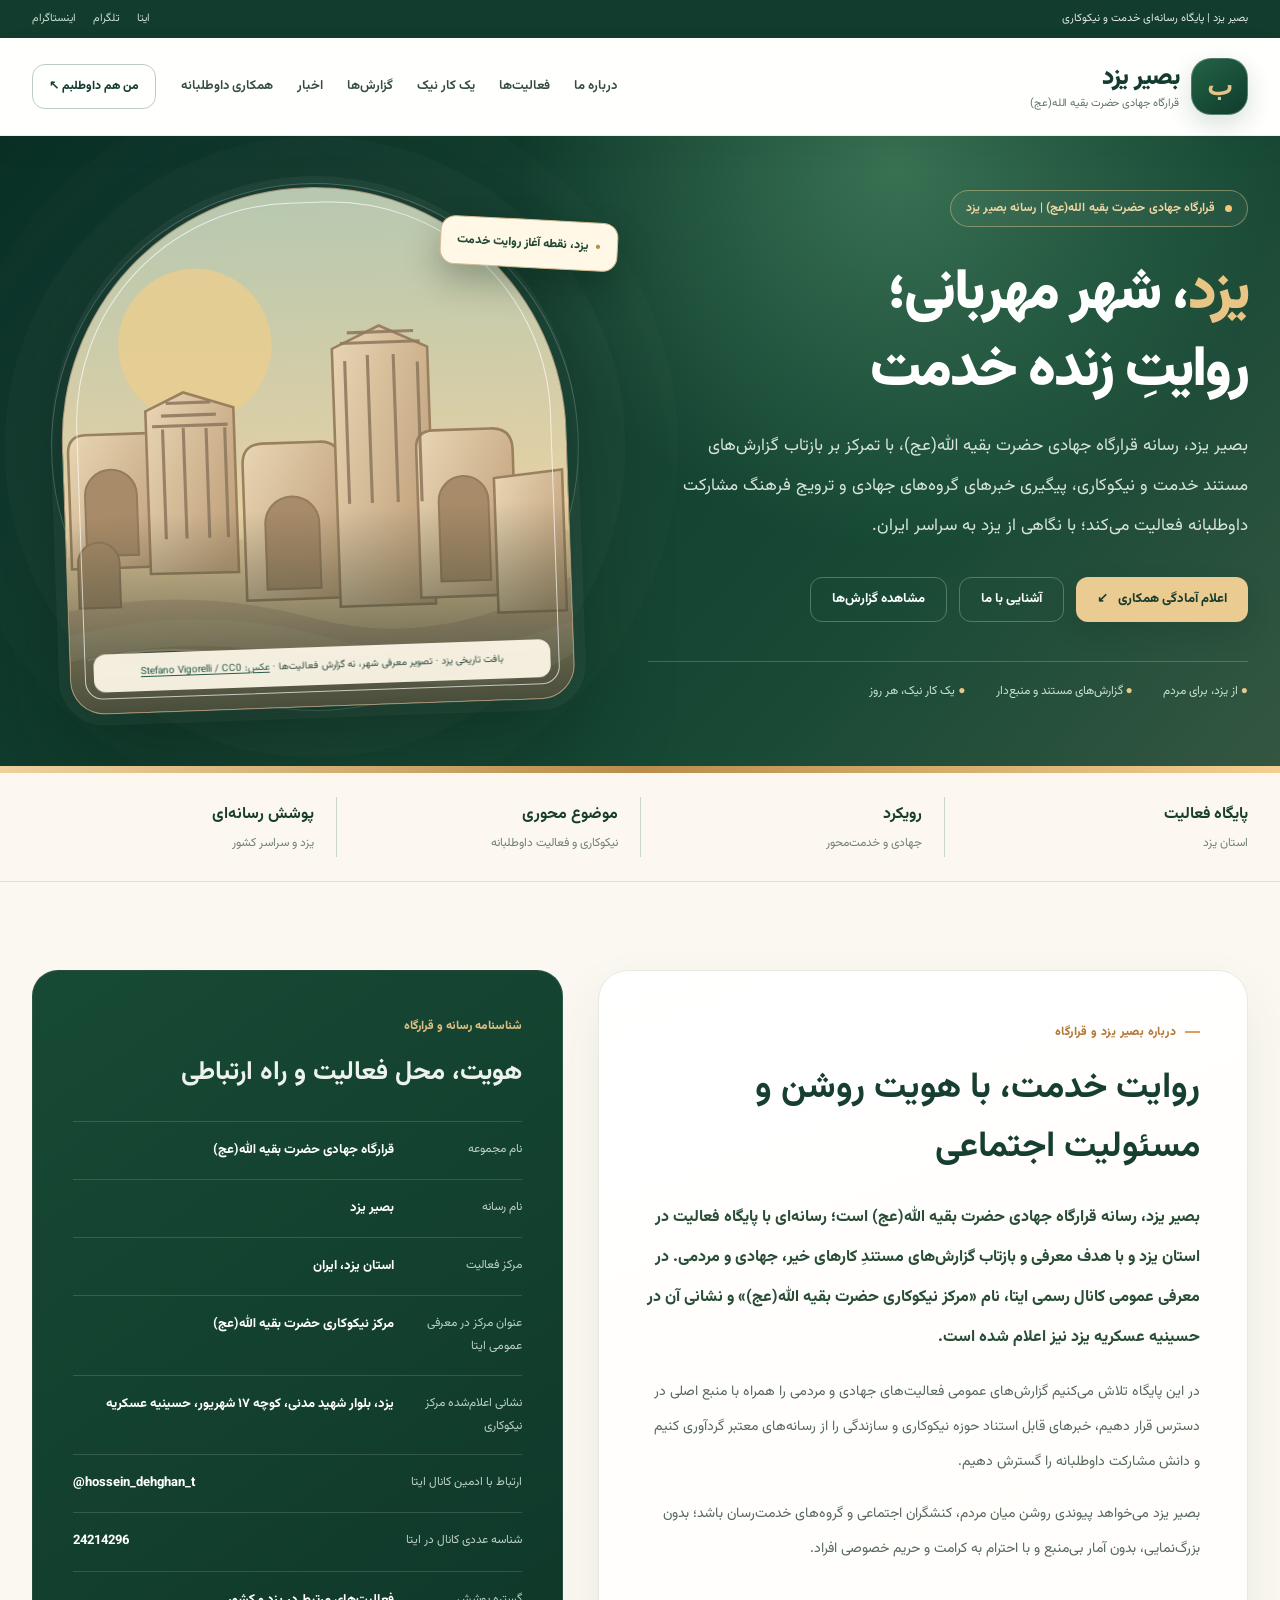
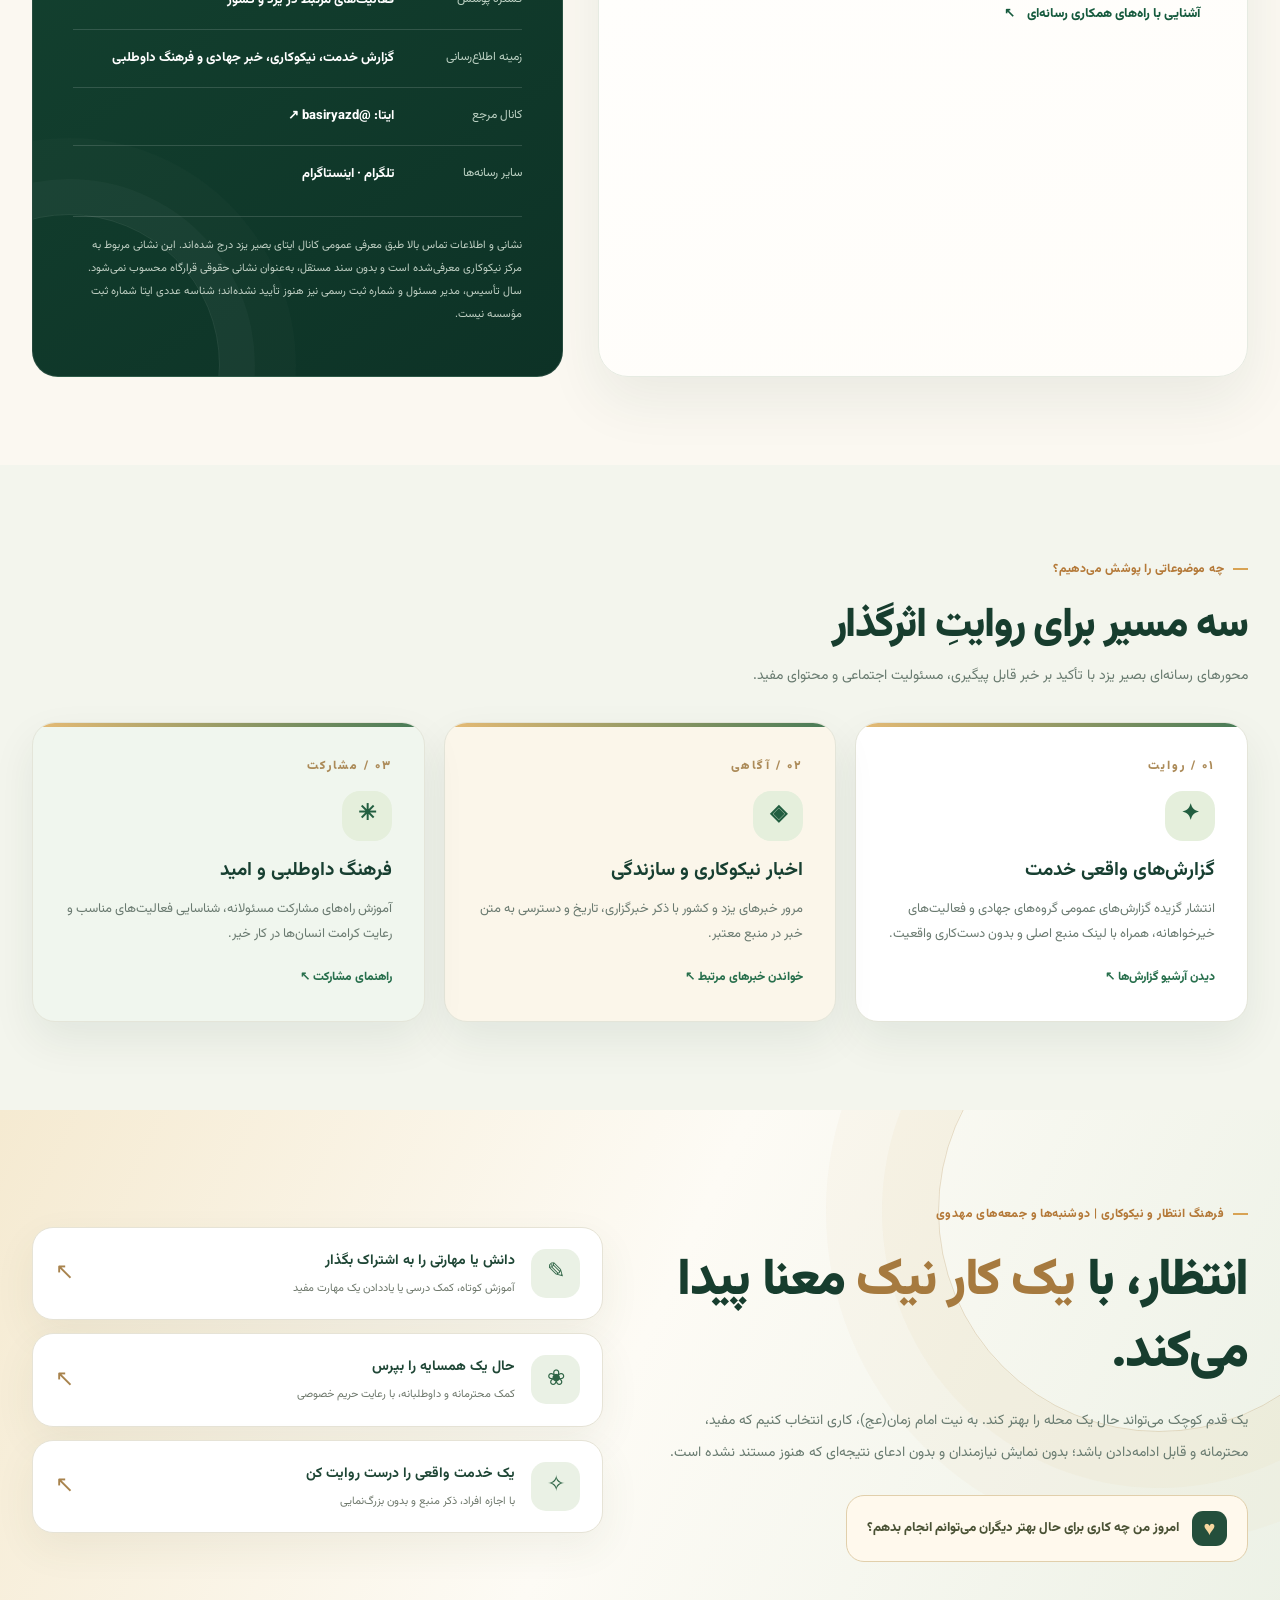
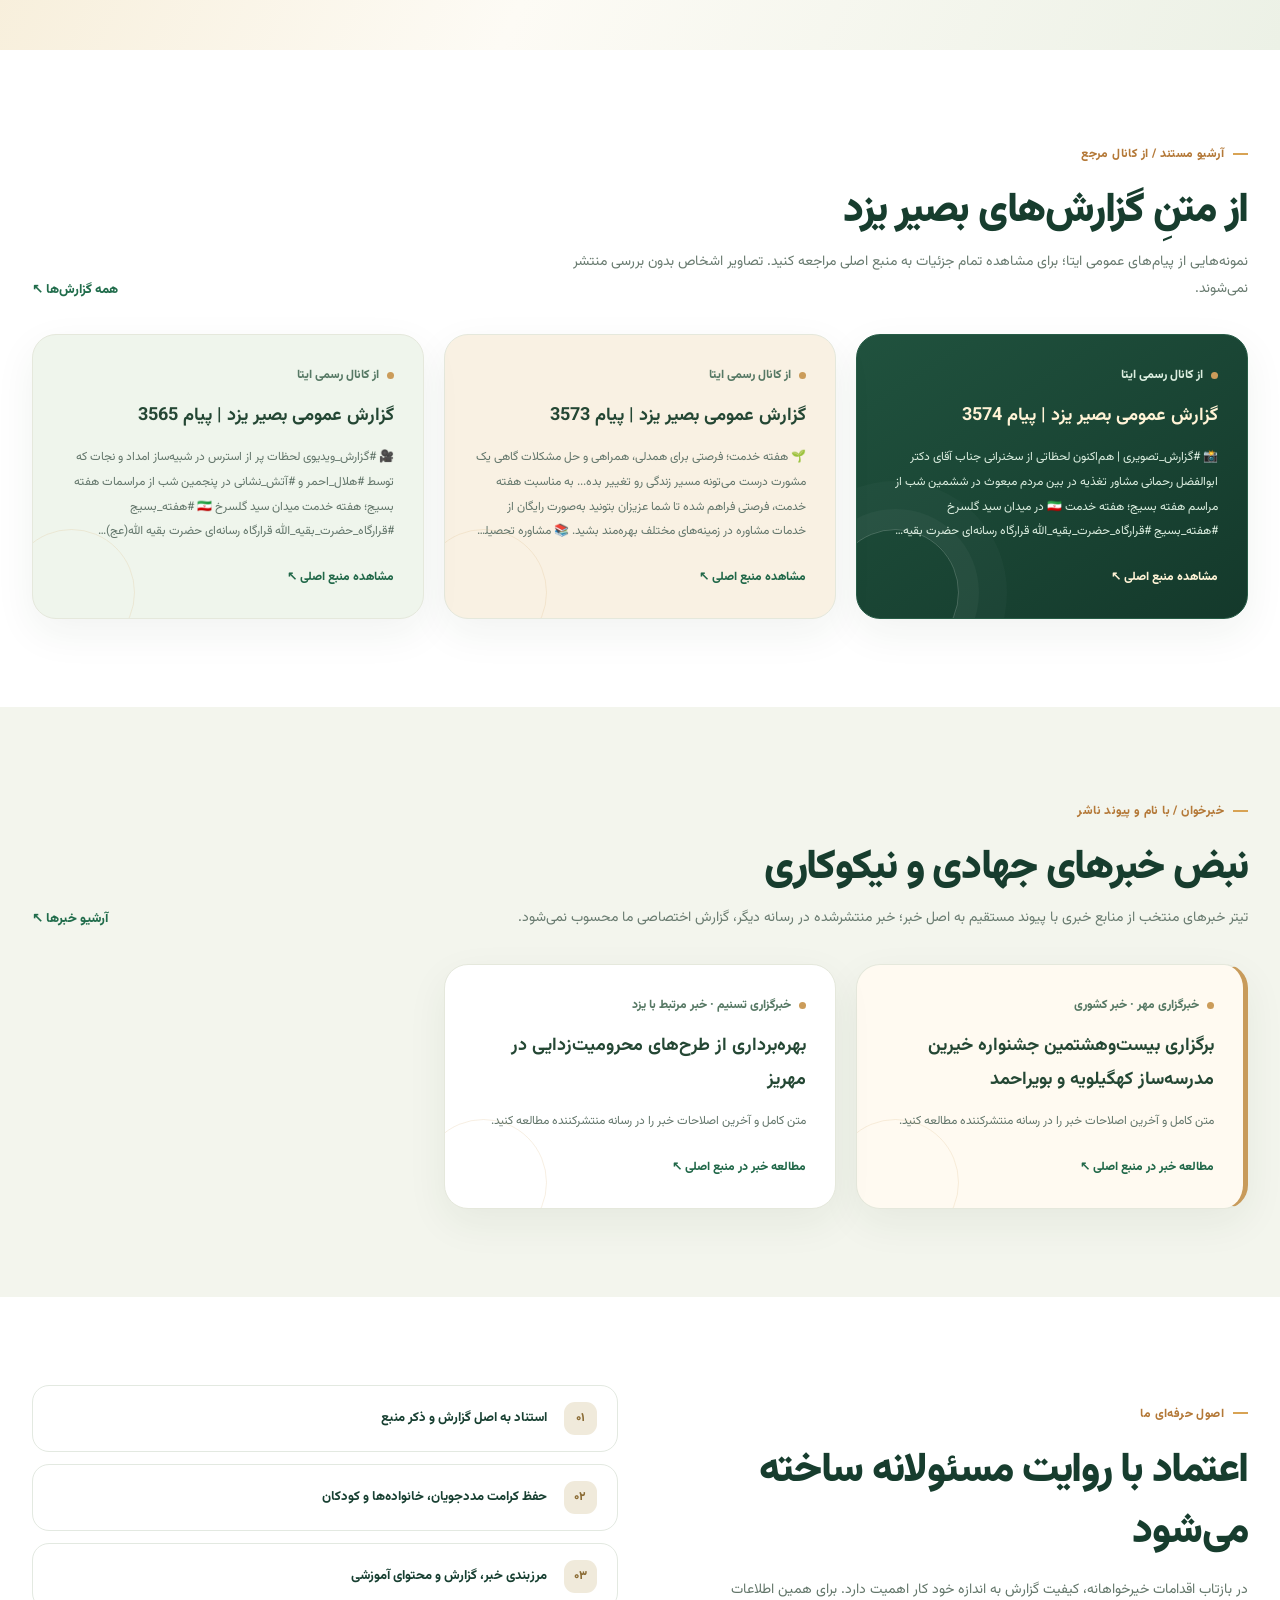
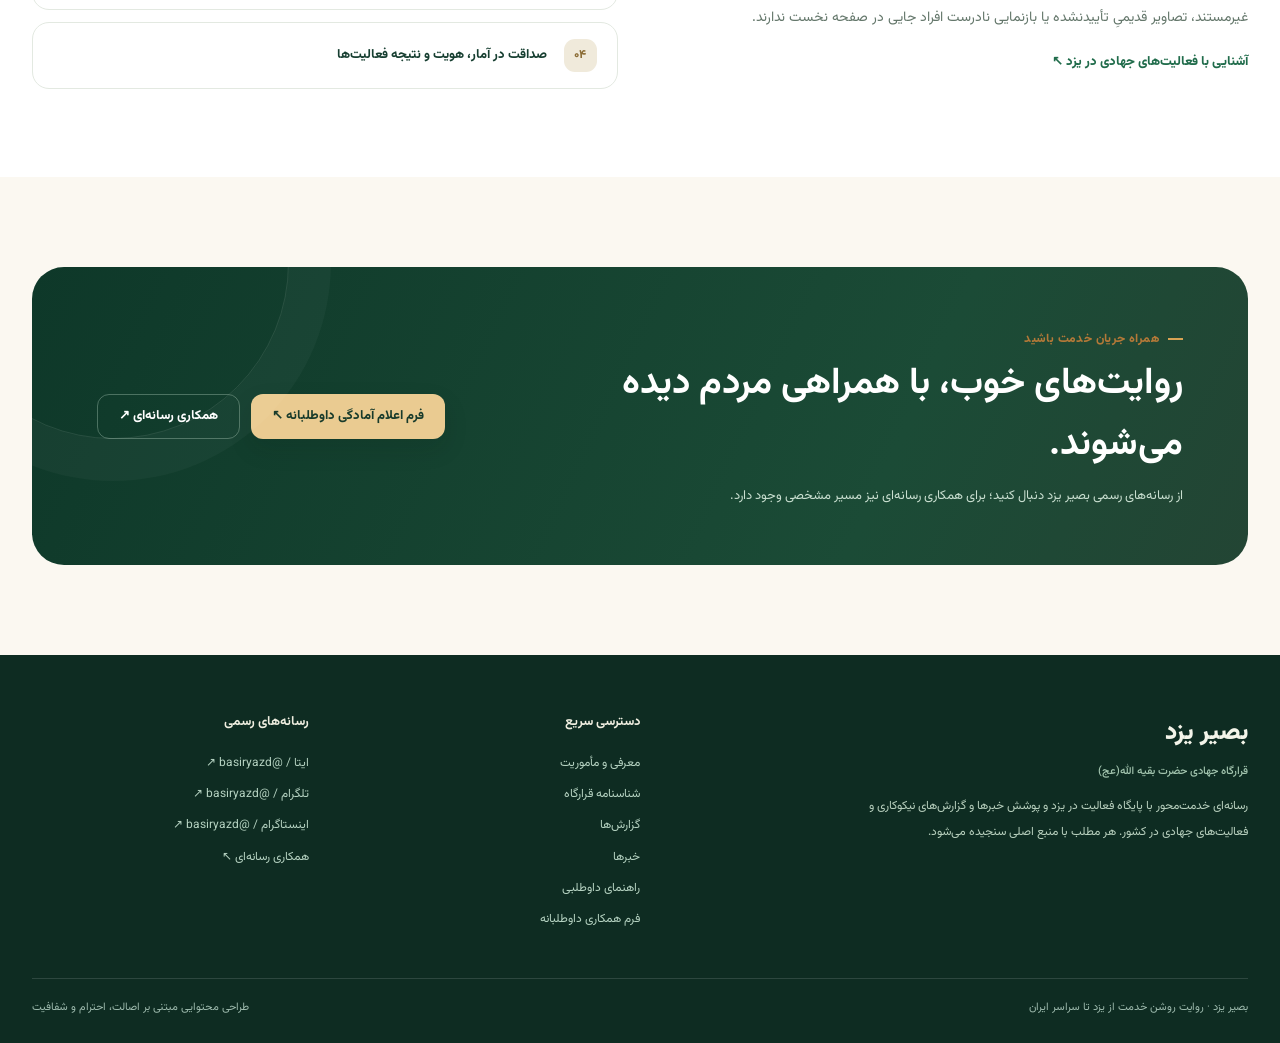
==== commit 9dd39abc: "Update Basir public newsroom with attributed sources [skip ci]" ====
--- a/basir-social/site/index.html
+++ b/basir-social/site/index.html
@@ -247,8 +247,9 @@
 <section class="section section-white" id="reports"><div class="container"><div class="section-head"><div><span class="overline">آرشیو مستند / از کانال مرجع</span><h2 class="section-title">از متنِ گزارش‌های بصیر یزد</h2><p class="section-desc">نمونه‌هایی از پیام‌های عمومی ایتا؛ برای مشاهده تمام جزئیات به منبع اصلی مراجعه کنید. تصاویر اشخاص بدون بررسی منتشر نمی‌شوند.</p></div><a class="text-link" href="reports.html">همه گزارش‌ها ↖</a></div>
 <div class="feed-grid" id="reportsList" aria-live="polite">
 <!-- BASIR_REPORTS_START -->
-<article class="feed-card"><span class="tag">از کانال رسمی ایتا</span><h3>گزارش عمومی بصیر یزد | پیام 3565</h3><p>🎥 #گزارش_ویدیوی لحظات پر از استرس در شبیه‌ساز امداد و نجات که توسط #هلال_احمر و #آتش_نشانی در پنجمین شب از مراسمات هفته بسیج؛ هفته خدمت 🇮🇷 #هفته_بسیج #قرارگاه_حضرت_بقیه_الله قرارگاه رسانه‌ای حضرت بقیه الله(عج) https://eitaa.com/basiryazd</p><a href="https://eitaa.com/basiryazd/3565" target="_blank" rel="noopener noreferrer">مشاهده منبع اصلی ↖</a></article>
-<article class="feed-card"><span class="tag">از کانال رسمی ایتا</span><h3>گزارش عمومی بصیر یزد | پیام 3559</h3><p>📸 #گزارش_تصویری تصاویری دیگر از برگزاری شبیه‌ساز امداد و نجات به همت #هلال_احمر و #آتش_نشانی در بین مردم مبعوث شده🇮🇷 #هفته_بسیج #قرارگاه_حضرت_بقیه_الله قرارگاه رسانه‌ای حضرت بقیه الله(عج) https://eitaa.com/basiryazd</p><a href="https://eitaa.com/basiryazd/3559" target="_blank" rel="noopener noreferrer">مشاهده منبع اصلی ↖</a></article>
+<article class="feed-card"><span class="tag">از کانال رسمی ایتا</span><h3>گزارش عمومی بصیر یزد | پیام 3574</h3><p>📸 #گزارش_تصویری | هم‌اکنون لحظاتی از سخنرانی جناب آقای دکتر ابوالفضل رحمانی مشاور تغذیه در بین مردم مبعوث در ششمین شب از مراسم هفته بسیج؛ هفته خدمت 🇮🇷 در میدان سید گلسرخ #هفته_بسیج #قرارگاه_حضرت_بقیه_الله قرارگاه رسانه‌ای حضرت بقیه الله(عج) https://e…</p><a href="https://eitaa.com/basiryazd/3574" target="_blank" rel="noopener noreferrer">مشاهده منبع اصلی ↖</a></article>
+<article class="feed-card"><span class="tag">از کانال رسمی ایتا</span><h3>گزارش عمومی بصیر یزد | پیام 3573</h3><p>🌱 هفته خدمت؛ فرصتی برای همدلی، همراهی و حل مشکلات گاهی یک مشورت درست می‌تونه مسیر زندگی رو تغییر بده... به مناسبت هفته خدمت، فرصتی فراهم شده تا شما عزیزان بتونید به‌صورت رایگان از خدمات مشاوره در زمینه‌های مختلف بهره‌مند بشید. 📚 مشاوره تحصیلی و درسی …</p><a href="https://eitaa.com/basiryazd/3573" target="_blank" rel="noopener noreferrer">مشاهده منبع اصلی ↖</a></article>
+<article class="feed-card"><span class="tag">از کانال رسمی ایتا</span><h3>گزارش عمومی بصیر یزد | پیام 3565</h3><p>🎥 #گزارش_ویدیوی لحظات پر از استرس در شبیه‌ساز امداد و نجات که توسط #هلال_احمر و #آتش_نشانی در پنجمین شب از مراسمات هفته بسیج؛ هفته خدمت میدان سید گلسرخ 🇮🇷 #هفته_بسیج #قرارگاه_حضرت_بقیه_الله قرارگاه رسانه‌ای حضرت بقیه الله(عج) https://eitaa.com/basiry…</p><a href="https://eitaa.com/basiryazd/3565" target="_blank" rel="noopener noreferrer">مشاهده منبع اصلی ↖</a></article>
 <!-- BASIR_REPORTS_END -->
 </div></div></section>
 <section class="section section-tinted" id="news"><div class="container"><div class="section-head"><div><span class="overline">خبرخوان / با نام و پیوند ناشر</span><h2 class="section-title">نبض خبرهای جهادی و نیکوکاری</h2><p class="section-desc">تیتر خبرهای منتخب از منابع خبری با پیوند مستقیم به اصل خبر؛ خبر منتشرشده در رسانه دیگر، گزارش اختصاصی ما محسوب نمی‌شود.</p></div><a class="text-link" href="news.html">آرشیو خبرها ↖</a></div>
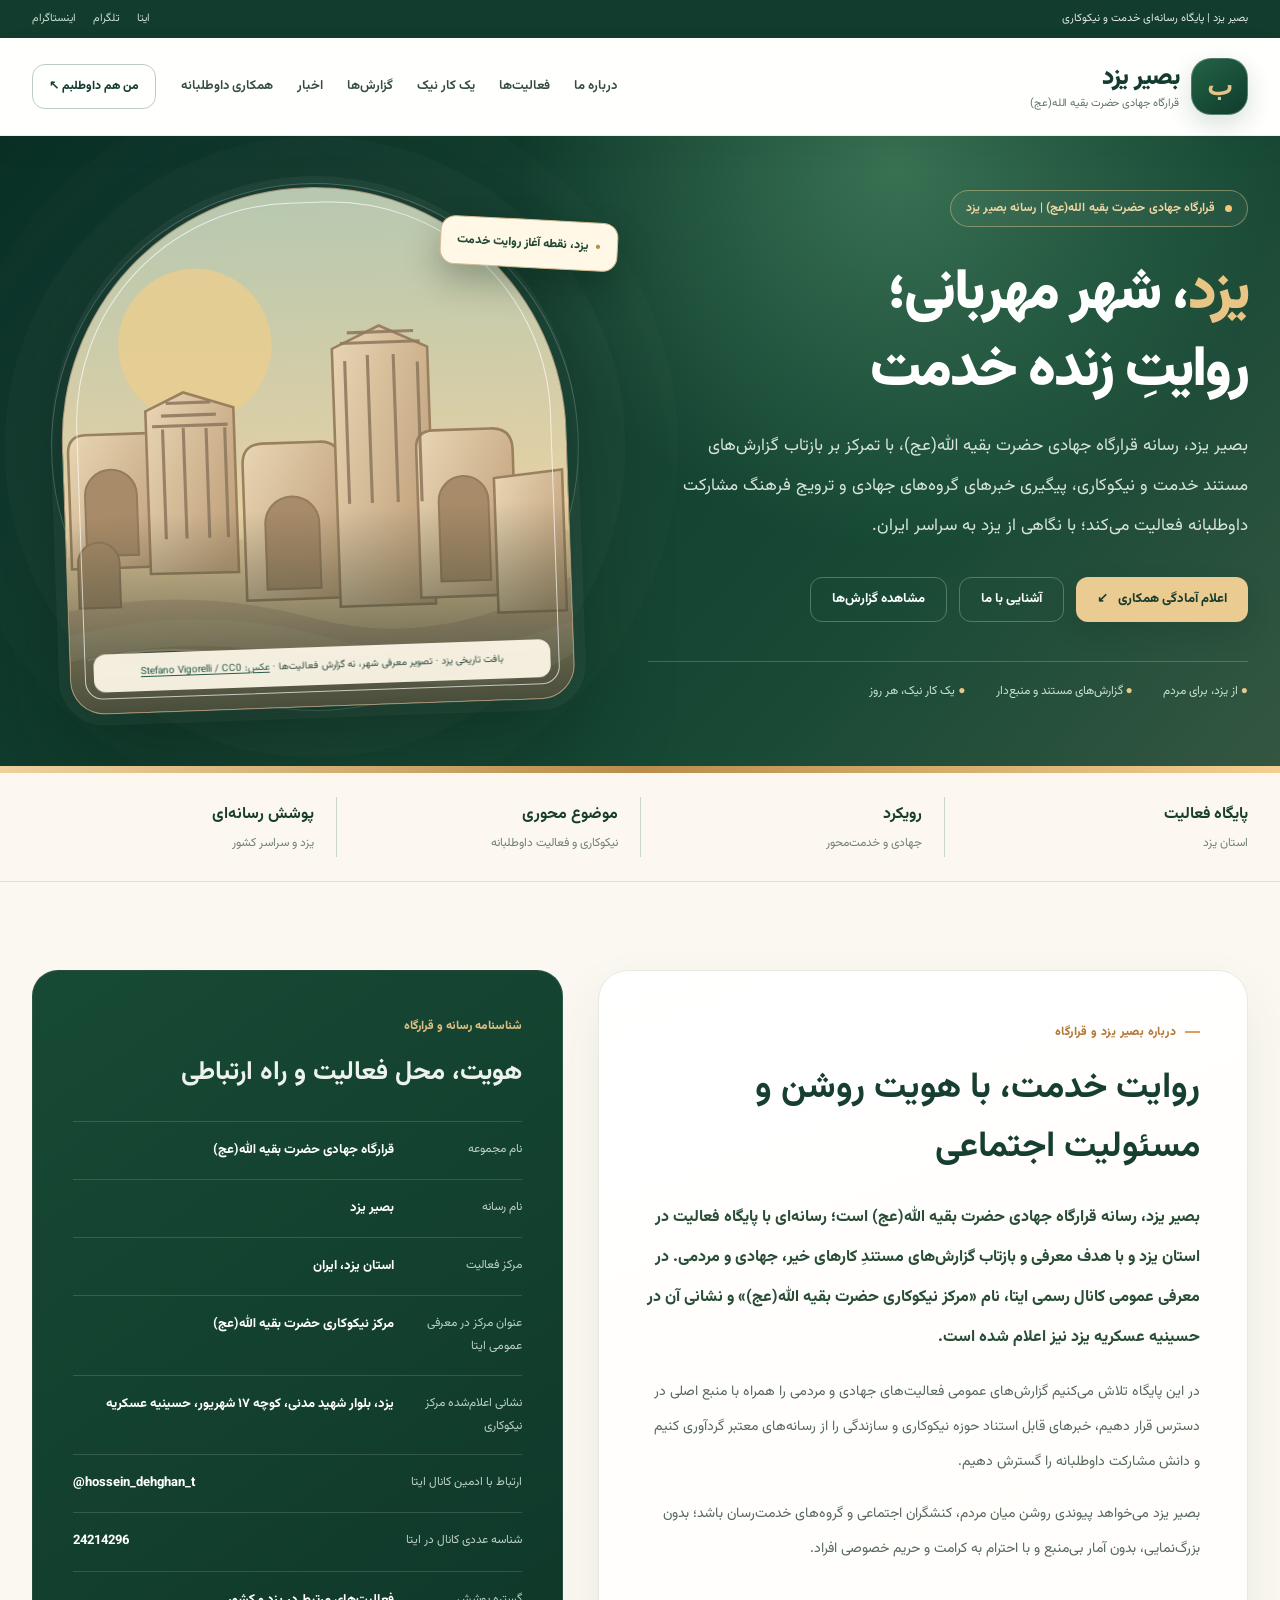
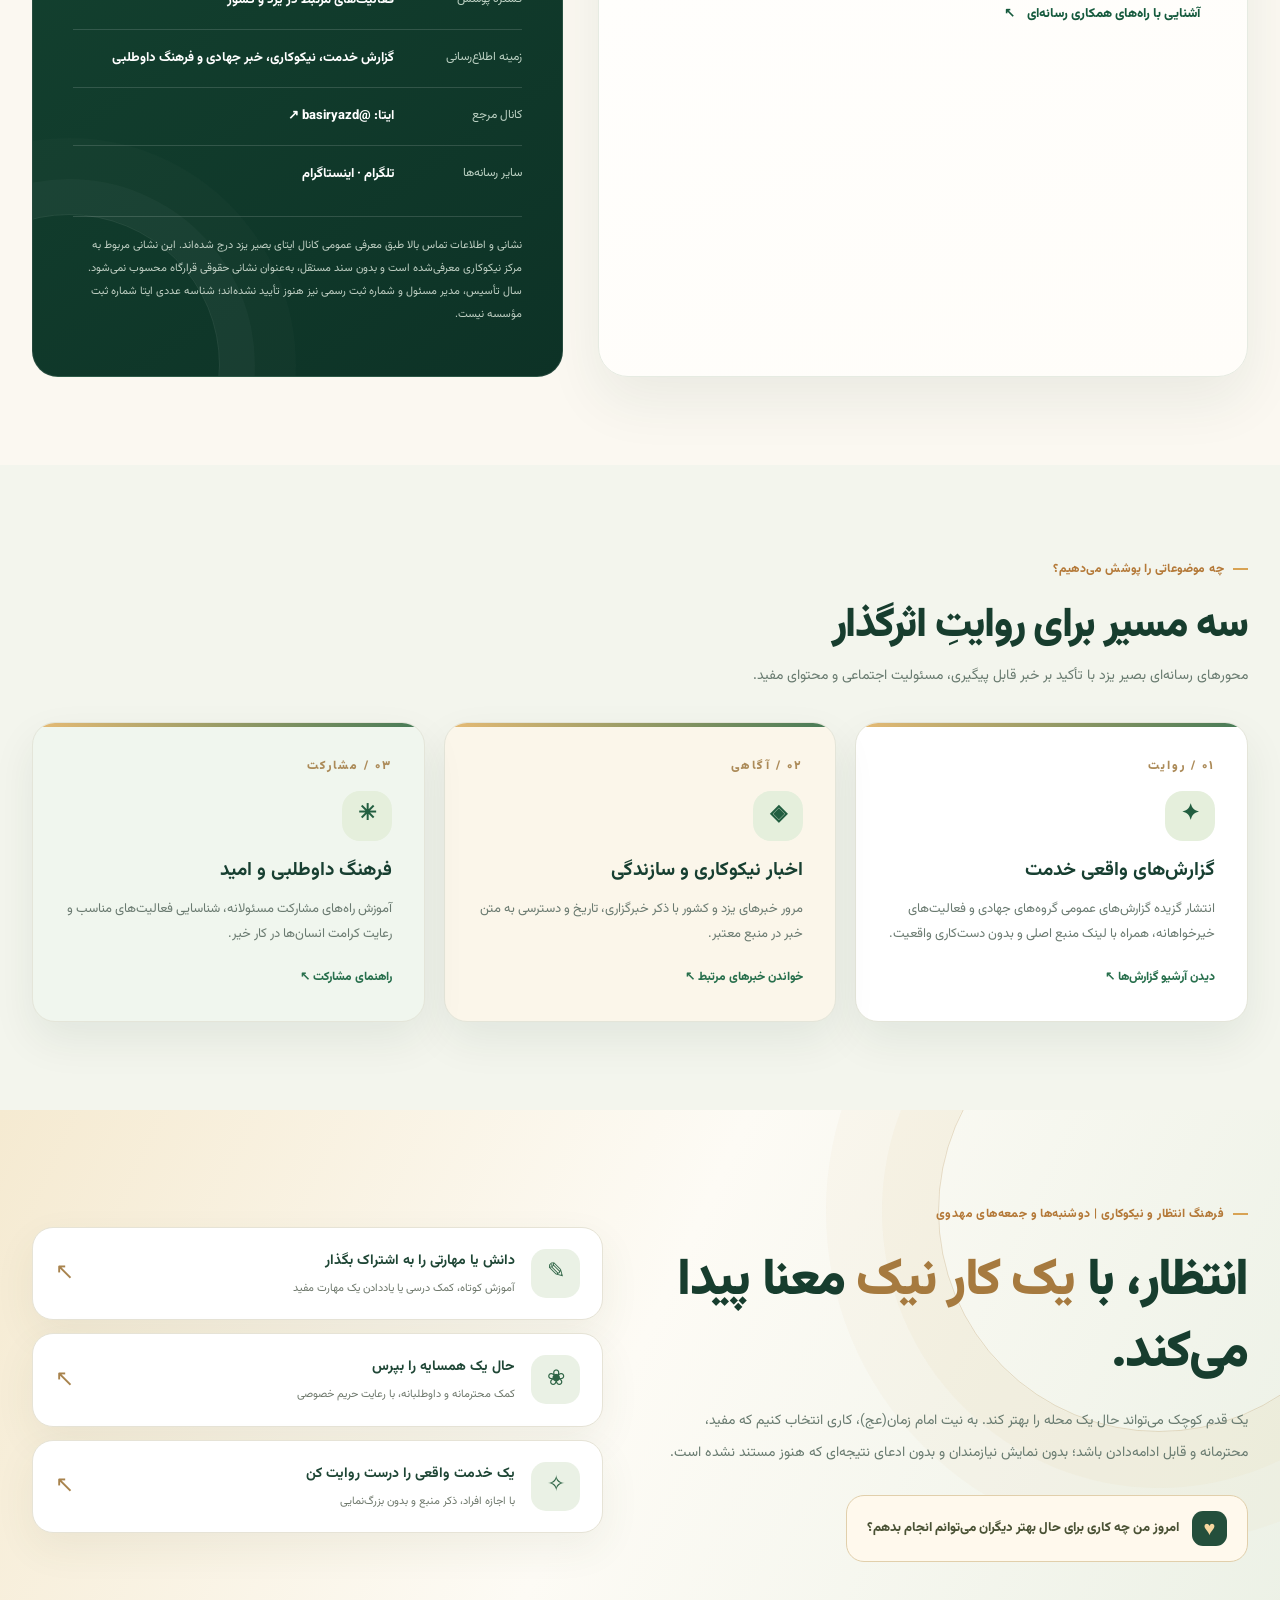
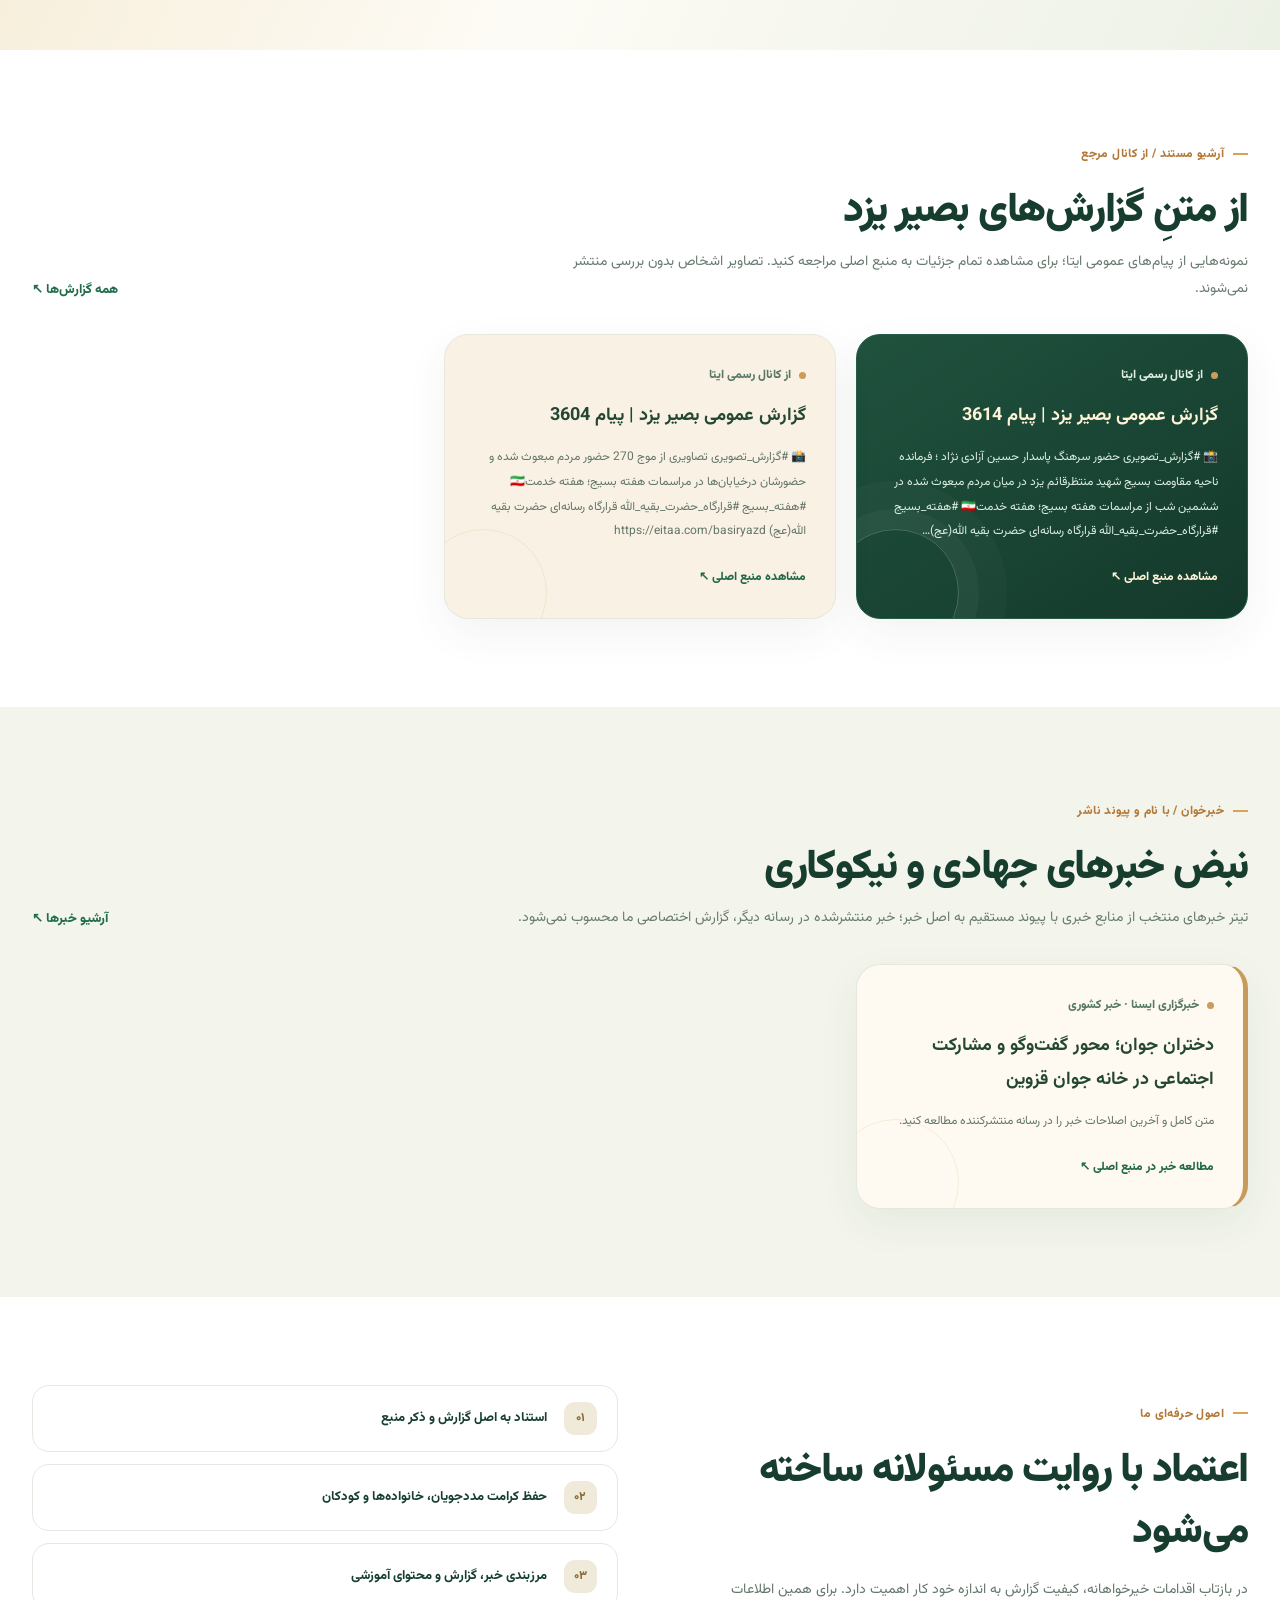
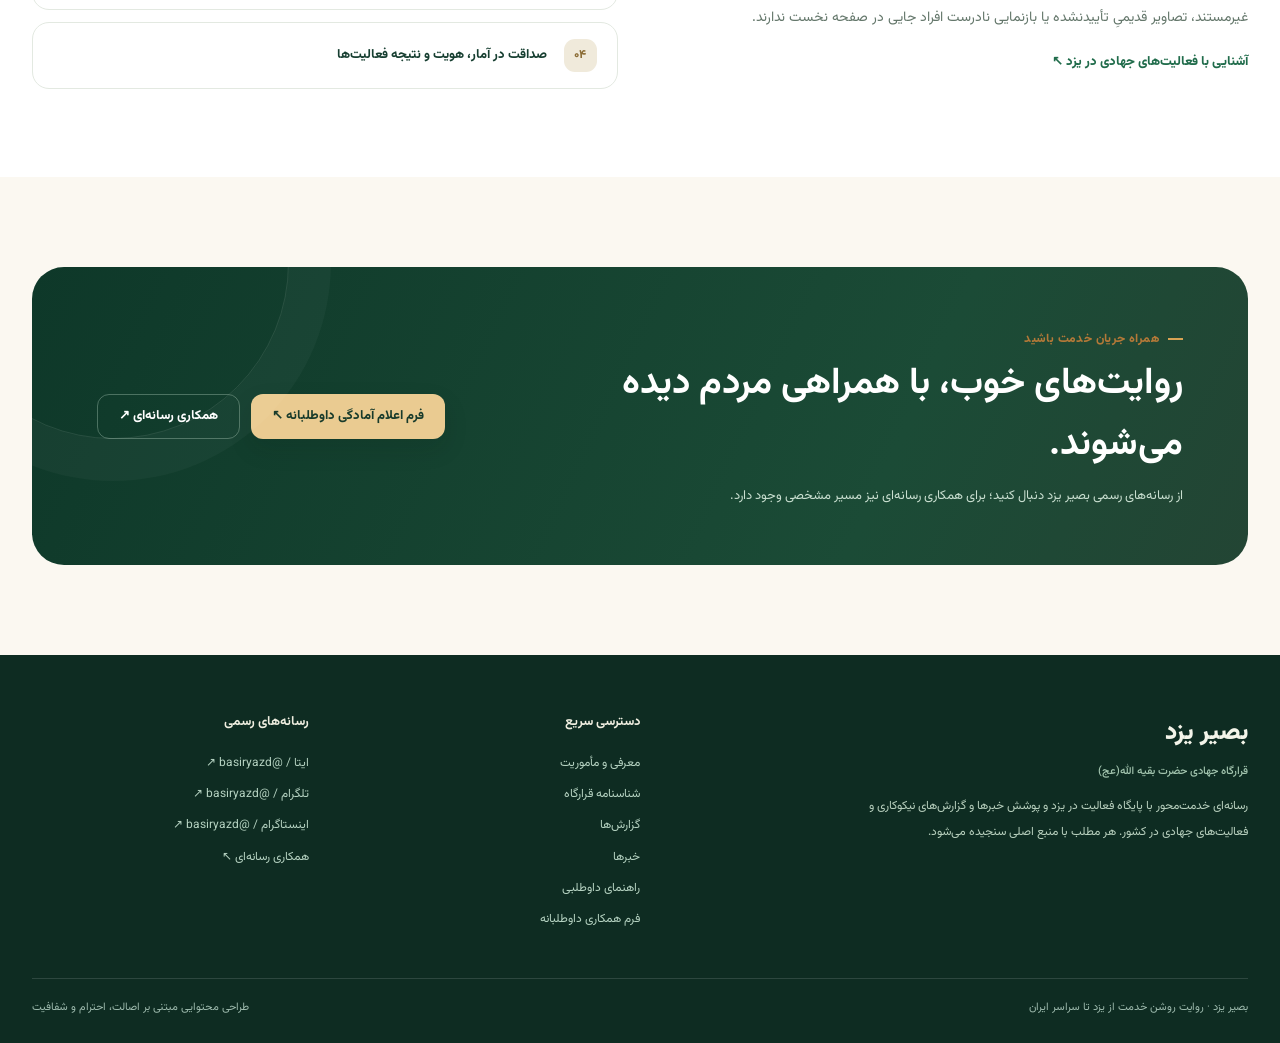
==== commit 871d4f86: "Update Basir public newsroom with attributed sources [skip ci]" ====
--- a/basir-social/site/index.html
+++ b/basir-social/site/index.html
@@ -247,16 +247,14 @@
 <section class="section section-white" id="reports"><div class="container"><div class="section-head"><div><span class="overline">آرشیو مستند / از کانال مرجع</span><h2 class="section-title">از متنِ گزارش‌های بصیر یزد</h2><p class="section-desc">نمونه‌هایی از پیام‌های عمومی ایتا؛ برای مشاهده تمام جزئیات به منبع اصلی مراجعه کنید. تصاویر اشخاص بدون بررسی منتشر نمی‌شوند.</p></div><a class="text-link" href="reports.html">همه گزارش‌ها ↖</a></div>
 <div class="feed-grid" id="reportsList" aria-live="polite">
 <!-- BASIR_REPORTS_START -->
-<article class="feed-card"><span class="tag">از کانال رسمی ایتا</span><h3>گزارش عمومی بصیر یزد | پیام 3574</h3><p>📸 #گزارش_تصویری | هم‌اکنون لحظاتی از سخنرانی جناب آقای دکتر ابوالفضل رحمانی مشاور تغذیه در بین مردم مبعوث در ششمین شب از مراسم هفته بسیج؛ هفته خدمت 🇮🇷 در میدان سید گلسرخ #هفته_بسیج #قرارگاه_حضرت_بقیه_الله قرارگاه رسانه‌ای حضرت بقیه الله(عج) https://e…</p><a href="https://eitaa.com/basiryazd/3574" target="_blank" rel="noopener noreferrer">مشاهده منبع اصلی ↖</a></article>
-<article class="feed-card"><span class="tag">از کانال رسمی ایتا</span><h3>گزارش عمومی بصیر یزد | پیام 3573</h3><p>🌱 هفته خدمت؛ فرصتی برای همدلی، همراهی و حل مشکلات گاهی یک مشورت درست می‌تونه مسیر زندگی رو تغییر بده... به مناسبت هفته خدمت، فرصتی فراهم شده تا شما عزیزان بتونید به‌صورت رایگان از خدمات مشاوره در زمینه‌های مختلف بهره‌مند بشید. 📚 مشاوره تحصیلی و درسی …</p><a href="https://eitaa.com/basiryazd/3573" target="_blank" rel="noopener noreferrer">مشاهده منبع اصلی ↖</a></article>
-<article class="feed-card"><span class="tag">از کانال رسمی ایتا</span><h3>گزارش عمومی بصیر یزد | پیام 3565</h3><p>🎥 #گزارش_ویدیوی لحظات پر از استرس در شبیه‌ساز امداد و نجات که توسط #هلال_احمر و #آتش_نشانی در پنجمین شب از مراسمات هفته بسیج؛ هفته خدمت میدان سید گلسرخ 🇮🇷 #هفته_بسیج #قرارگاه_حضرت_بقیه_الله قرارگاه رسانه‌ای حضرت بقیه الله(عج) https://eitaa.com/basiry…</p><a href="https://eitaa.com/basiryazd/3565" target="_blank" rel="noopener noreferrer">مشاهده منبع اصلی ↖</a></article>
+<article class="feed-card"><span class="tag">از کانال رسمی ایتا</span><h3>گزارش عمومی بصیر یزد | پیام 3614</h3><p>📸 #گزارش_تصویری حضور سرهنگ پاسدار حسین آزادی نژاد ؛ فرمانده ناحیه مقاومت بسیج شهید منتظرقائم یزد در میان مردم مبعوث شده در ششمین شب از مراسمات هفته بسیج؛ هفته خدمت🇮🇷 #هفته_بسیج #قرارگاه_حضرت_بقیه_الله قرارگاه رسانه‌ای حضرت بقیه الله(عج) https://eitaa…</p><a href="https://eitaa.com/basiryazd/3614" target="_blank" rel="noopener noreferrer">مشاهده منبع اصلی ↖</a></article>
+<article class="feed-card"><span class="tag">از کانال رسمی ایتا</span><h3>گزارش عمومی بصیر یزد | پیام 3604</h3><p>📸 #گزارش_تصویری تصاویری از موج 270 حضور مردم مبعوث شده و حضورشان درخیابان‌ها در مراسمات هفته بسیج؛ هفته خدمت🇮🇷 #هفته_بسیج #قرارگاه_حضرت_بقیه_الله قرارگاه رسانه‌ای حضرت بقیه الله(عج) https://eitaa.com/basiryazd</p><a href="https://eitaa.com/basiryazd/3604" target="_blank" rel="noopener noreferrer">مشاهده منبع اصلی ↖</a></article>
 <!-- BASIR_REPORTS_END -->
 </div></div></section>
 <section class="section section-tinted" id="news"><div class="container"><div class="section-head"><div><span class="overline">خبرخوان / با نام و پیوند ناشر</span><h2 class="section-title">نبض خبرهای جهادی و نیکوکاری</h2><p class="section-desc">تیتر خبرهای منتخب از منابع خبری با پیوند مستقیم به اصل خبر؛ خبر منتشرشده در رسانه دیگر، گزارش اختصاصی ما محسوب نمی‌شود.</p></div><a class="text-link" href="news.html">آرشیو خبرها ↖</a></div>
 <div class="feed-grid" id="newsList" aria-live="polite">
 <!-- BASIR_NEWS_START -->
-<article class="feed-card"><span class="tag">خبرگزاری مهر · خبر کشوری</span><h3>برگزاری بیست‌وهشتمین جشنواره خیرین مدرسه‌ساز کهگیلویه و بویراحمد</h3><p>متن کامل و آخرین اصلاحات خبر را در رسانه منتشرکننده مطالعه کنید.</p><a href="https://www.mehrnews.com/news/7023214/%D8%A8%D8%B1%DA%AF%D8%B2%D8%A7%D8%B1%DB%8C-%D8%A8%DB%8C%D8%B3%D8%AA-%D9%88%D9%87%D8%B4%D8%AA%D9%85%DB%8C%D9%86-%D8%AC%D8%B4%D9%86%D9%88%D8%A7%D8%B1%D9%87-%D8%AE%DB%8C%D8%B1%DB%8C%D9%86-%D9%85%D8%AF%D8%B1%D8%B3%D9%87-%D8%B3%D8%A7%D8%B2-%DA%A9%D9%87%DA%AF%DB%8C%D9%84%D9%88%DB%8C%D9%87-%D9%88-%D8%A8%D9%88%DB%8C%D8%B1%D8%A7%D8%AD%D9%85%D8%AF" target="_blank" rel="noopener noreferrer">مطالعه خبر در منبع اصلی ↖</a></article>
-<article class="feed-card"><span class="tag">خبرگزاری تسنیم · خبر مرتبط با یزد</span><h3>بهره‌برداری از طرح‌های محرومیت‌زدایی در مهریز</h3><p>متن کامل و آخرین اصلاحات خبر را در رسانه منتشرکننده مطالعه کنید.</p><a href="https://www.tasnimnews.ir/fa/news/1405/09/04/3758108/%D8%A8%D9%87%D8%B1%D9%87-%D8%A8%D8%B1%D8%AF%D8%A7%D8%B1%DB%8C-%D8%A7%D8%B2-%D8%B7%D8%B1%D8%AD-%D9%87%D8%A7%DB%8C-%D9%85%D8%AD%D8%B1%D9%88%D9%85%DB%8C%D8%AA-%D8%B2%D8%AF%D8%A7%DB%8C%DB%8C-%D8%AF%D8%B1-%D9%85%D9%87%D8%B1%DB%8C%D8%B2" target="_blank" rel="noopener noreferrer">مطالعه خبر در منبع اصلی ↖</a></article>
+<article class="feed-card"><span class="tag">خبرگزاری ایسنا · خبر کشوری</span><h3>دختران جوان؛ محور گفت‌وگو و مشارکت اجتماعی در خانه جوان قزوین</h3><p>متن کامل و آخرین اصلاحات خبر را در رسانه منتشرکننده مطالعه کنید.</p><a href="https://www.isna.ir/news/1405090503565/%D8%AF%D8%AE%D8%AA%D8%B1%D8%A7%D9%86-%D8%AC%D9%88%D8%A7%D9%86-%D9%85%D8%AD%D9%88%D8%B1-%DA%AF%D9%81%D8%AA-%D9%88%DA%AF%D9%88-%D9%88-%D9%85%D8%B4%D8%A7%D8%B1%DA%A9%D8%AA-%D8%A7%D8%AC%D8%AA%D9%85%D8%A7%D8%B9%DB%8C-%D8%AF%D8%B1-%D8%AE%D8%A7%D9%86%D9%87-%D8%AC%D9%88%D8%A7%D9%86-%D9%82%D8%B2%D9%88%DB%8C%D9%86" target="_blank" rel="noopener noreferrer">مطالعه خبر در منبع اصلی ↖</a></article>
 <!-- BASIR_NEWS_END -->
 </div></div></section>
 <section class="section section-white" id="values"><div class="container principles">
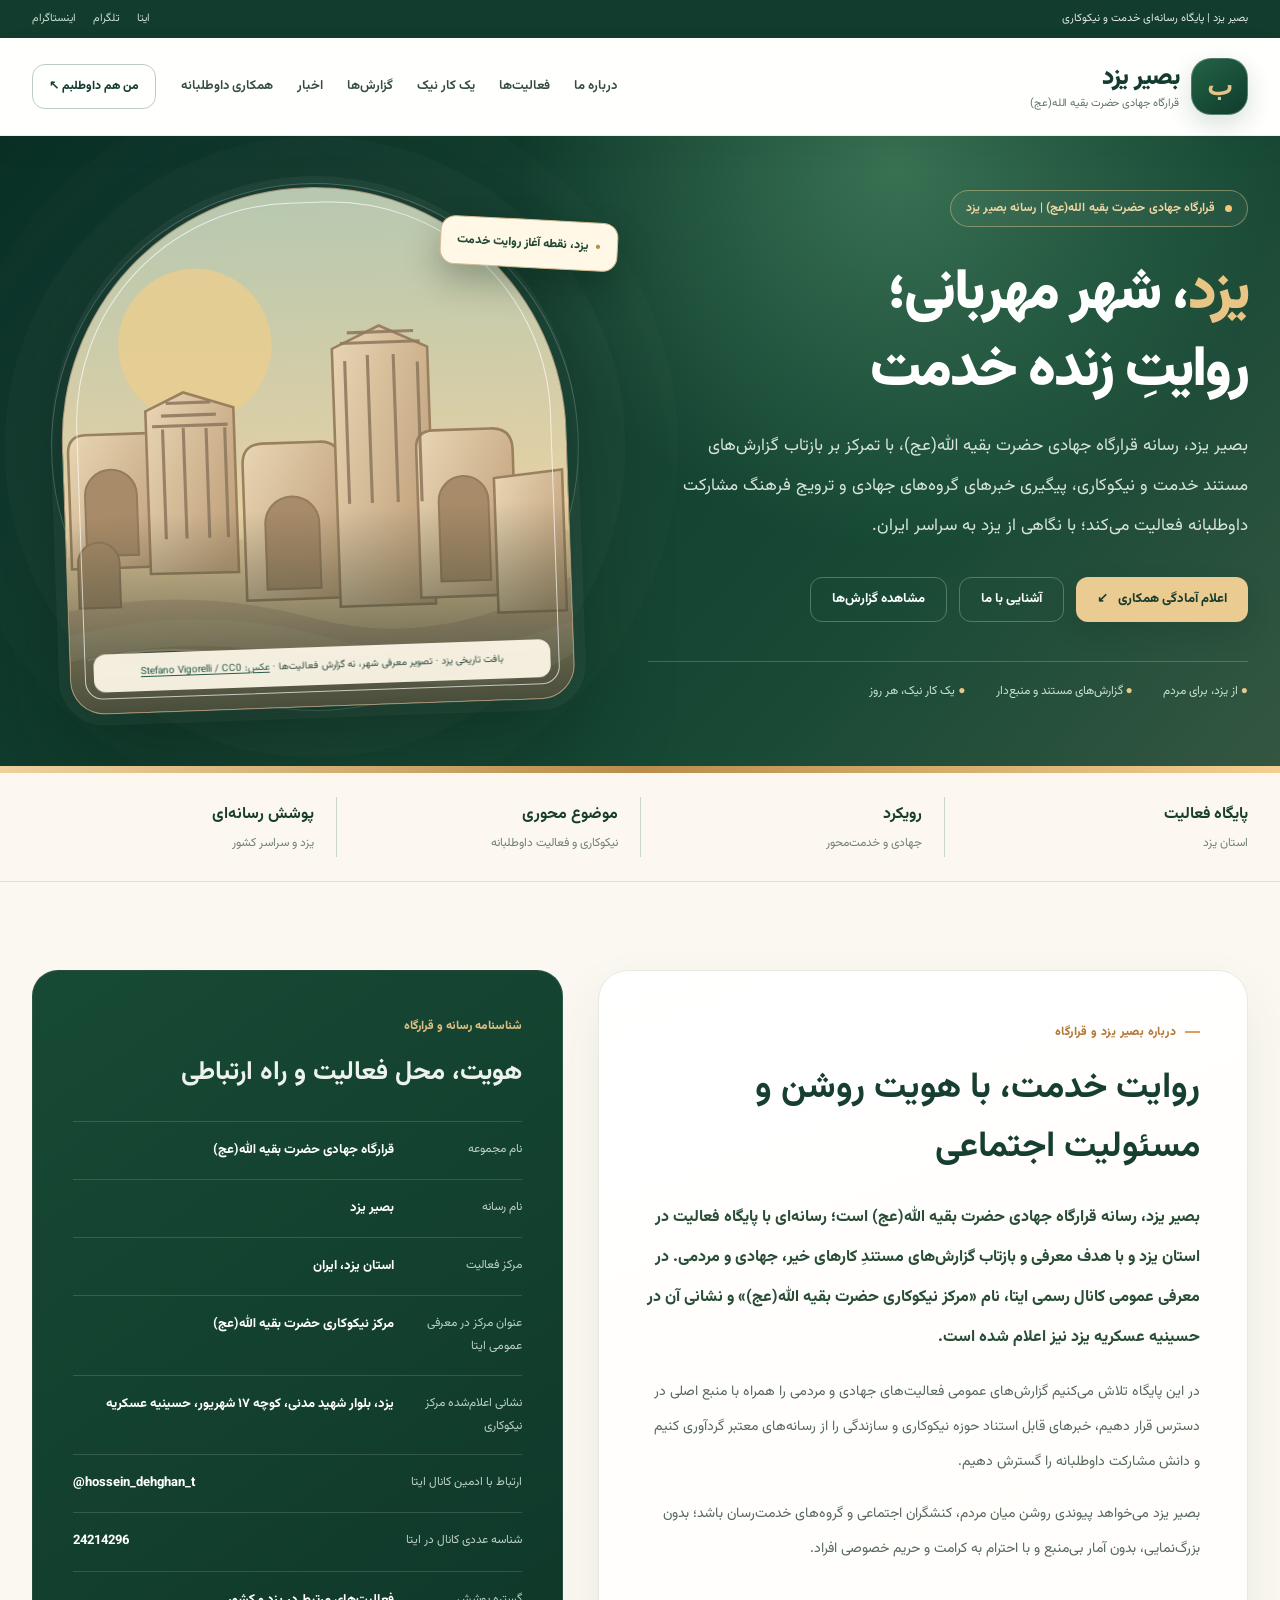
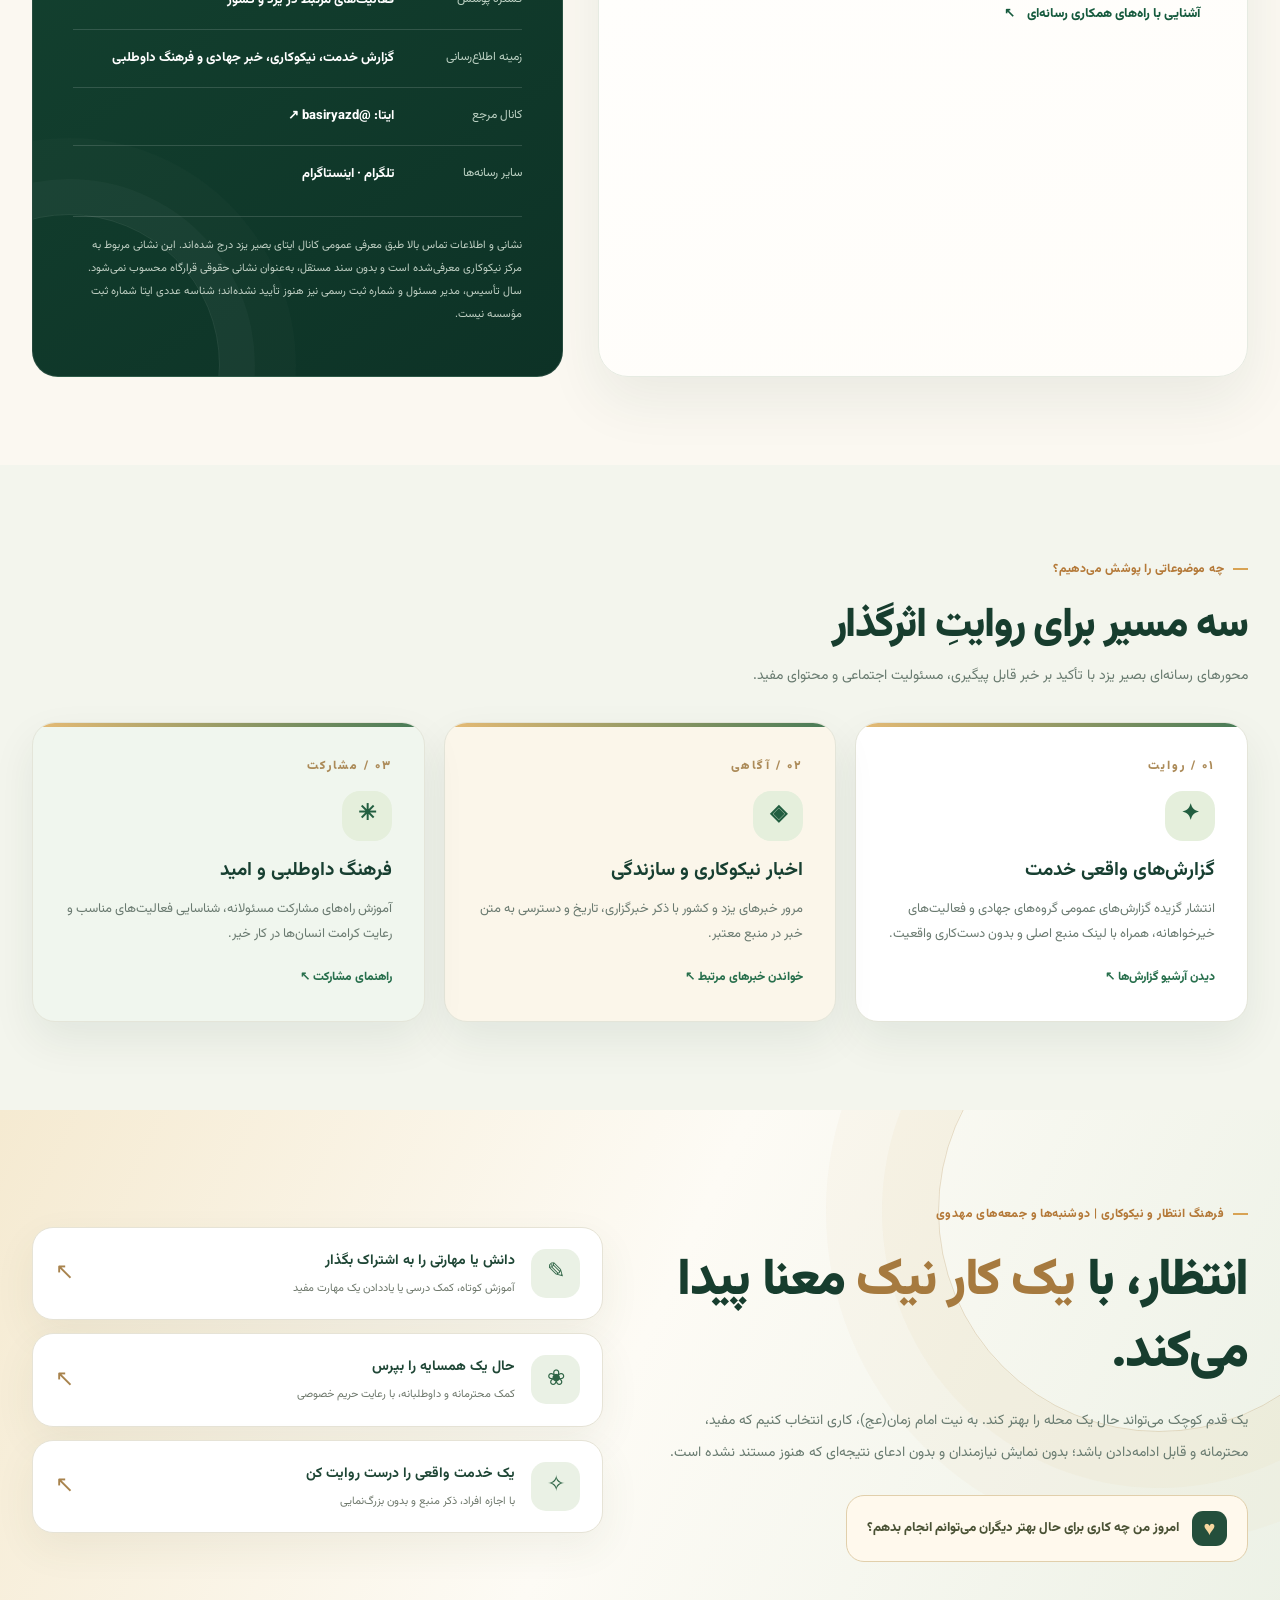
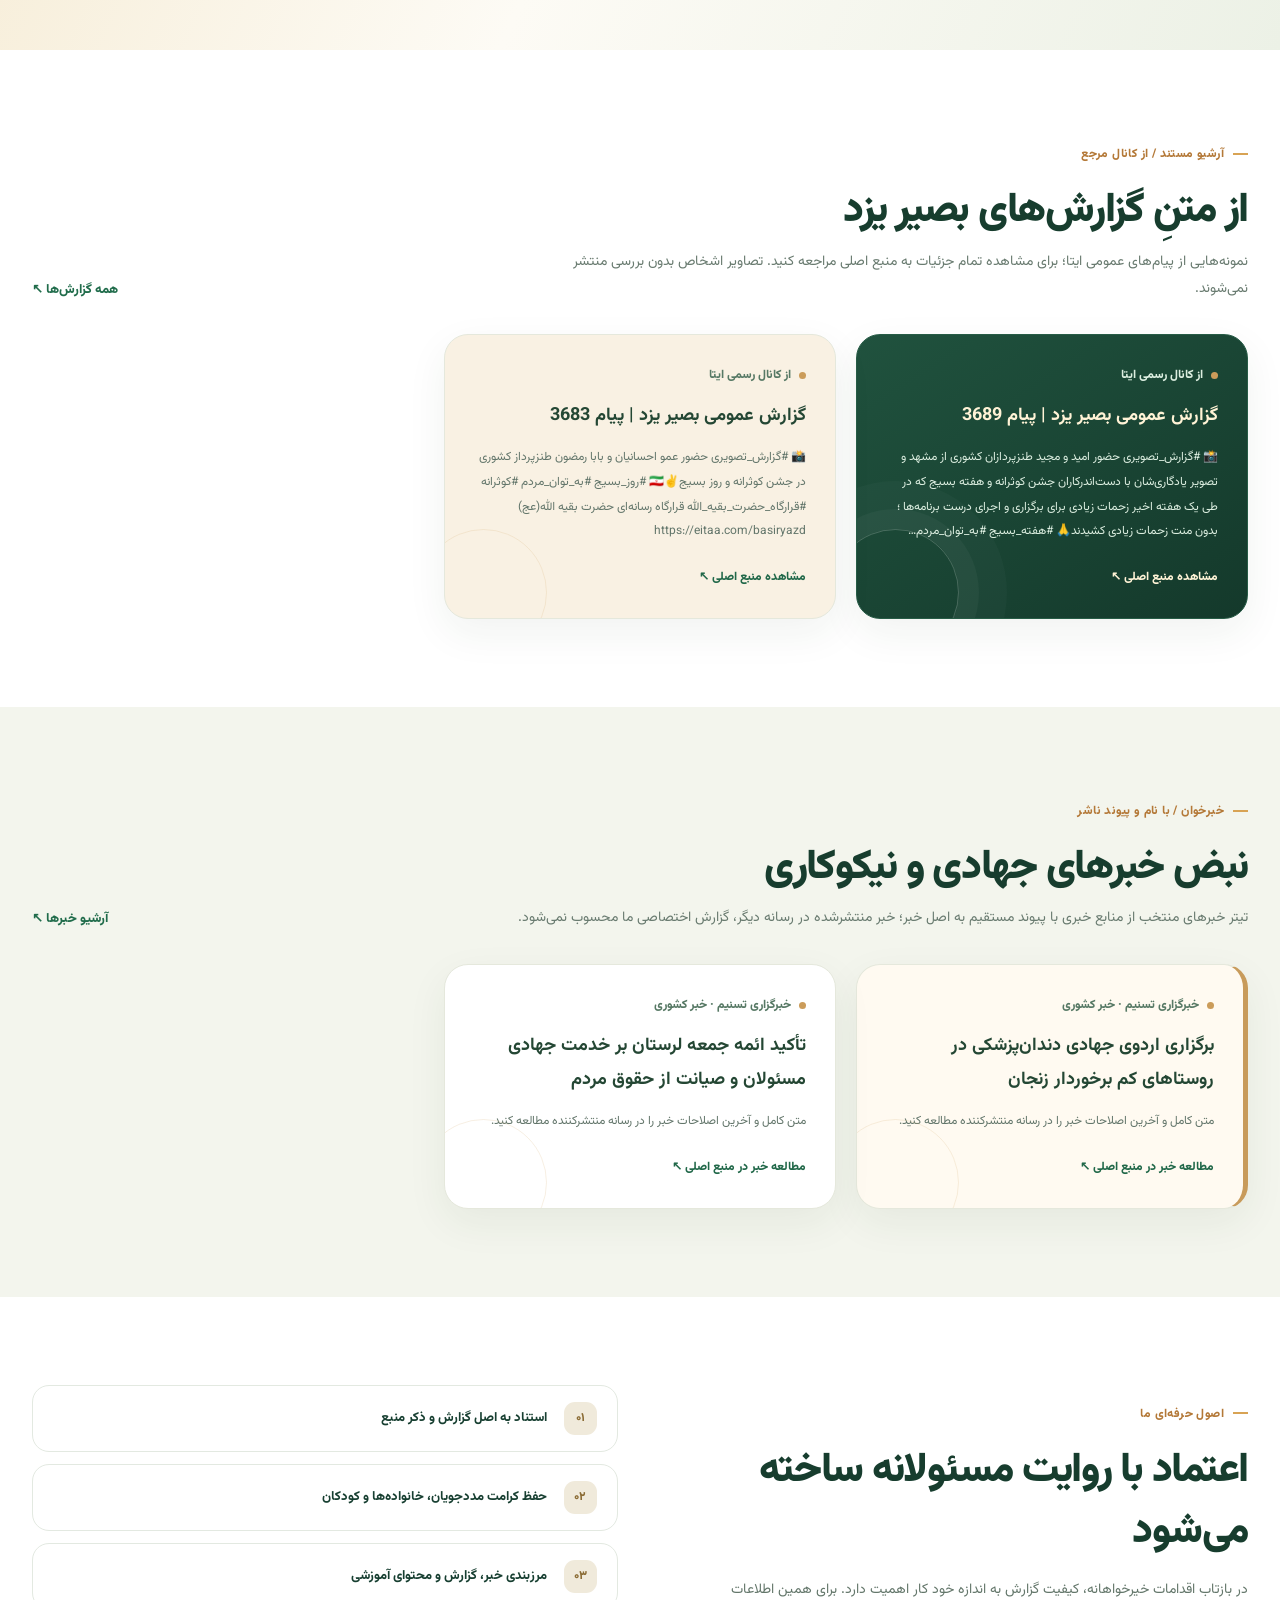
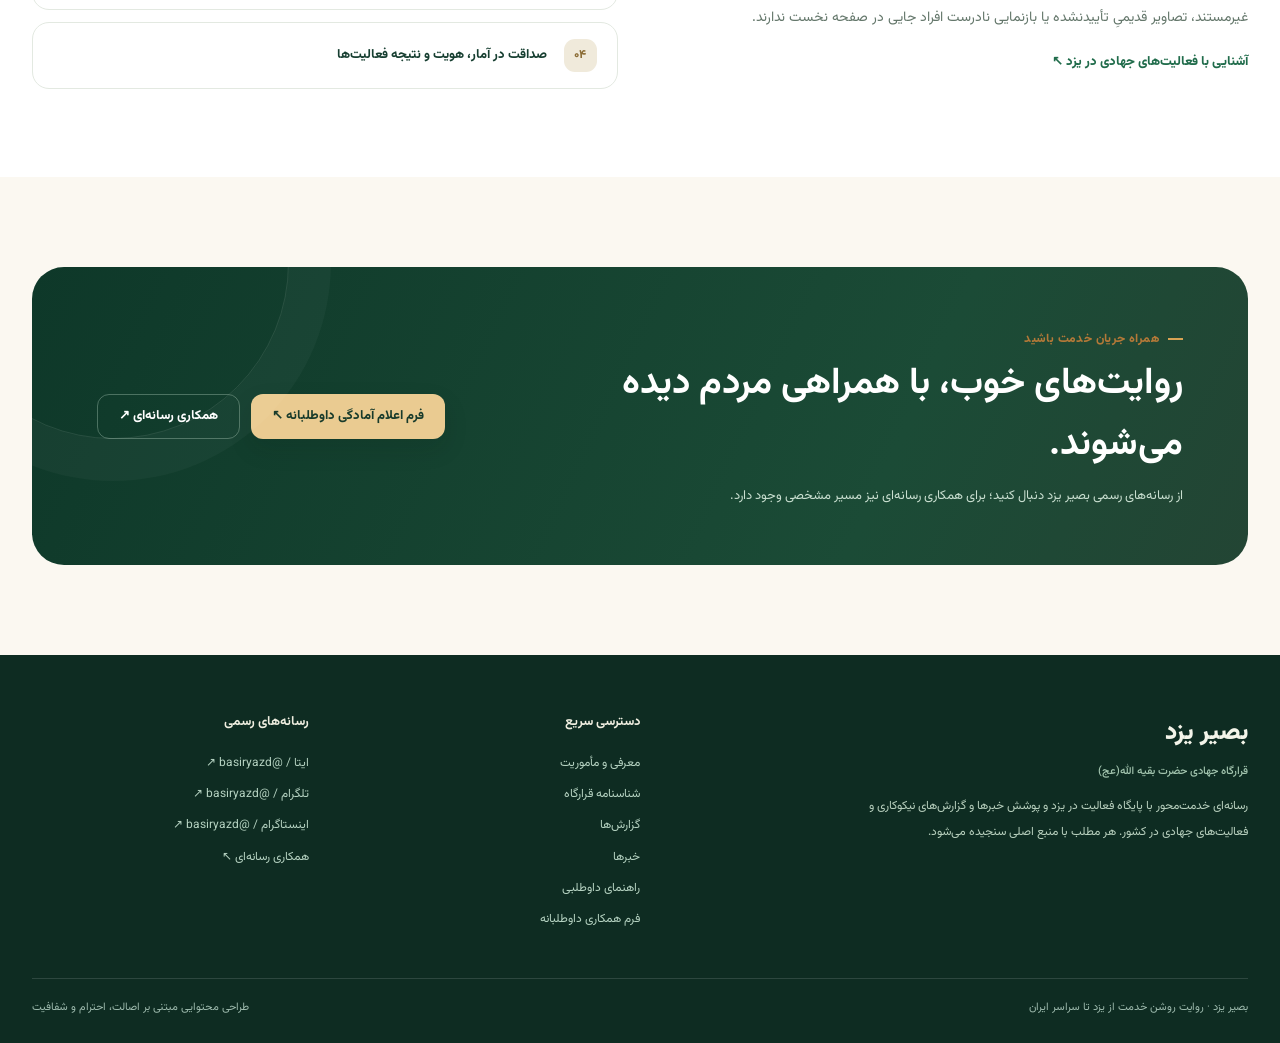
==== commit b70a32fc: "Update Basir public newsroom with attributed sources [skip ci]" ====
--- a/basir-social/site/index.html
+++ b/basir-social/site/index.html
@@ -247,14 +247,15 @@
 <section class="section section-white" id="reports"><div class="container"><div class="section-head"><div><span class="overline">آرشیو مستند / از کانال مرجع</span><h2 class="section-title">از متنِ گزارش‌های بصیر یزد</h2><p class="section-desc">نمونه‌هایی از پیام‌های عمومی ایتا؛ برای مشاهده تمام جزئیات به منبع اصلی مراجعه کنید. تصاویر اشخاص بدون بررسی منتشر نمی‌شوند.</p></div><a class="text-link" href="reports.html">همه گزارش‌ها ↖</a></div>
 <div class="feed-grid" id="reportsList" aria-live="polite">
 <!-- BASIR_REPORTS_START -->
-<article class="feed-card"><span class="tag">از کانال رسمی ایتا</span><h3>گزارش عمومی بصیر یزد | پیام 3614</h3><p>📸 #گزارش_تصویری حضور سرهنگ پاسدار حسین آزادی نژاد ؛ فرمانده ناحیه مقاومت بسیج شهید منتظرقائم یزد در میان مردم مبعوث شده در ششمین شب از مراسمات هفته بسیج؛ هفته خدمت🇮🇷 #هفته_بسیج #قرارگاه_حضرت_بقیه_الله قرارگاه رسانه‌ای حضرت بقیه الله(عج) https://eitaa…</p><a href="https://eitaa.com/basiryazd/3614" target="_blank" rel="noopener noreferrer">مشاهده منبع اصلی ↖</a></article>
-<article class="feed-card"><span class="tag">از کانال رسمی ایتا</span><h3>گزارش عمومی بصیر یزد | پیام 3604</h3><p>📸 #گزارش_تصویری تصاویری از موج 270 حضور مردم مبعوث شده و حضورشان درخیابان‌ها در مراسمات هفته بسیج؛ هفته خدمت🇮🇷 #هفته_بسیج #قرارگاه_حضرت_بقیه_الله قرارگاه رسانه‌ای حضرت بقیه الله(عج) https://eitaa.com/basiryazd</p><a href="https://eitaa.com/basiryazd/3604" target="_blank" rel="noopener noreferrer">مشاهده منبع اصلی ↖</a></article>
+<article class="feed-card"><span class="tag">از کانال رسمی ایتا</span><h3>گزارش عمومی بصیر یزد | پیام 3689</h3><p>📸 #گزارش_تصویری حضور امید و مجید طنزپردازان کشوری از مشهد و تصویر یادگاری‌شان با دست‌اندرکاران جشن کوثرانه و هفته بسیج که در طی یک هفته اخیر زحمات زیادی برای برگزاری و اجرای درست برنامه‌ها ؛ بدون منت زحمات زیادی کشیدند🙏 #هفته_بسیج #به_توان_مردم #کوثر…</p><a href="https://eitaa.com/basiryazd/3689" target="_blank" rel="noopener noreferrer">مشاهده منبع اصلی ↖</a></article>
+<article class="feed-card"><span class="tag">از کانال رسمی ایتا</span><h3>گزارش عمومی بصیر یزد | پیام 3683</h3><p>📸 #گزارش_تصویری حضور عمو احسانیان و بابا رمضون طنزپرداز کشوری در جشن کوثرانه و روز بسیج✌️🇮🇷 #روز_بسیج #به_توان_مردم #کوثرانه #قرارگاه_حضرت_بقیه_الله قرارگاه رسانه‌ای حضرت بقیه الله(عج) https://eitaa.com/basiryazd</p><a href="https://eitaa.com/basiryazd/3683" target="_blank" rel="noopener noreferrer">مشاهده منبع اصلی ↖</a></article>
 <!-- BASIR_REPORTS_END -->
 </div></div></section>
 <section class="section section-tinted" id="news"><div class="container"><div class="section-head"><div><span class="overline">خبرخوان / با نام و پیوند ناشر</span><h2 class="section-title">نبض خبرهای جهادی و نیکوکاری</h2><p class="section-desc">تیتر خبرهای منتخب از منابع خبری با پیوند مستقیم به اصل خبر؛ خبر منتشرشده در رسانه دیگر، گزارش اختصاصی ما محسوب نمی‌شود.</p></div><a class="text-link" href="news.html">آرشیو خبرها ↖</a></div>
 <div class="feed-grid" id="newsList" aria-live="polite">
 <!-- BASIR_NEWS_START -->
-<article class="feed-card"><span class="tag">خبرگزاری ایسنا · خبر کشوری</span><h3>دختران جوان؛ محور گفت‌وگو و مشارکت اجتماعی در خانه جوان قزوین</h3><p>متن کامل و آخرین اصلاحات خبر را در رسانه منتشرکننده مطالعه کنید.</p><a href="https://www.isna.ir/news/1405090503565/%D8%AF%D8%AE%D8%AA%D8%B1%D8%A7%D9%86-%D8%AC%D9%88%D8%A7%D9%86-%D9%85%D8%AD%D9%88%D8%B1-%DA%AF%D9%81%D8%AA-%D9%88%DA%AF%D9%88-%D9%88-%D9%85%D8%B4%D8%A7%D8%B1%DA%A9%D8%AA-%D8%A7%D8%AC%D8%AA%D9%85%D8%A7%D8%B9%DB%8C-%D8%AF%D8%B1-%D8%AE%D8%A7%D9%86%D9%87-%D8%AC%D9%88%D8%A7%D9%86-%D9%82%D8%B2%D9%88%DB%8C%D9%86" target="_blank" rel="noopener noreferrer">مطالعه خبر در منبع اصلی ↖</a></article>
+<article class="feed-card"><span class="tag">خبرگزاری تسنیم · خبر کشوری</span><h3>برگزاری اردوی جهادی دندان‌پزشکی در روستاهای کم برخوردار زنجان</h3><p>متن کامل و آخرین اصلاحات خبر را در رسانه منتشرکننده مطالعه کنید.</p><a href="https://www.tasnimnews.ir/fa/news/1405/09/06/3759430/%D8%A8%D8%B1%DA%AF%D8%B2%D8%A7%D8%B1%DB%8C-%D8%A7%D8%B1%D8%AF%D9%88%DB%8C-%D8%AC%D9%87%D8%A7%D8%AF%DB%8C-%D8%AF%D9%86%D8%AF%D8%A7%D9%86-%D9%BE%D8%B2%D8%B4%DA%A9%DB%8C-%D8%AF%D8%B1-%D8%B1%D9%88%D8%B3%D8%AA%D8%A7%D9%87%D8%A7%DB%8C-%DA%A9%D9%85-%D8%A8%D8%B1%D8%AE%D9%88%D8%B1%D8%AF%D8%A7%D8%B1-%D8%B2%D9%86%D8%AC%D8%A7%D9%86" target="_blank" rel="noopener noreferrer">مطالعه خبر در منبع اصلی ↖</a></article>
+<article class="feed-card"><span class="tag">خبرگزاری تسنیم · خبر کشوری</span><h3>تأکید ائمه جمعه لرستان بر خدمت جهادی مسئولان و صیانت از حقوق مردم</h3><p>متن کامل و آخرین اصلاحات خبر را در رسانه منتشرکننده مطالعه کنید.</p><a href="https://www.tasnimnews.ir/fa/news/1405/09/06/3759208/%D8%AA%D8%A3%DA%A9%DB%8C%D8%AF-%D8%A7%D8%A6%D9%85%D9%87-%D8%AC%D9%85%D8%B9%D9%87-%D9%84%D8%B1%D8%B3%D8%AA%D8%A7%D9%86-%D8%A8%D8%B1-%D8%AE%D8%AF%D9%85%D8%AA-%D8%AC%D9%87%D8%A7%D8%AF%DB%8C-%D9%85%D8%B3%D8%A6%D9%88%D9%84%D8%A7%D9%86-%D9%88-%D8%B5%DB%8C%D8%A7%D9%86%D8%AA-%D8%A7%D8%B2-%D8%AD%D9%82%D9%88%D9%82-%D9%85%D8%B1%D8%AF%D9%85" target="_blank" rel="noopener noreferrer">مطالعه خبر در منبع اصلی ↖</a></article>
 <!-- BASIR_NEWS_END -->
 </div></div></section>
 <section class="section section-white" id="values"><div class="container principles">
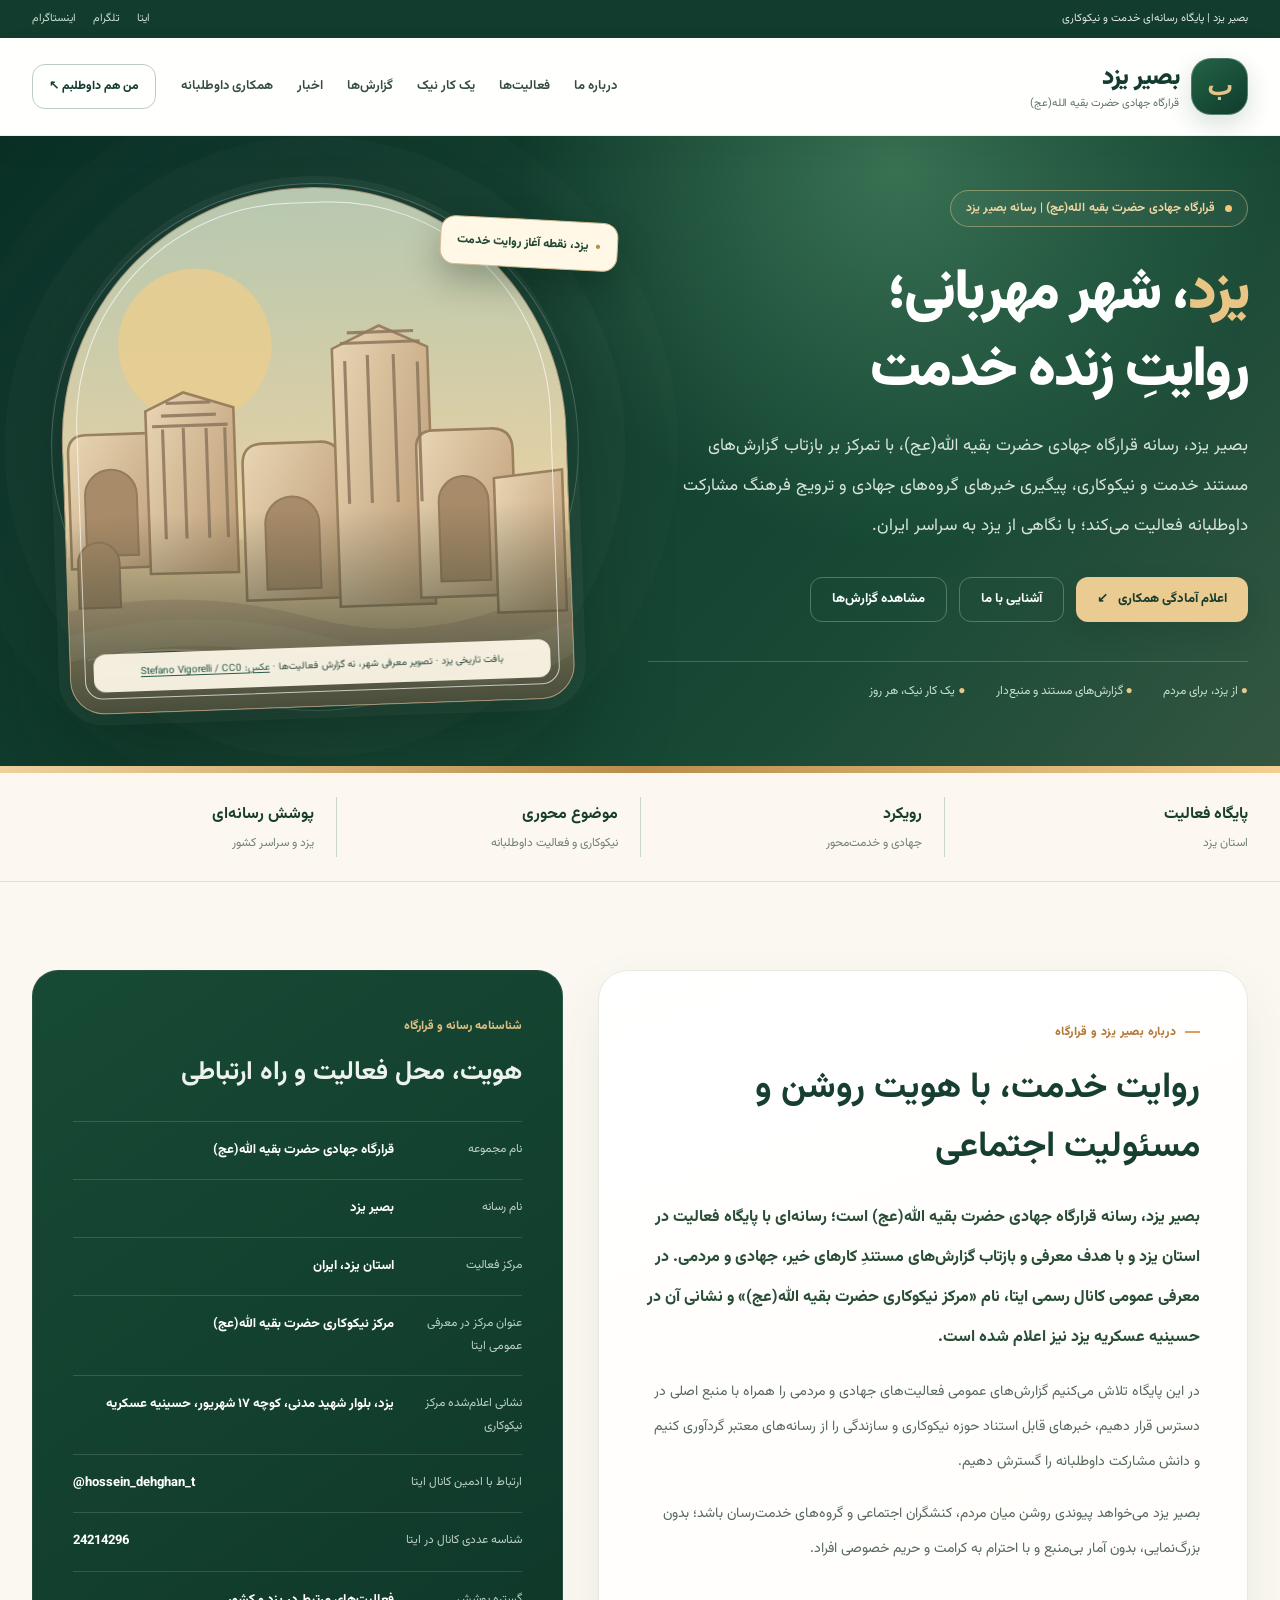
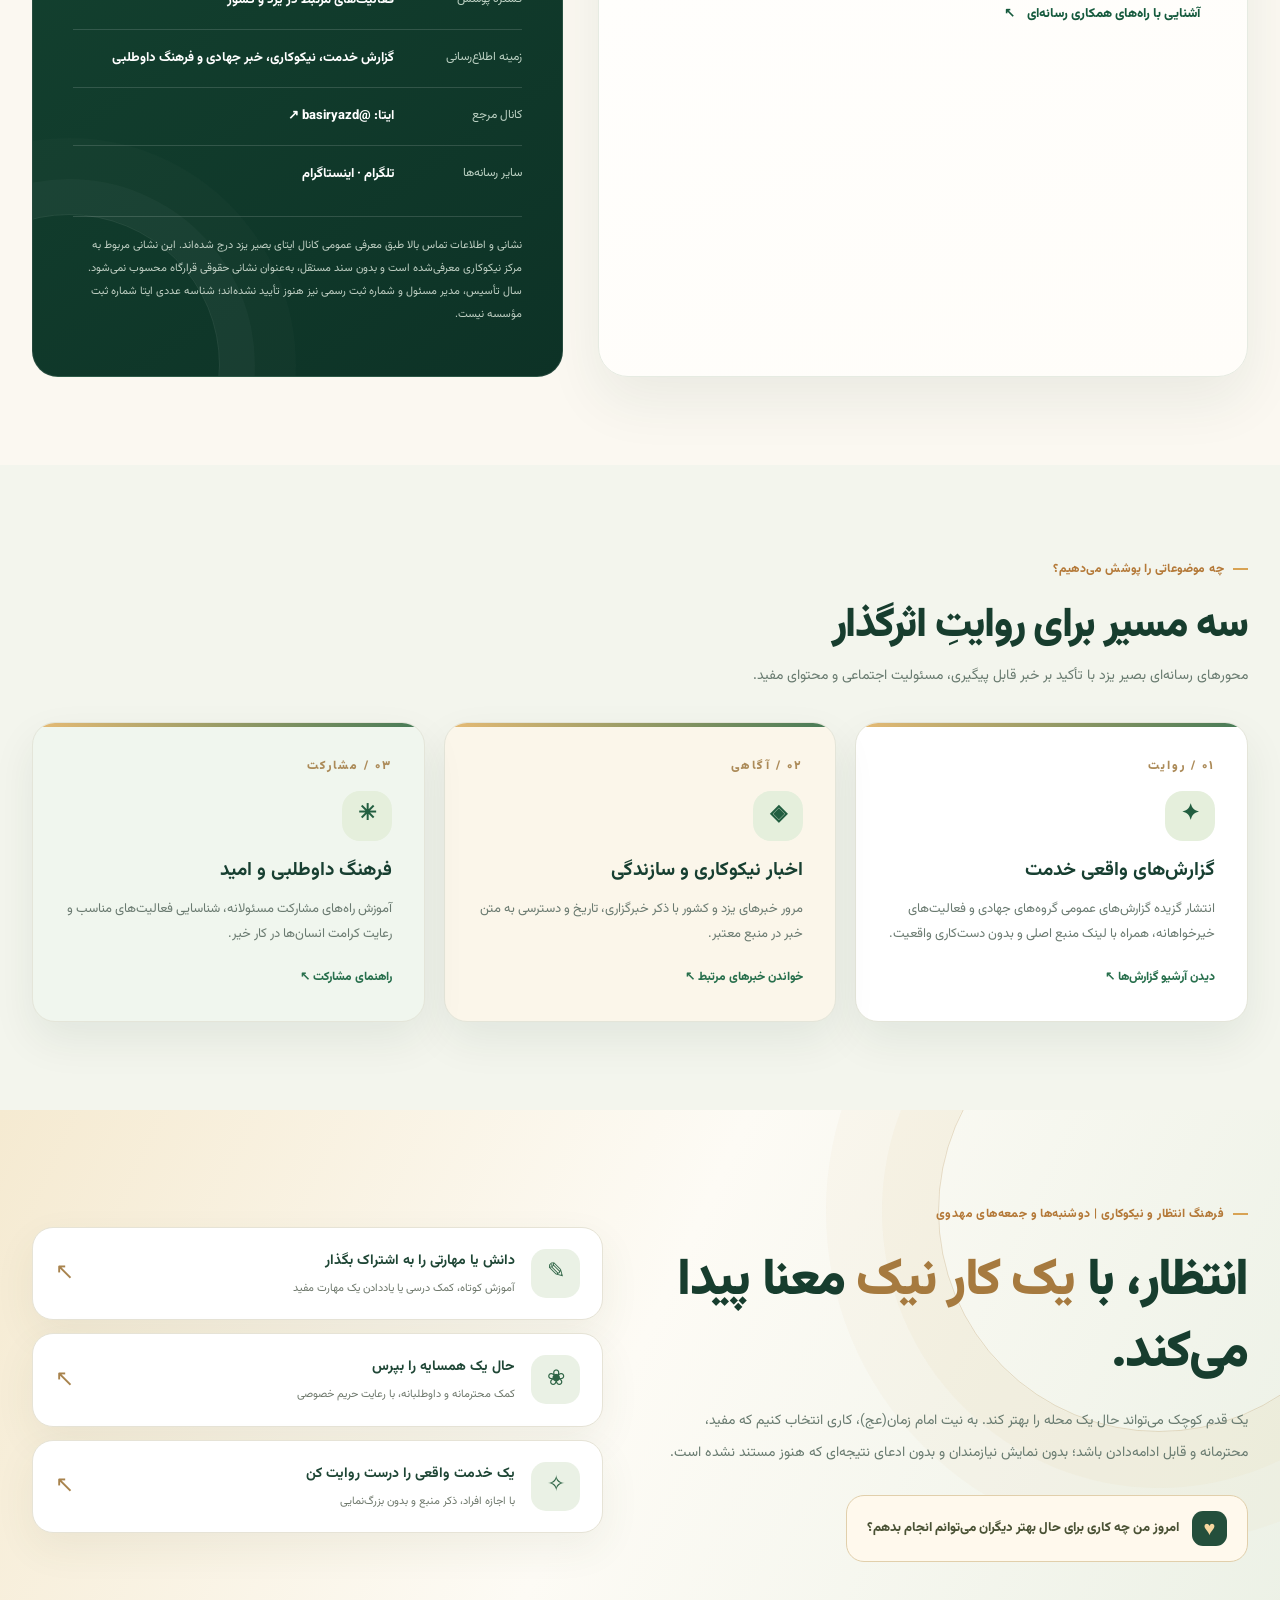
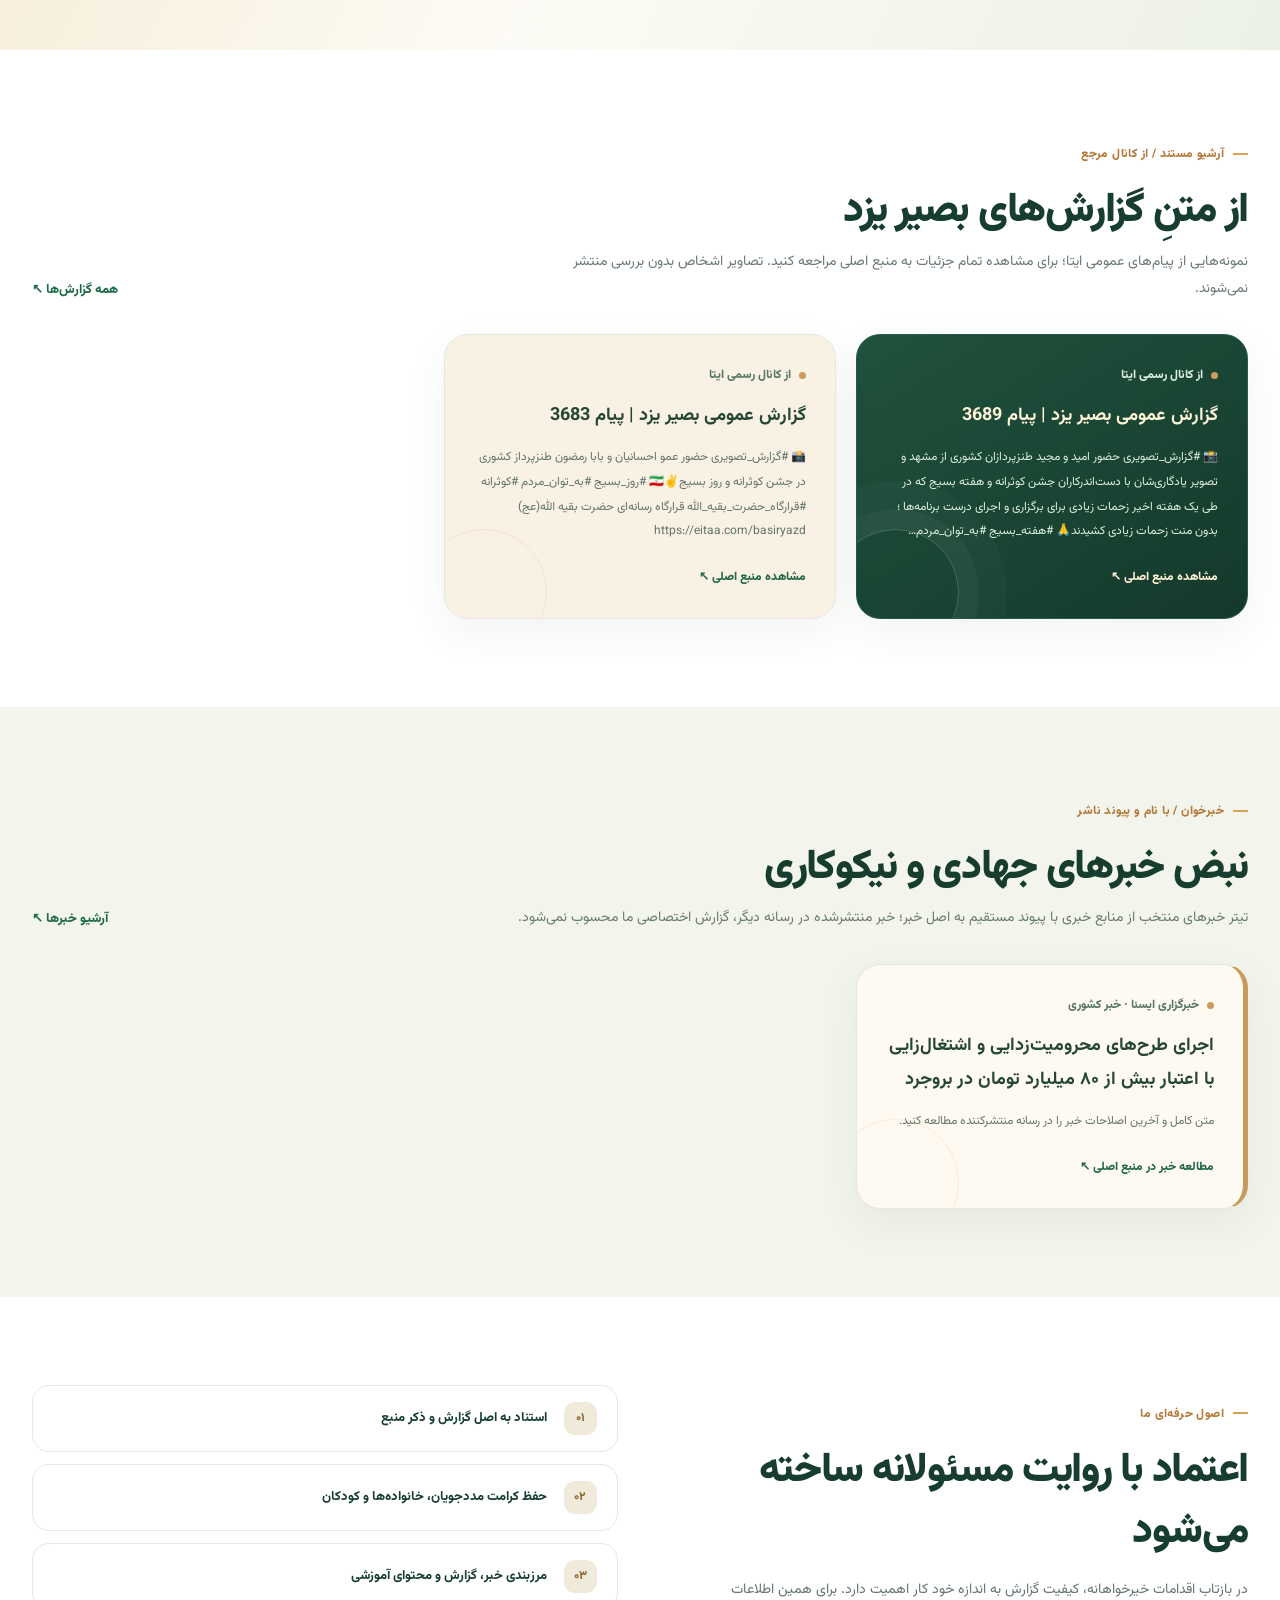
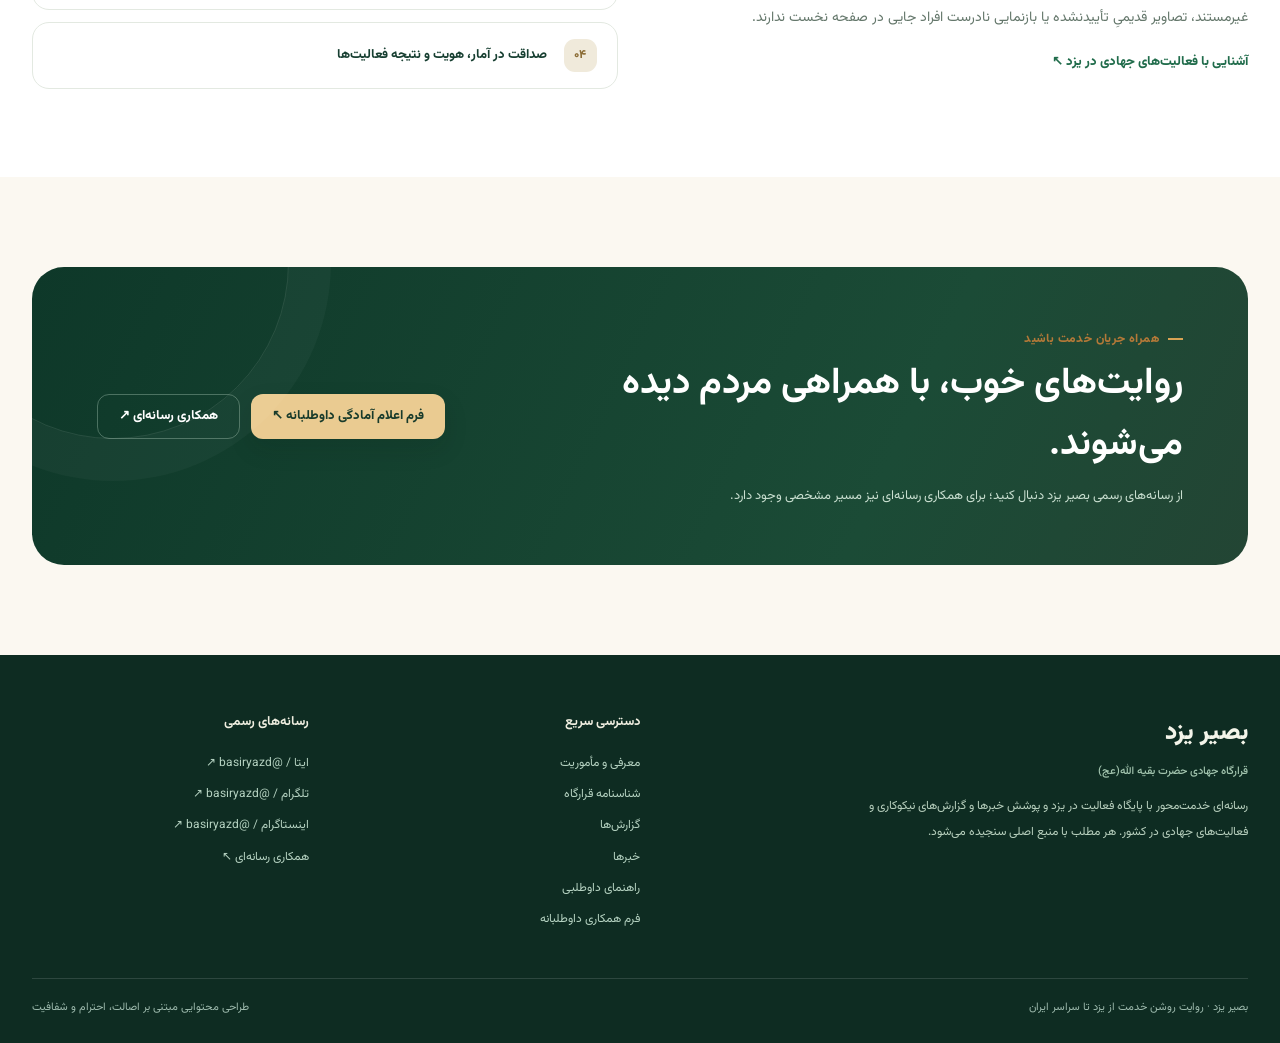
==== commit a8af288b: "Update Basir public newsroom with attributed sources [skip ci]" ====
--- a/basir-social/site/index.html
+++ b/basir-social/site/index.html
@@ -254,8 +254,7 @@
 <section class="section section-tinted" id="news"><div class="container"><div class="section-head"><div><span class="overline">خبرخوان / با نام و پیوند ناشر</span><h2 class="section-title">نبض خبرهای جهادی و نیکوکاری</h2><p class="section-desc">تیتر خبرهای منتخب از منابع خبری با پیوند مستقیم به اصل خبر؛ خبر منتشرشده در رسانه دیگر، گزارش اختصاصی ما محسوب نمی‌شود.</p></div><a class="text-link" href="news.html">آرشیو خبرها ↖</a></div>
 <div class="feed-grid" id="newsList" aria-live="polite">
 <!-- BASIR_NEWS_START -->
-<article class="feed-card"><span class="tag">خبرگزاری تسنیم · خبر کشوری</span><h3>برگزاری اردوی جهادی دندان‌پزشکی در روستاهای کم برخوردار زنجان</h3><p>متن کامل و آخرین اصلاحات خبر را در رسانه منتشرکننده مطالعه کنید.</p><a href="https://www.tasnimnews.ir/fa/news/1405/09/06/3759430/%D8%A8%D8%B1%DA%AF%D8%B2%D8%A7%D8%B1%DB%8C-%D8%A7%D8%B1%D8%AF%D9%88%DB%8C-%D8%AC%D9%87%D8%A7%D8%AF%DB%8C-%D8%AF%D9%86%D8%AF%D8%A7%D9%86-%D9%BE%D8%B2%D8%B4%DA%A9%DB%8C-%D8%AF%D8%B1-%D8%B1%D9%88%D8%B3%D8%AA%D8%A7%D9%87%D8%A7%DB%8C-%DA%A9%D9%85-%D8%A8%D8%B1%D8%AE%D9%88%D8%B1%D8%AF%D8%A7%D8%B1-%D8%B2%D9%86%D8%AC%D8%A7%D9%86" target="_blank" rel="noopener noreferrer">مطالعه خبر در منبع اصلی ↖</a></article>
-<article class="feed-card"><span class="tag">خبرگزاری تسنیم · خبر کشوری</span><h3>تأکید ائمه جمعه لرستان بر خدمت جهادی مسئولان و صیانت از حقوق مردم</h3><p>متن کامل و آخرین اصلاحات خبر را در رسانه منتشرکننده مطالعه کنید.</p><a href="https://www.tasnimnews.ir/fa/news/1405/09/06/3759208/%D8%AA%D8%A3%DA%A9%DB%8C%D8%AF-%D8%A7%D8%A6%D9%85%D9%87-%D8%AC%D9%85%D8%B9%D9%87-%D9%84%D8%B1%D8%B3%D8%AA%D8%A7%D9%86-%D8%A8%D8%B1-%D8%AE%D8%AF%D9%85%D8%AA-%D8%AC%D9%87%D8%A7%D8%AF%DB%8C-%D9%85%D8%B3%D8%A6%D9%88%D9%84%D8%A7%D9%86-%D9%88-%D8%B5%DB%8C%D8%A7%D9%86%D8%AA-%D8%A7%D8%B2-%D8%AD%D9%82%D9%88%D9%82-%D9%85%D8%B1%D8%AF%D9%85" target="_blank" rel="noopener noreferrer">مطالعه خبر در منبع اصلی ↖</a></article>
+<article class="feed-card"><span class="tag">خبرگزاری ایسنا · خبر کشوری</span><h3>اجرای طرح‌های محرومیت‌زدایی و اشتغال‌زایی با اعتبار بیش از ۸۰ میلیارد تومان در بروجرد</h3><p>متن کامل و آخرین اصلاحات خبر را در رسانه منتشرکننده مطالعه کنید.</p><a href="https://www.isna.ir/news/1405090704095/%D8%A7%D8%AC%D8%B1%D8%A7%DB%8C-%D8%B7%D8%B1%D8%AD-%D9%87%D8%A7%DB%8C-%D9%85%D8%AD%D8%B1%D9%88%D9%85%DB%8C%D8%AA-%D8%B2%D8%AF%D8%A7%DB%8C%DB%8C-%D9%88-%D8%A7%D8%B4%D8%AA%D8%BA%D8%A7%D9%84-%D8%B2%D8%A7%DB%8C%DB%8C-%D8%A8%D8%A7-%D8%A7%D8%B9%D8%AA%D8%A8%D8%A7%D8%B1-%D8%A8%DB%8C%D8%B4-%D8%A7%D8%B2-%DB%B8%DB%B0" target="_blank" rel="noopener noreferrer">مطالعه خبر در منبع اصلی ↖</a></article>
 <!-- BASIR_NEWS_END -->
 </div></div></section>
 <section class="section section-white" id="values"><div class="container principles">
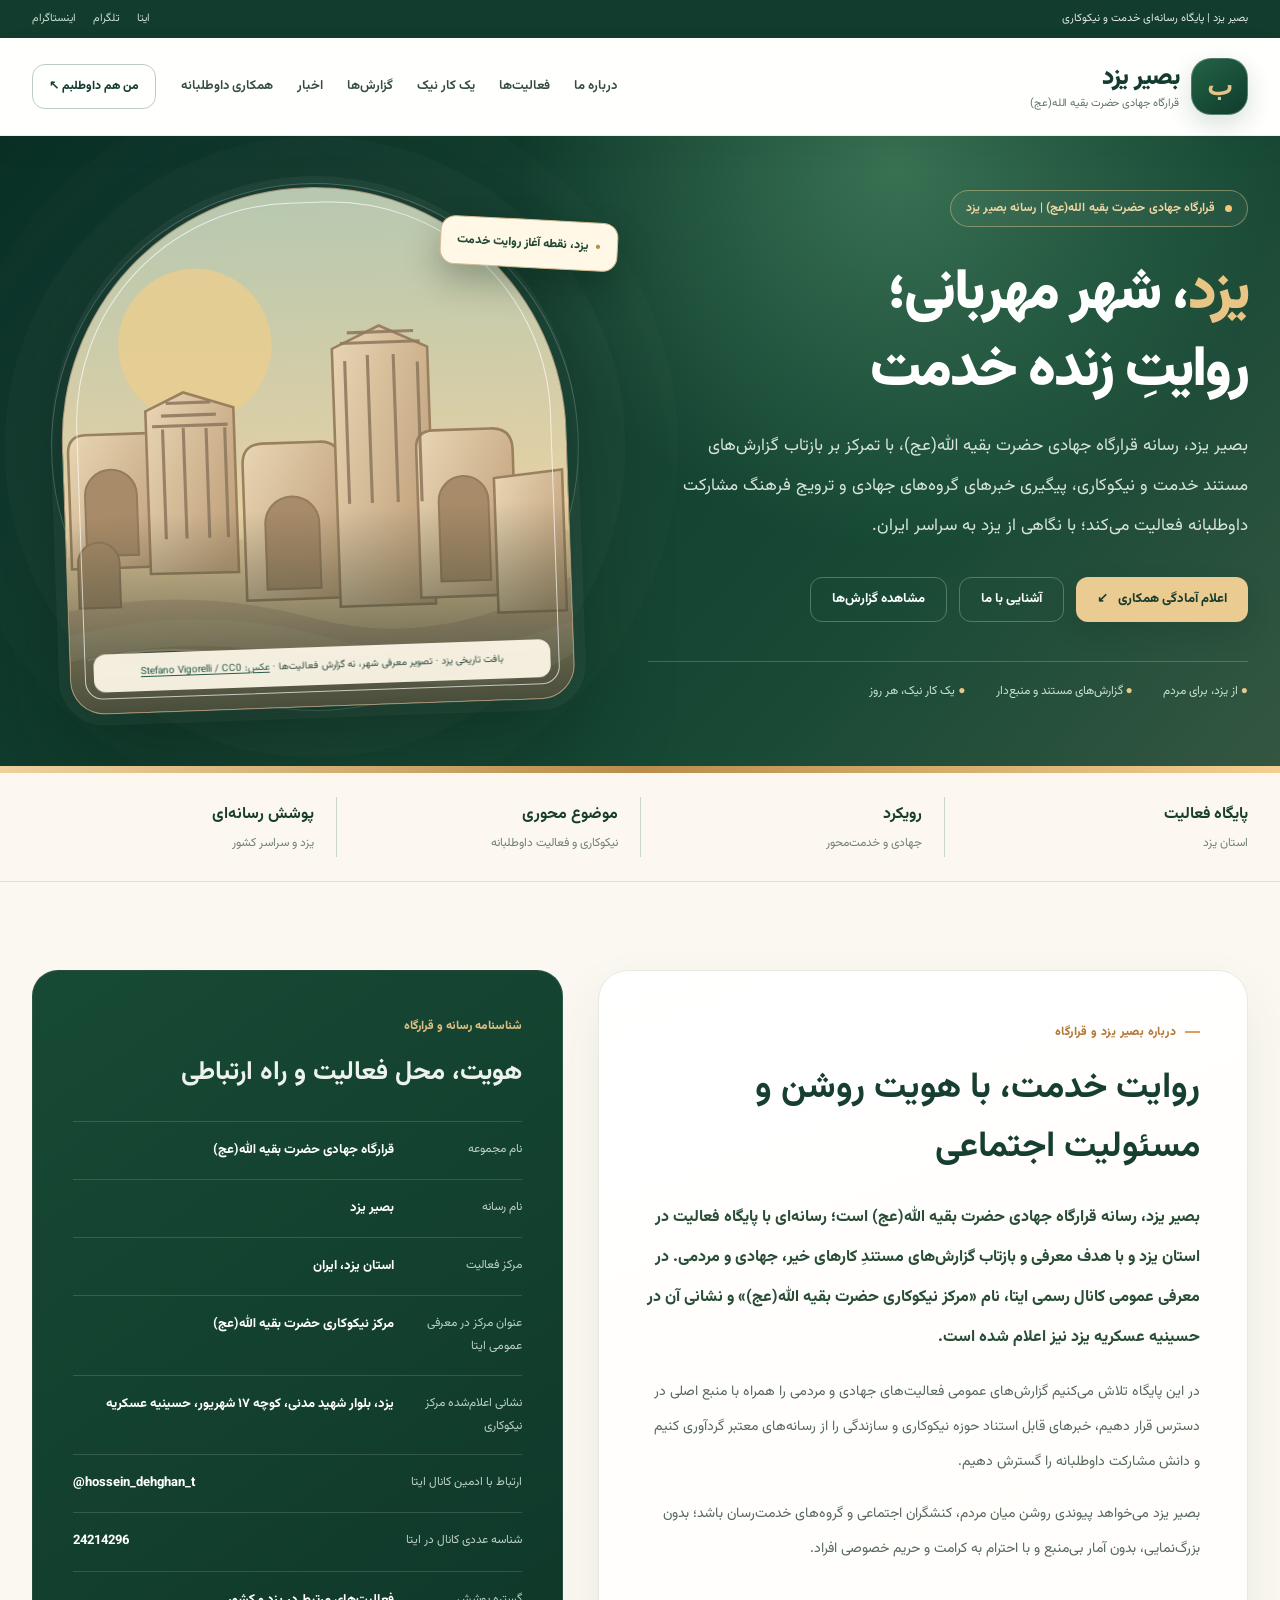
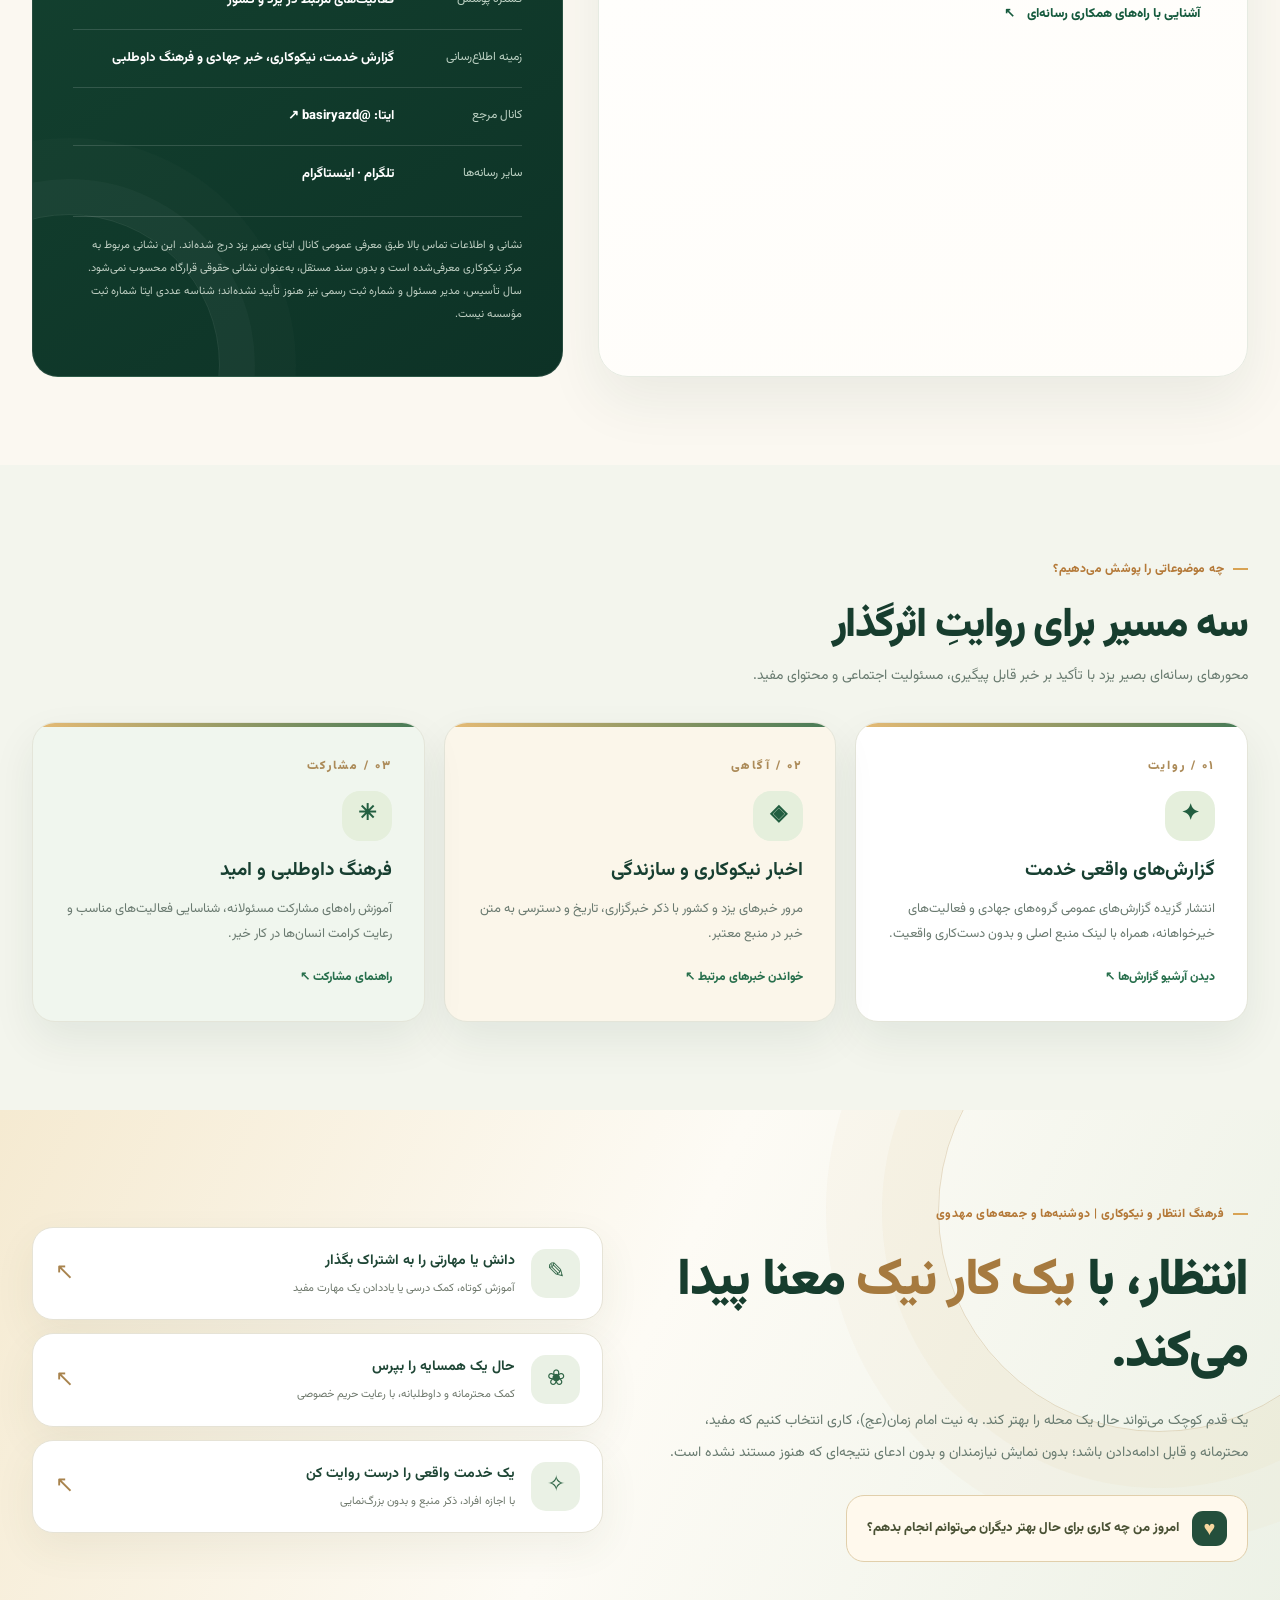
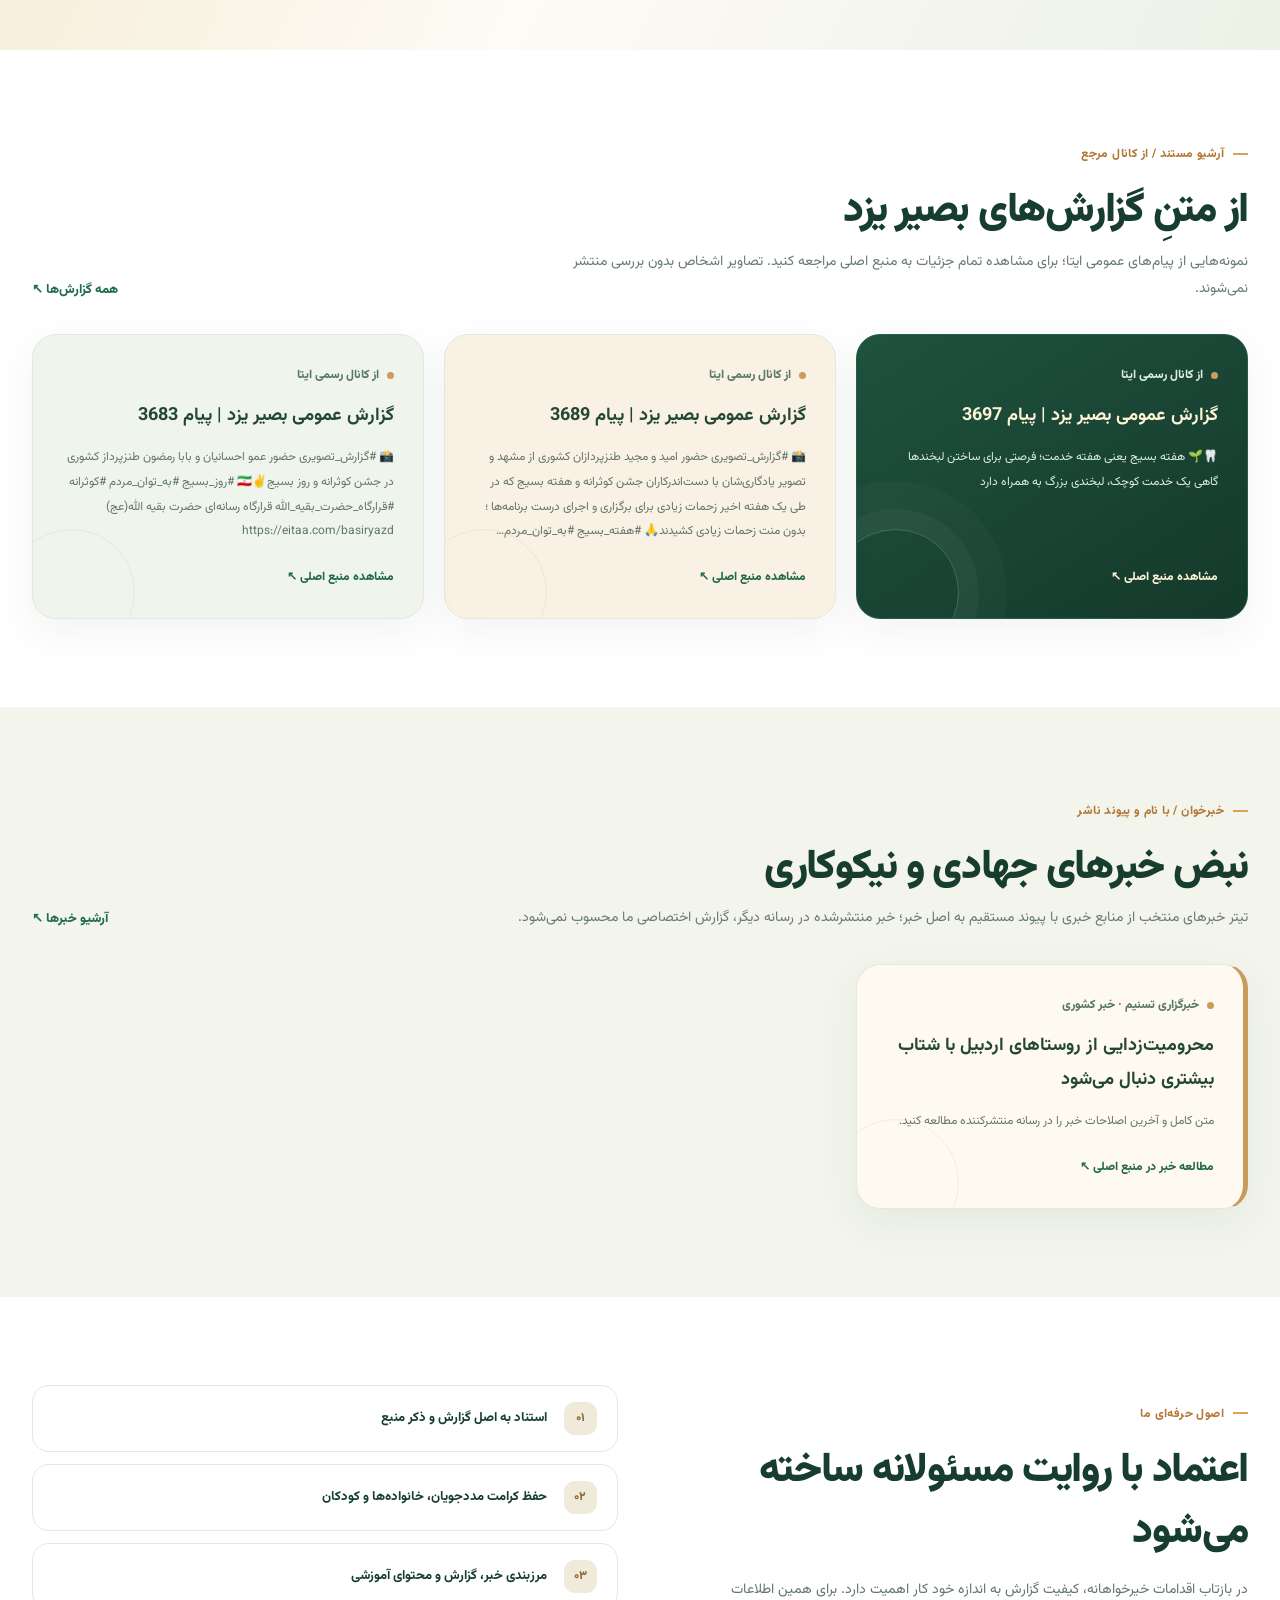
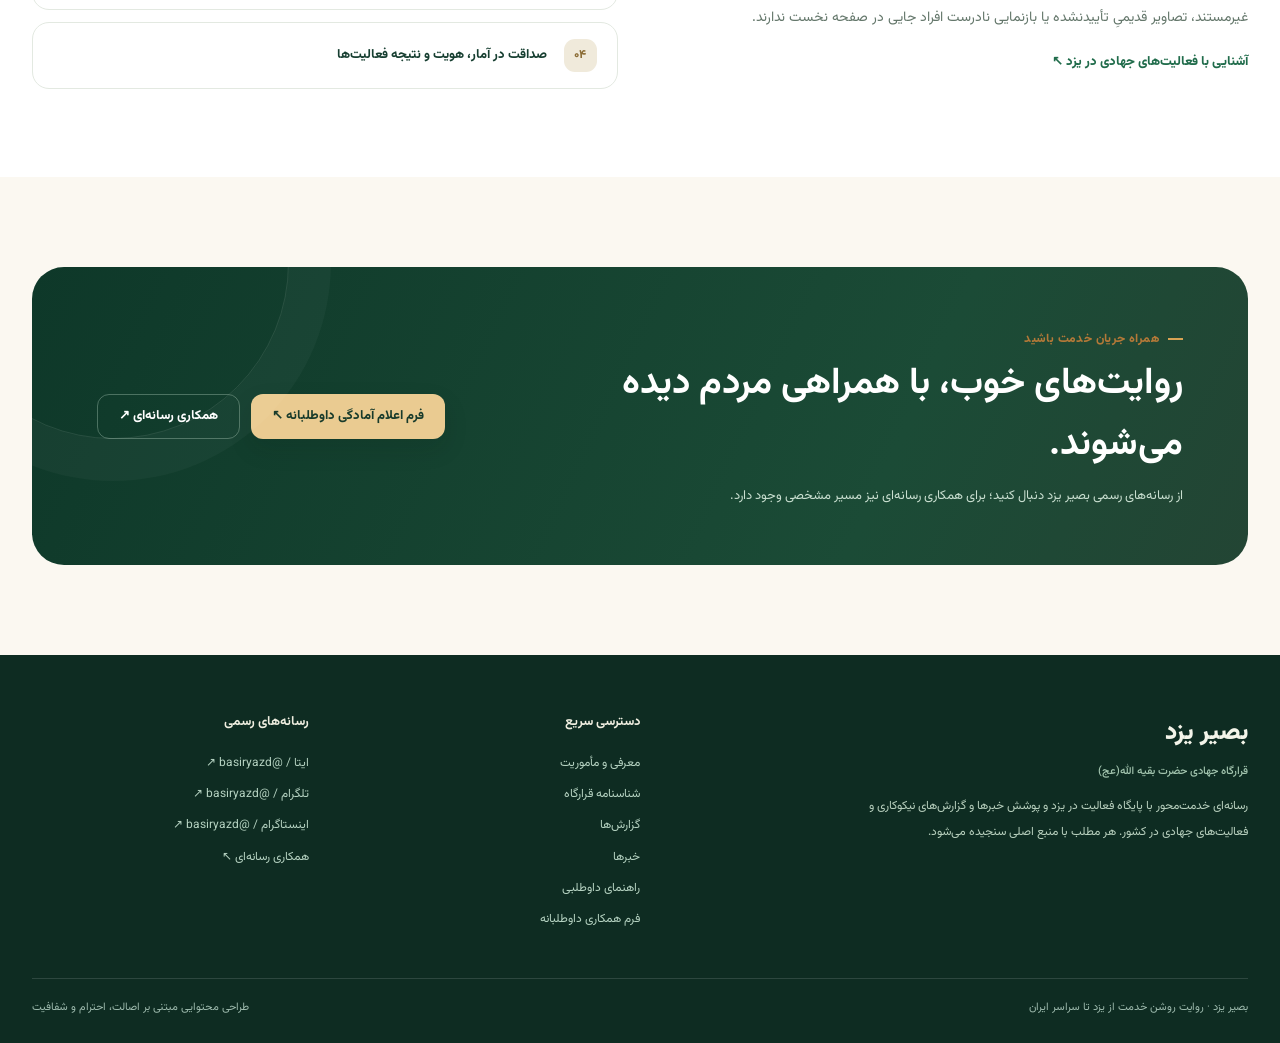
==== commit b4e3ca42: "Update Basir public newsroom with attributed sources [skip ci]" ====
--- a/basir-social/site/index.html
+++ b/basir-social/site/index.html
@@ -247,6 +247,7 @@
 <section class="section section-white" id="reports"><div class="container"><div class="section-head"><div><span class="overline">آرشیو مستند / از کانال مرجع</span><h2 class="section-title">از متنِ گزارش‌های بصیر یزد</h2><p class="section-desc">نمونه‌هایی از پیام‌های عمومی ایتا؛ برای مشاهده تمام جزئیات به منبع اصلی مراجعه کنید. تصاویر اشخاص بدون بررسی منتشر نمی‌شوند.</p></div><a class="text-link" href="reports.html">همه گزارش‌ها ↖</a></div>
 <div class="feed-grid" id="reportsList" aria-live="polite">
 <!-- BASIR_REPORTS_START -->
+<article class="feed-card"><span class="tag">از کانال رسمی ایتا</span><h3>گزارش عمومی بصیر یزد | پیام 3697</h3><p>🦷🌱 هفته بسیج یعنی هفته خدمت؛ فرصتی برای ساختن لبخندها گاهی یک خدمت کوچک، لبخندی بزرگ به همراه دارد</p><a href="https://eitaa.com/basiryazd/3697" target="_blank" rel="noopener noreferrer">مشاهده منبع اصلی ↖</a></article>
 <article class="feed-card"><span class="tag">از کانال رسمی ایتا</span><h3>گزارش عمومی بصیر یزد | پیام 3689</h3><p>📸 #گزارش_تصویری حضور امید و مجید طنزپردازان کشوری از مشهد و تصویر یادگاری‌شان با دست‌اندرکاران جشن کوثرانه و هفته بسیج که در طی یک هفته اخیر زحمات زیادی برای برگزاری و اجرای درست برنامه‌ها ؛ بدون منت زحمات زیادی کشیدند🙏 #هفته_بسیج #به_توان_مردم #کوثر…</p><a href="https://eitaa.com/basiryazd/3689" target="_blank" rel="noopener noreferrer">مشاهده منبع اصلی ↖</a></article>
 <article class="feed-card"><span class="tag">از کانال رسمی ایتا</span><h3>گزارش عمومی بصیر یزد | پیام 3683</h3><p>📸 #گزارش_تصویری حضور عمو احسانیان و بابا رمضون طنزپرداز کشوری در جشن کوثرانه و روز بسیج✌️🇮🇷 #روز_بسیج #به_توان_مردم #کوثرانه #قرارگاه_حضرت_بقیه_الله قرارگاه رسانه‌ای حضرت بقیه الله(عج) https://eitaa.com/basiryazd</p><a href="https://eitaa.com/basiryazd/3683" target="_blank" rel="noopener noreferrer">مشاهده منبع اصلی ↖</a></article>
 <!-- BASIR_REPORTS_END -->
@@ -254,7 +255,7 @@
 <section class="section section-tinted" id="news"><div class="container"><div class="section-head"><div><span class="overline">خبرخوان / با نام و پیوند ناشر</span><h2 class="section-title">نبض خبرهای جهادی و نیکوکاری</h2><p class="section-desc">تیتر خبرهای منتخب از منابع خبری با پیوند مستقیم به اصل خبر؛ خبر منتشرشده در رسانه دیگر، گزارش اختصاصی ما محسوب نمی‌شود.</p></div><a class="text-link" href="news.html">آرشیو خبرها ↖</a></div>
 <div class="feed-grid" id="newsList" aria-live="polite">
 <!-- BASIR_NEWS_START -->
-<article class="feed-card"><span class="tag">خبرگزاری ایسنا · خبر کشوری</span><h3>اجرای طرح‌های محرومیت‌زدایی و اشتغال‌زایی با اعتبار بیش از ۸۰ میلیارد تومان در بروجرد</h3><p>متن کامل و آخرین اصلاحات خبر را در رسانه منتشرکننده مطالعه کنید.</p><a href="https://www.isna.ir/news/1405090704095/%D8%A7%D8%AC%D8%B1%D8%A7%DB%8C-%D8%B7%D8%B1%D8%AD-%D9%87%D8%A7%DB%8C-%D9%85%D8%AD%D8%B1%D9%88%D9%85%DB%8C%D8%AA-%D8%B2%D8%AF%D8%A7%DB%8C%DB%8C-%D9%88-%D8%A7%D8%B4%D8%AA%D8%BA%D8%A7%D9%84-%D8%B2%D8%A7%DB%8C%DB%8C-%D8%A8%D8%A7-%D8%A7%D8%B9%D8%AA%D8%A8%D8%A7%D8%B1-%D8%A8%DB%8C%D8%B4-%D8%A7%D8%B2-%DB%B8%DB%B0" target="_blank" rel="noopener noreferrer">مطالعه خبر در منبع اصلی ↖</a></article>
+<article class="feed-card"><span class="tag">خبرگزاری تسنیم · خبر کشوری</span><h3>محرومیت‌زدایی از روستاهای اردبیل با شتاب بیشتری دنبال می‌شود</h3><p>متن کامل و آخرین اصلاحات خبر را در رسانه منتشرکننده مطالعه کنید.</p><a href="https://www.tasnimnews.ir/fa/news/1405/09/07/3760135/%D9%85%D8%AD%D8%B1%D9%88%D9%85%DB%8C%D8%AA-%D8%B2%D8%AF%D8%A7%DB%8C%DB%8C-%D8%A7%D8%B2-%D8%B1%D9%88%D8%B3%D8%AA%D8%A7%D9%87%D8%A7%DB%8C-%D8%A7%D8%B1%D8%AF%D8%A8%DB%8C%D9%84-%D8%A8%D8%A7-%D8%B4%D8%AA%D8%A7%D8%A8-%D8%A8%DB%8C%D8%B4%D8%AA%D8%B1%DB%8C-%D8%AF%D9%86%D8%A8%D8%A7%D9%84-%D9%85%DB%8C-%D8%B4%D9%88%D8%AF" target="_blank" rel="noopener noreferrer">مطالعه خبر در منبع اصلی ↖</a></article>
 <!-- BASIR_NEWS_END -->
 </div></div></section>
 <section class="section section-white" id="values"><div class="container principles">
